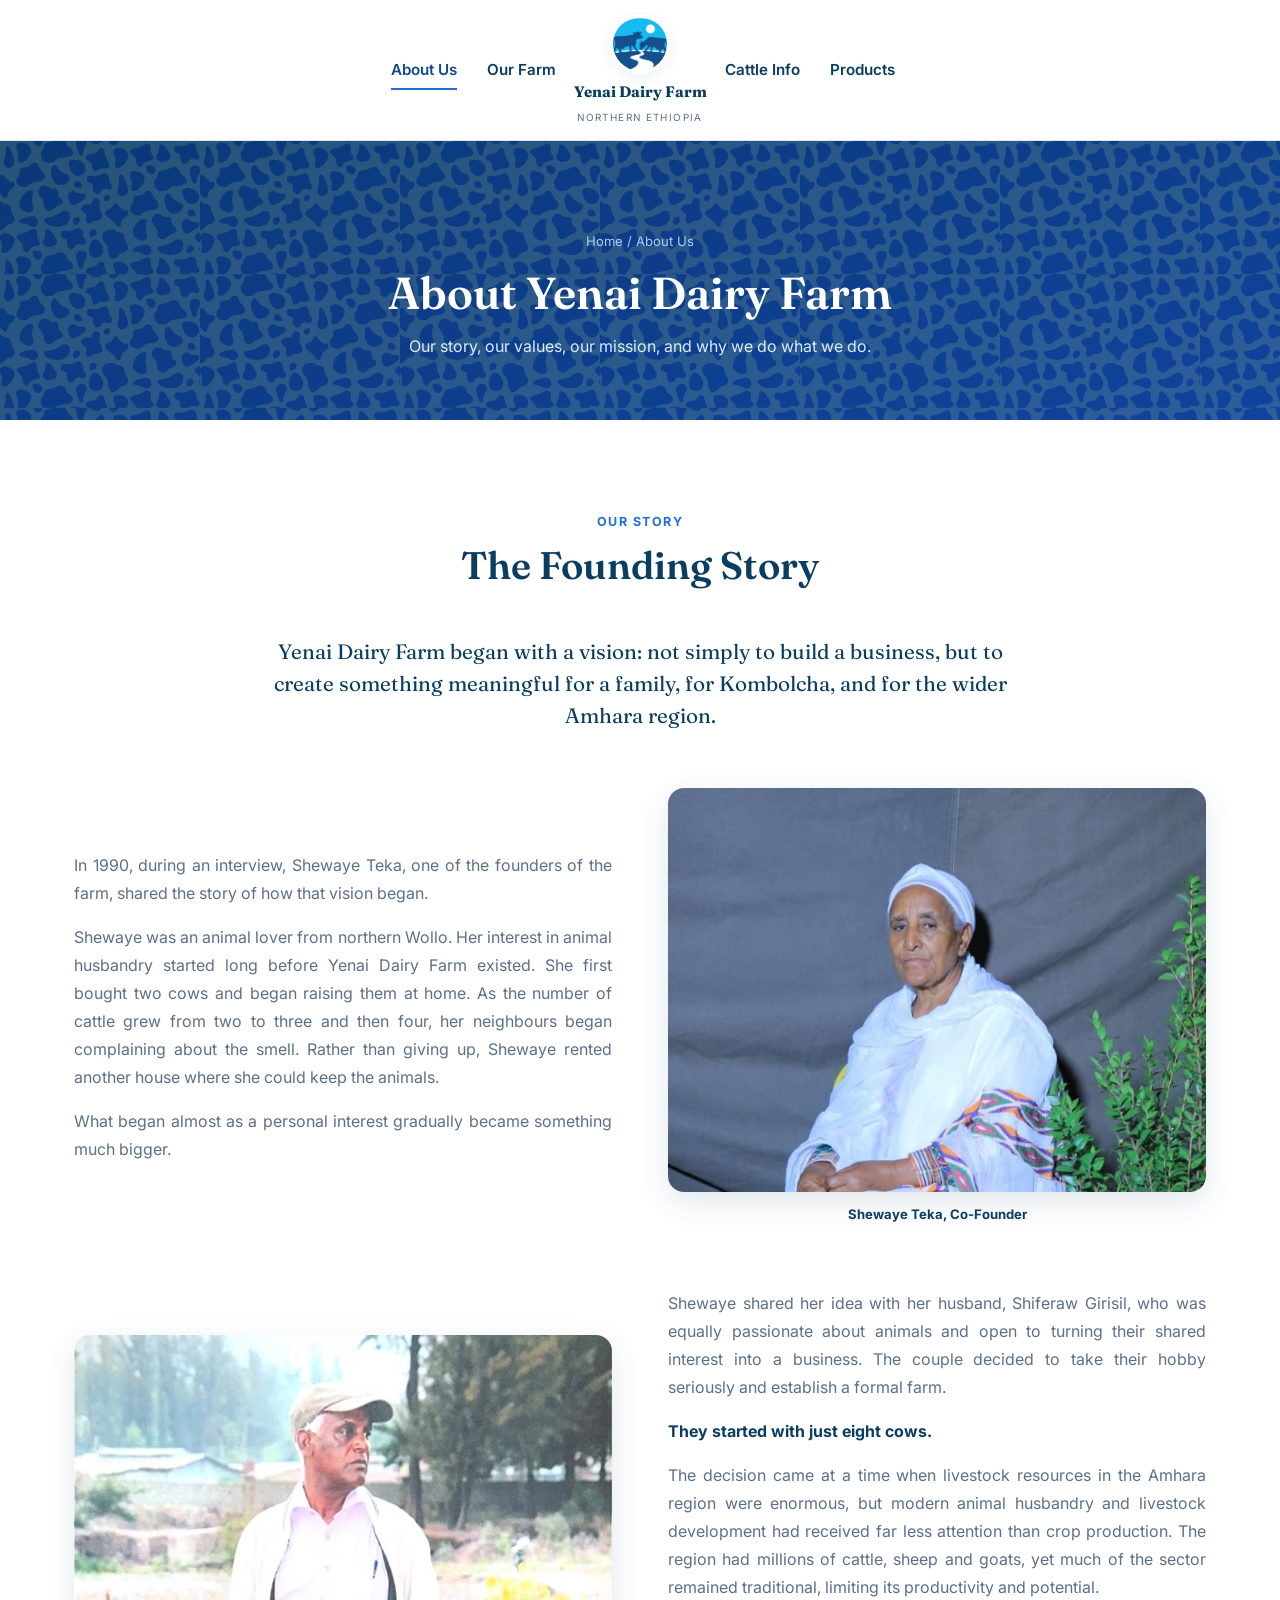
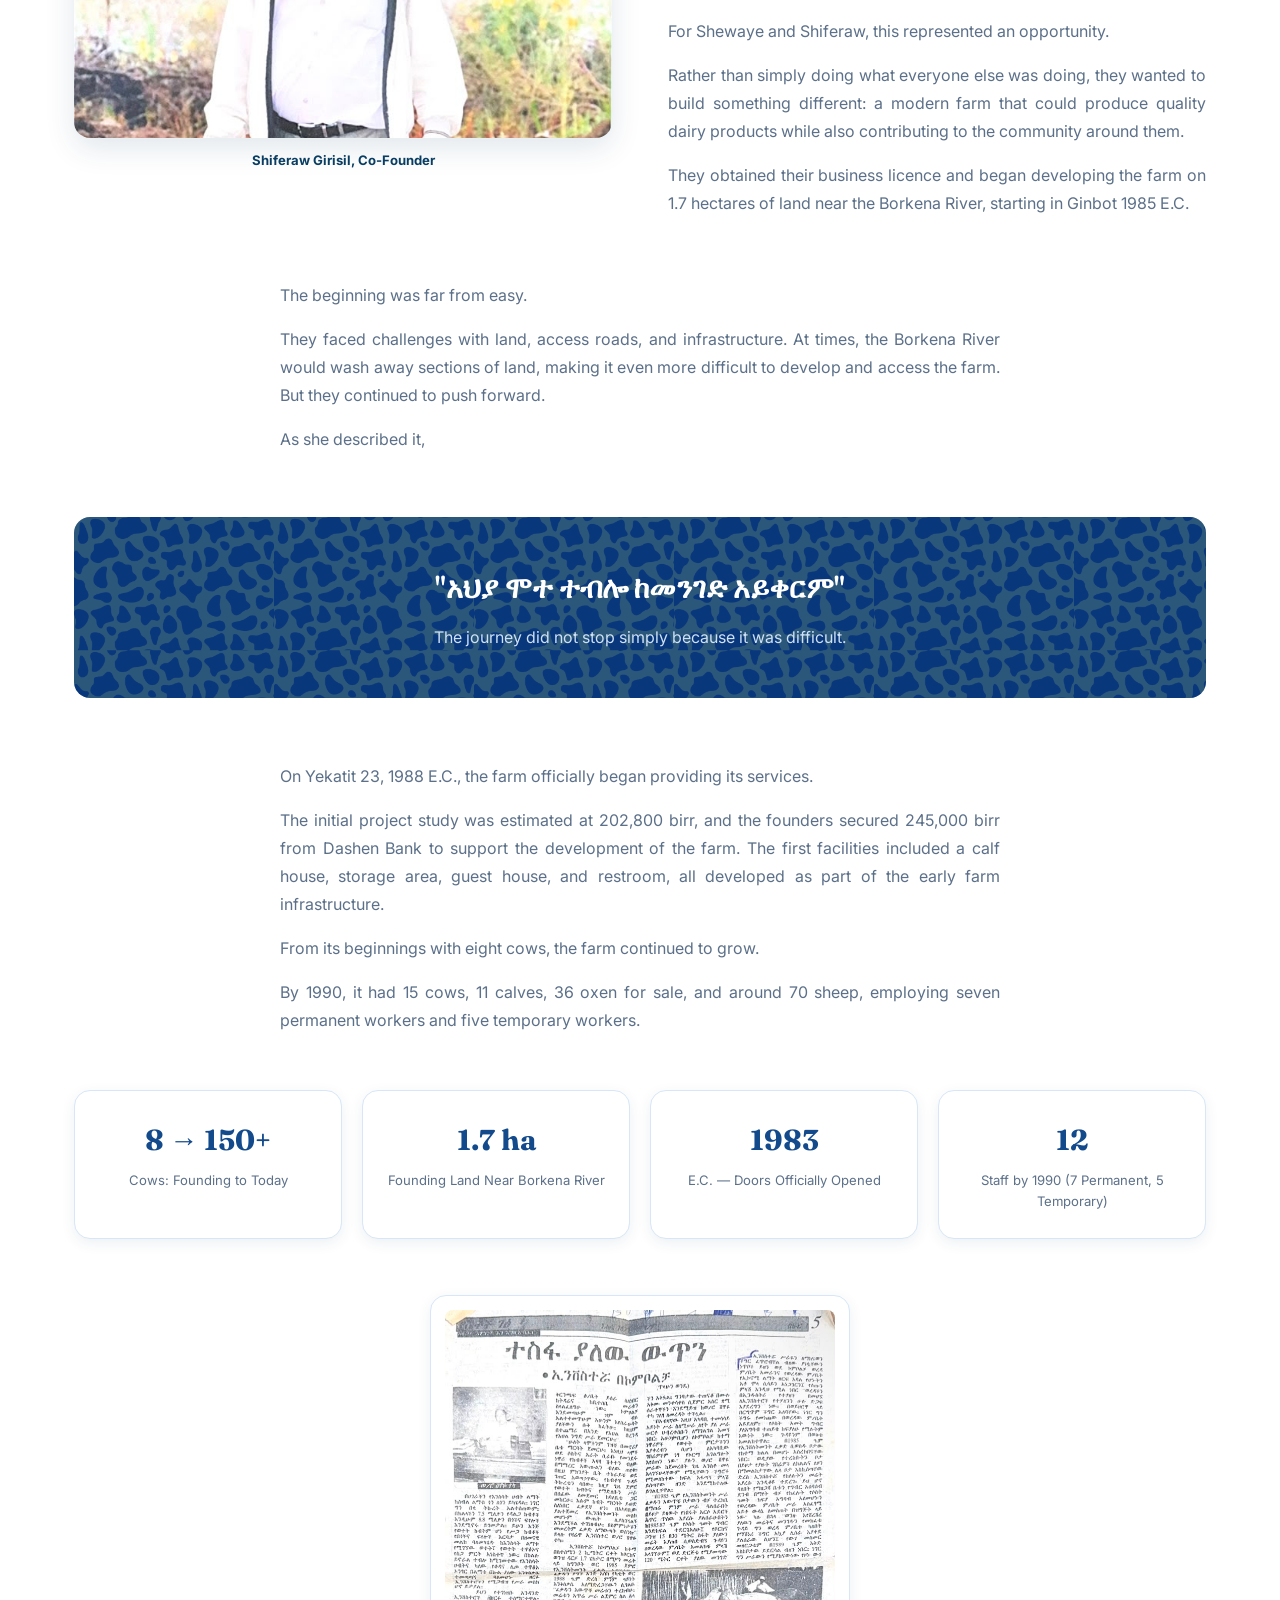
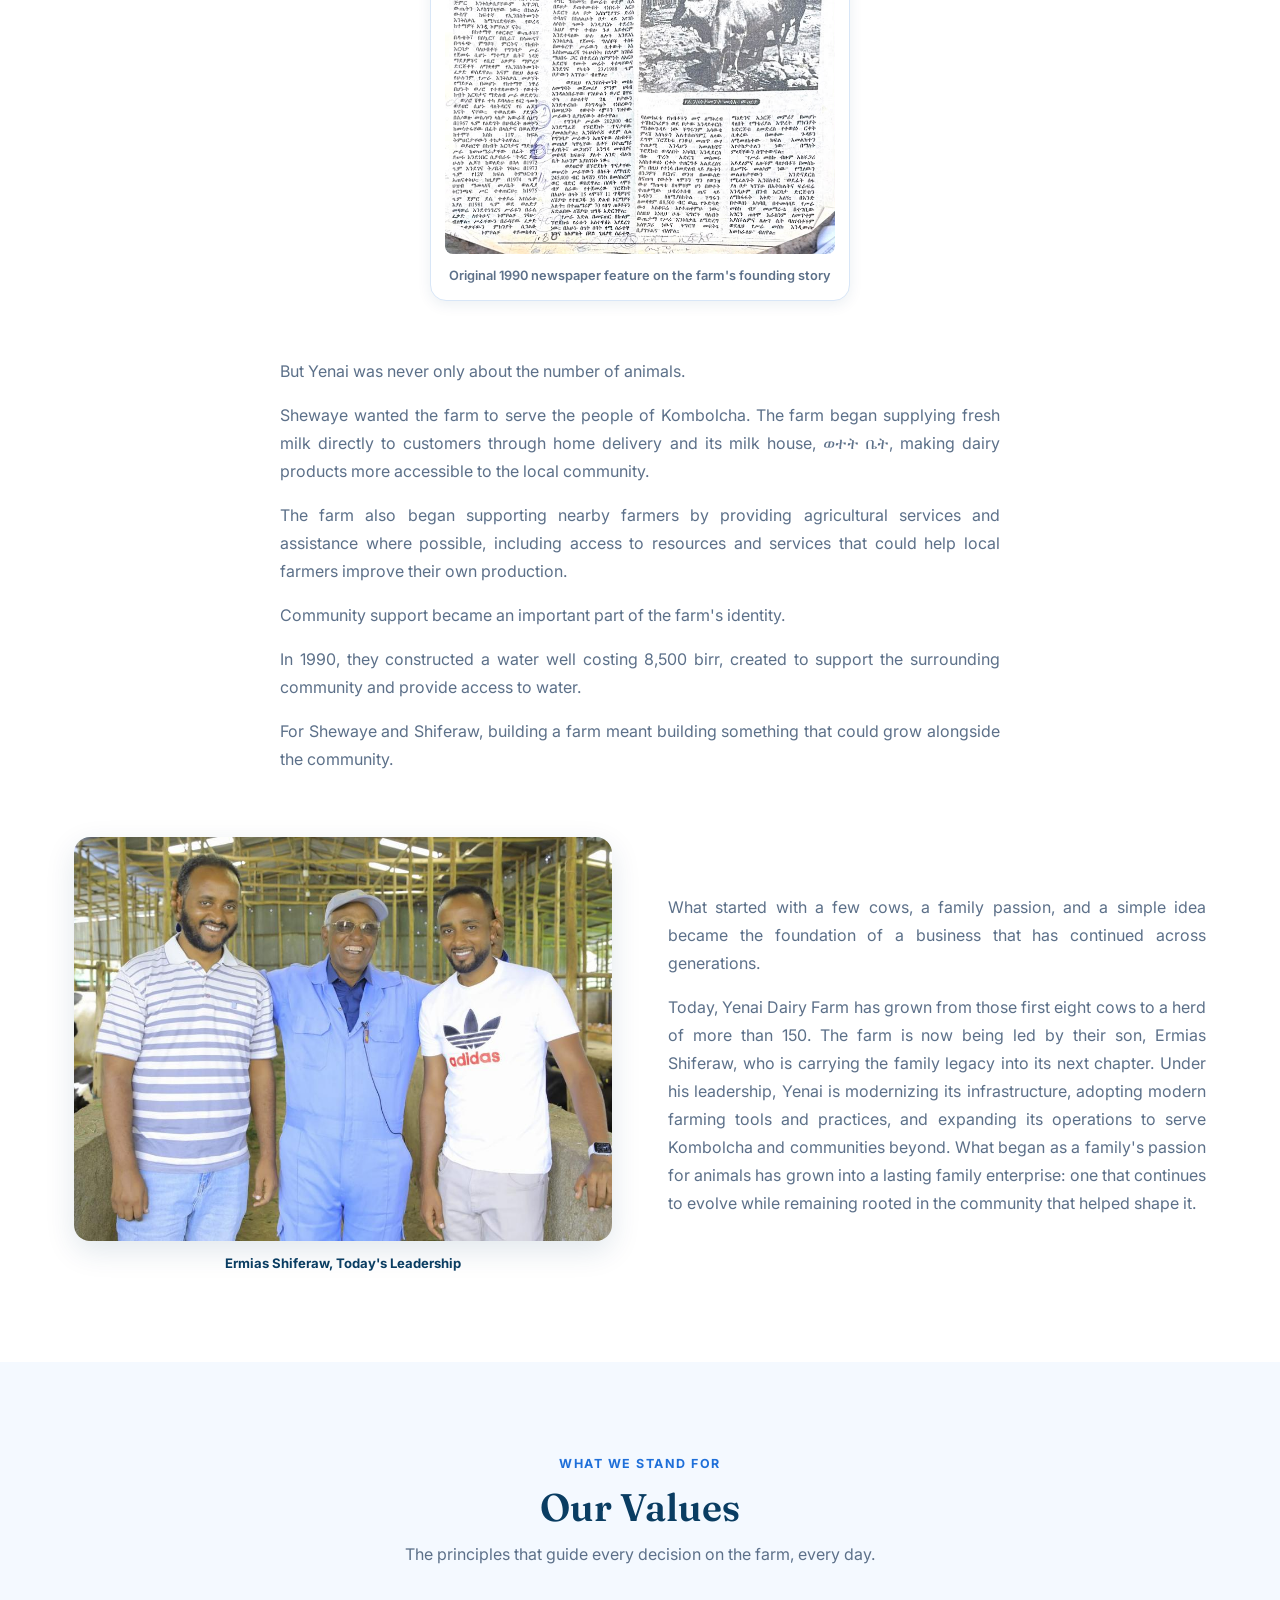
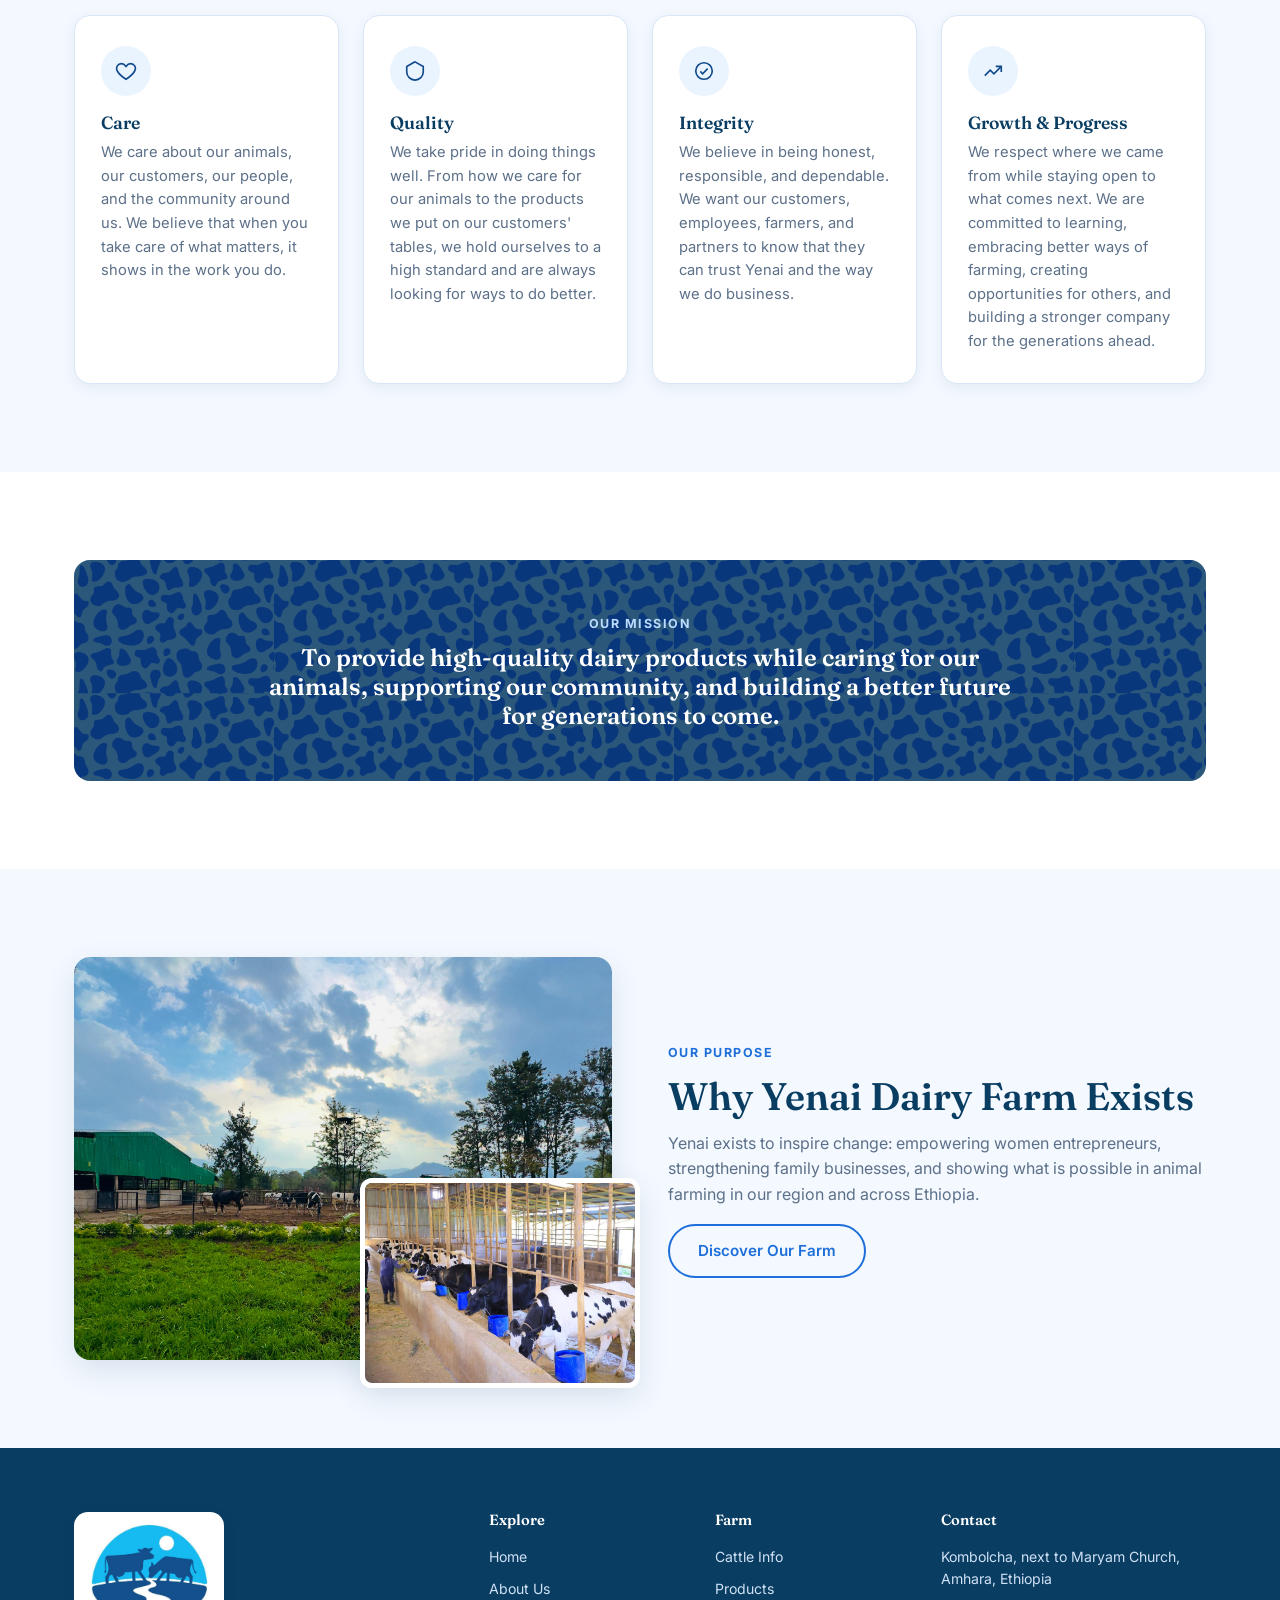
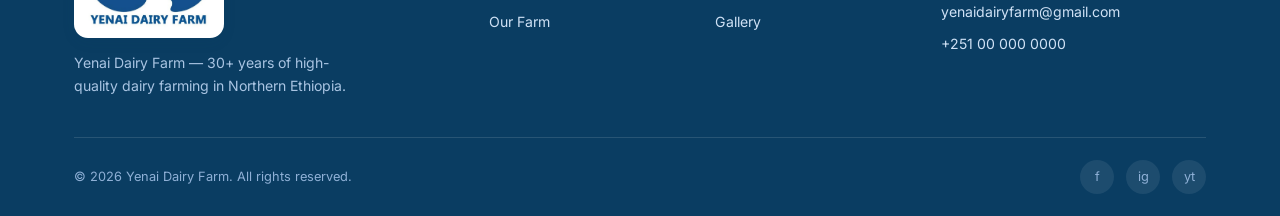
==== about.html @ 45d930fb "Add Project 3 (Borkena Land Expansion) to Our Projects Fill in the third and final roadmap stop with" ====
<!DOCTYPE html>
<html lang="en">
<head>
<meta charset="UTF-8" />
<meta name="viewport" content="width=device-width, initial-scale=1.0" />
<title>About Us | Yenai Dairy Farm</title>
<meta name="description" content="Our story, values, mission, and why Yenai Dairy Farm exists." />
<link rel="preconnect" href="https://fonts.googleapis.com" />
<link rel="preconnect" href="https://fonts.gstatic.com" crossorigin />
<link href="https://fonts.googleapis.com/css2?family=Fraunces:wght@500;600;700&family=Inter:wght@400;500;600;700&display=swap" rel="stylesheet" />
<link rel="stylesheet" href="assets/css/style.css?v=12" />
</head>
<body>

<!-- ===================== HEADER / NAV ===================== -->
<header class="site-header">
  <div class="nav-wrap">
    <nav class="nav-links left">
      <a href="about.html" class="active">About Us</a>
      <a href="our-farm.html">Our Farm</a>
    </nav>

    <a href="index.html" class="logo-mark" aria-label="Yenai Dairy Farm — Home">
      <img class="logo-badge" src="assets/img/logo-mark.jpg" alt="Yenai Dairy Farm logo" />
      <span class="logo-name">Yenai Dairy Farm</span>
      <span class="logo-sub">Northern Ethiopia</span>
    </a>

    <nav class="nav-links right">
      <a href="our-farm.html#cattle">Cattle Info</a>
      <a href="our-farm.html#products">Products</a>
    </nav>

    <button class="nav-toggle" aria-label="Toggle menu">
      <span></span><span></span><span></span>
    </button>
  </div>
</header>

<!-- ===================== PAGE HERO ===================== -->
<section class="page-hero">
  <div class="polka-corner"></div>
  <div class="container">
    <div class="breadcrumb"><a href="index.html">Home</a> / About Us</div>
    <h1>About Yenai Dairy Farm</h1>
    <p>Our story, our values, our mission, and why we do what we do.</p>
  </div>
</section>

<!-- ===================== OUR STORY ===================== -->
<section>
  <div class="container">
    <div class="section-head reveal">
      <span class="eyebrow">Our Story</span>
      <h2 class="section-title">The Founding Story</h2>
    </div>
    <p class="story-lead reveal">
      Yenai Dairy Farm began with a vision: not simply to build a business, but to create
      something meaningful for a family, for Kombolcha, and for the wider Amhara region.
    </p>

    <div class="story-block split reveal">
      <div class="story-text">
        <p>
          In 1990, during an interview, Shewaye Teka, one of the founders of the farm,
          shared the story of how that vision began.
        </p>
        <p>
          Shewaye was an animal lover from northern Wollo. Her interest in animal husbandry
          started long before Yenai Dairy Farm existed. She first bought two cows and began
          raising them at home. As the number of cattle grew from two to three and then four,
          her neighbours began complaining about the smell. Rather than giving up, Shewaye
          rented another house where she could keep the animals.
        </p>
        <p>What began almost as a personal interest gradually became something much bigger.</p>
      </div>
      <div>
        <img class="split-photo lightbox-trigger" src="assets/img/founder_1.jpeg" alt="Shewaye Teka, co-founder of Yenai Dairy Farm" style="object-position: center 25%;" />
        <p class="split-photo-caption">Shewaye Teka, Co-Founder</p>
      </div>
    </div>

    <div class="story-block split split-reverse reveal">
      <div>
        <img class="split-photo lightbox-trigger" src="assets/img/founder_2.jpeg" alt="Shiferaw Girisil, co-founder of Yenai Dairy Farm" style="object-position: top;" />
        <p class="split-photo-caption">Shiferaw Girisil, Co-Founder</p>
      </div>
      <div class="story-text">
        <p>
          Shewaye shared her idea with her husband, Shiferaw Girisil, who was equally
          passionate about animals and open to turning their shared interest into a business.
          The couple decided to take their hobby seriously and establish a formal farm.
        </p>
        <p><strong style="color:var(--navy);">They started with just eight cows.</strong></p>
        <p>
          The decision came at a time when livestock resources in the Amhara region were
          enormous, but modern animal husbandry and livestock development had received far
          less attention than crop production. The region had millions of cattle, sheep and
          goats, yet much of the sector remained traditional, limiting its productivity and
          potential.
        </p>
        <p>For Shewaye and Shiferaw, this represented an opportunity.</p>
        <p>
          Rather than simply doing what everyone else was doing, they wanted to build
          something different: a modern farm that could produce quality dairy products while
          also contributing to the community around them.
        </p>
        <p>
          They obtained their business licence and began developing the farm on 1.7 hectares
          of land near the Borkena River, starting in Ginbot 1985 E.C.
        </p>
      </div>
    </div>

    <div class="story-text reveal" style="max-width:720px;margin:0 auto;">
      <p>The beginning was far from easy.</p>
      <p>
        They faced challenges with land, access roads, and infrastructure. At times, the
        Borkena River would wash away sections of land, making it even more difficult to
        develop and access the farm. But they continued to push forward.
      </p>
      <p>As she described it,</p>
    </div>

    <div class="story-quote reveal">
      <p class="amharic">"አህያ ሞተ ተብሎ ከመንገድ አይቀርም"</p>
      <p>The journey did not stop simply because it was difficult.</p>
    </div>

    <div class="story-text reveal" style="max-width:720px;margin:0 auto;">
      <p>On Yekatit 23, 1988 E.C., the farm officially began providing its services.</p>
      <p>
        The initial project study was estimated at 202,800 birr, and the founders secured
        245,000 birr from Dashen Bank to support the development of the farm. The first
        facilities included a calf house, storage area, guest house, and restroom, all
        developed as part of the early farm infrastructure.
      </p>
      <p>From its beginnings with eight cows, the farm continued to grow.</p>
      <p>
        By 1990, it had 15 cows, 11 calves, 36 oxen for sale, and around 70 sheep, employing
        seven permanent workers and five temporary workers.
      </p>
    </div>

    <div class="story-stats reveal">
      <div class="stat-box">
        <div class="num">8 → 150+</div>
        <div class="label">Cows: Founding to Today</div>
      </div>
      <div class="stat-box">
        <div class="num">1.7 ha</div>
        <div class="label">Founding Land Near Borkena River</div>
      </div>
      <div class="stat-box">
        <div class="num">1988</div>
        <div class="label">E.C. — Doors Officially Opened</div>
      </div>
      <div class="stat-box">
        <div class="num">12</div>
        <div class="label">Staff by 1990 (7 Permanent, 5 Temporary)</div>
      </div>
    </div>

    <div class="archival-card reveal">
      <img class="lightbox-trigger" src="assets/img/founder_4.jpeg" alt="1990 newspaper feature on Yenai Dairy Farm's founding" />
      <p>Original 1990 newspaper feature on the farm's founding story</p>
    </div>

    <div class="story-text reveal" style="max-width:720px;margin:0 auto;">
      <p>But Yenai was never only about the number of animals.</p>
      <p>
        Shewaye wanted the farm to serve the people of Kombolcha. The farm began supplying
        fresh milk directly to customers through home delivery and its milk house, ወተት ቤት,
        making dairy products more accessible to the local community.
      </p>
      <p>
        The farm also began supporting nearby farmers by providing agricultural services and
        assistance where possible, including access to resources and services that could help
        local farmers improve their own production.
      </p>
      <p>Community support became an important part of the farm's identity.</p>
      <p>
        In 1990, they constructed a water well costing 8,500 birr, created to support the
        surrounding community and provide access to water.
      </p>
      <p>
        For Shewaye and Shiferaw, building a farm meant building something that could grow
        alongside the community.
      </p>
    </div>

    <div class="story-block split split-reverse reveal" style="margin-top:64px;">
      <div>
        <img class="split-photo lightbox-trigger" src="assets/img/founder_3.jpeg" alt="Ermias Shiferaw carrying on the family legacy at Yenai Dairy Farm" />
        <p class="split-photo-caption">Ermias Shiferaw, Today's Leadership</p>
      </div>
      <div class="story-text">
        <p>
          What started with a few cows, a family passion, and a simple idea became the
          foundation of a business that has continued across generations.
        </p>
        <p>
          Today, Yenai Dairy Farm has grown from those first eight cows to a herd of more
          than 150. The farm is now being led by their son, Ermias Shiferaw, who is carrying
          the family legacy into its next chapter. Under his leadership, Yenai is modernizing
          its infrastructure, adopting modern farming tools and practices, and expanding its
          operations to serve Kombolcha and communities beyond. What began as a family's
          passion for animals has grown into a lasting family enterprise: one that continues
          to evolve while remaining rooted in the community that helped shape it.
        </p>
      </div>
    </div>
  </div>
</section>

<!-- ===================== VALUES ===================== -->
<section class="section-alt">
  <div class="container">
    <div class="section-head reveal">
      <span class="eyebrow">What We Stand For</span>
      <h2 class="section-title">Our Values</h2>
      <p class="section-lead" style="margin-left:auto;margin-right:auto;">
        The principles that guide every decision on the farm, every day.
      </p>
    </div>
    <div class="values-grid reveal">
      <div class="info-card">
        <div class="icon"><svg width="22" height="22" viewBox="0 0 24 24" fill="none" stroke="currentColor" stroke-width="1.8"><path d="M12 21s-7-4.5-9.5-9C.5 8 3 4 7 4c2 0 3.5 1 5 3 1.5-2 3-3 5-3 4 0 6.5 4 4.5 8-2.5 4.5-9.5 9-9.5 9Z"/></svg></div>
        <h3>Care</h3>
        <p>We care about our animals, our customers, our people, and the community around us. We believe that when you take care of what matters, it shows in the work you do.</p>
      </div>
      <div class="info-card">
        <div class="icon"><svg width="22" height="22" viewBox="0 0 24 24" fill="none" stroke="currentColor" stroke-width="1.8"><path d="M12 2 3 7v6c0 5 4 8.5 9 9 5-.5 9-4 9-9V7z"/></svg></div>
        <h3>Quality</h3>
        <p>We take pride in doing things well. From how we care for our animals to the products we put on our customers' tables, we hold ourselves to a high standard and are always looking for ways to do better.</p>
      </div>
      <div class="info-card">
        <div class="icon"><svg width="22" height="22" viewBox="0 0 24 24" fill="none" stroke="currentColor" stroke-width="1.8"><circle cx="12" cy="12" r="9"/><path d="m8 12.5 2.5 2.5L16 9.5"/></svg></div>
        <h3>Integrity</h3>
        <p>We believe in being honest, responsible, and dependable. We want our customers, employees, farmers, and partners to know that they can trust Yenai and the way we do business.</p>
      </div>
      <div class="info-card">
        <div class="icon"><svg width="22" height="22" viewBox="0 0 24 24" fill="none" stroke="currentColor" stroke-width="1.8"><path d="M3 17l6-6 4 4 8-8"/><path d="M15 7h6v6"/></svg></div>
        <h3>Growth &amp; Progress</h3>
        <p>We respect where we came from while staying open to what comes next. We are committed to learning, embracing better ways of farming, creating opportunities for others, and building a stronger company for the generations ahead.</p>
      </div>
    </div>
  </div>
</section>

<!-- ===================== MISSION ===================== -->
<section>
  <div class="container">
    <div class="mission-banner reveal">
      <span class="eyebrow" style="color:#bcdcff;">Our Mission</span>
      <h2>To provide high-quality dairy products while caring for our animals, supporting our community, and building a better future for generations to come.</h2>
    </div>
  </div>
</section>

<!-- ===================== WHY WE EXIST ===================== -->
<section class="section-alt">
  <div class="container split split-reverse reveal">
    <div class="purpose-photos">
      <img class="purpose-photo-main lightbox-trigger" src="assets/img/Purpose_2.JPG" alt="Yenai Dairy Farm cattle and facilities" />
      <img class="purpose-photo-accent lightbox-trigger" src="assets/img/Purpose_1.jpeg" alt="Feeding cattle at Yenai Dairy Farm" />
    </div>
    <div>
      <span class="eyebrow">Our Purpose</span>
      <h2 class="section-title">Why Yenai Dairy Farm Exists</h2>
      <p style="color:var(--muted); margin-bottom:16px;">
        Yenai exists to inspire change: empowering women entrepreneurs, strengthening
        family businesses, and showing what is possible in animal farming in our region
        and across Ethiopia.
      </p>
      <a href="our-farm.html" class="btn btn-outline-blue">Discover Our Farm</a>
    </div>
  </div>
</section>

<!-- ===================== FOOTER ===================== -->
<footer class="site-footer">
  <div class="container">
    <div class="footer-grid">
      <div class="footer-brand">
        <img class="footer-logo" src="assets/img/logo-full.jpg" alt="Yenai Dairy Farm logo" />
        <p>Yenai Dairy Farm — 30+ years of high-quality dairy farming in Northern Ethiopia.</p>
      </div>
      <div>
        <h4>Explore</h4>
        <ul>
          <li><a href="index.html">Home</a></li>
          <li><a href="about.html">About Us</a></li>
          <li><a href="our-farm.html">Our Farm</a></li>
        </ul>
      </div>
      <div>
        <h4>Farm</h4>
        <ul>
          <li><a href="our-farm.html#cattle">Cattle Info</a></li>
          <li><a href="our-farm.html#products">Products</a></li>
          <li><a href="our-farm.html#gallery">Gallery</a></li>
        </ul>
      </div>
      <div>
        <h4>Contact</h4>
        <ul>
          <li>Kombolcha, next to Maryam Church, Amhara, Ethiopia</li>
          <li>yenaidairyfarm@gmail.com</li>
          <li>+251 00 000 0000</li>
        </ul>
      </div>
    </div>
    <div class="footer-bottom">
      <span>© 2026 Yenai Dairy Farm. All rights reserved.</span>
      <div class="social-row">
        <a href="#" aria-label="Facebook">f</a>
        <a href="#" aria-label="Instagram">ig</a>
        <a href="#" aria-label="YouTube">yt</a>
      </div>
    </div>
  </div>
</footer>

<div class="lightbox-overlay" id="lightbox" hidden>
  <button class="lightbox-close" id="lightbox-close" aria-label="Close" type="button">&times;</button>
  <img id="lightbox-img" src="" alt="" />
</div>

<script src="assets/js/main.js?v=2"></script>
</body>
</html>
---- assets/css/style.css ----
/* ==========================================================================
   Yenai Dairy Farm — Stylesheet
   Theme: Blue & white, cow-polka-dot motif
   ========================================================================== */

:root {
  --navy: #0a3d62;
  --blue: #1e6fd9;
  --blue-deep: #124a8c;
  --sky: #eaf4ff;
  --sky-soft: #f4f9ff;
  --white: #ffffff;
  --ink: #17263b;
  --muted: #5c7089;
  --line: #d8e6f7;
  --gold: #e8b23c;

  --font-display: "Fraunces", Georgia, serif;
  --font-body: "Inter", -apple-system, BlinkMacSystemFont, "Segoe UI", sans-serif;

  --radius: 16px;
  --radius-sm: 10px;
  --shadow: 0 10px 30px rgba(10, 61, 98, 0.12);
  --shadow-sm: 0 4px 14px rgba(10, 61, 98, 0.08);
  --container: 1180px;
}

* { box-sizing: border-box; margin: 0; padding: 0; }

html { scroll-behavior: smooth; }

body {
  font-family: var(--font-body);
  color: var(--ink);
  background: var(--white);
  line-height: 1.6;
  -webkit-font-smoothing: antialiased;
}

img { max-width: 100%; display: block; }
a { color: inherit; text-decoration: none; }
ul { list-style: none; }

.container {
  width: 100%;
  max-width: var(--container);
  margin: 0 auto;
  padding: 0 24px;
}

h1, h2, h3, h4 {
  font-family: var(--font-display);
  color: var(--navy);
  font-weight: 600;
  line-height: 1.2;
}

.eyebrow {
  display: inline-block;
  font-size: 0.78rem;
  letter-spacing: 0.12em;
  text-transform: uppercase;
  color: var(--blue);
  font-weight: 700;
  margin-bottom: 10px;
}

.section-title {
  font-size: clamp(1.7rem, 3vw, 2.4rem);
  margin-bottom: 12px;
}

.section-lead {
  color: var(--muted);
  max-width: 640px;
  margin-bottom: 40px;
}

.section-head { text-align: center; margin-bottom: 48px; }
.section-head .section-lead { margin-left: auto; margin-right: auto; }

section { padding: 88px 0; }
.section-alt { background: var(--sky-soft); }

/* ---------- Polka-dot motif ---------- */
.polka-band {
  height: 14px;
  width: 100%;
  background-image: radial-gradient(circle, var(--blue) 3px, transparent 3.5px);
  background-size: 22px 22px;
  background-position: center;
  background-repeat: repeat-x;
  opacity: 0.9;
}

.polka-bg {
  background-color: var(--sky);
  background-image: radial-gradient(circle, rgba(30, 111, 217, 0.16) 4px, transparent 4.5px);
  background-size: 34px 34px;
}

.polka-corner {
  position: absolute;
  inset: 0;
  background-image: url('../img/Dot.png');
  background-size: 200px auto;
  background-repeat: repeat;
  opacity: 0.14;
  pointer-events: none;
}

/* ---------- Buttons ---------- */
.btn {
  display: inline-flex;
  align-items: center;
  gap: 8px;
  padding: 13px 28px;
  border-radius: 999px;
  font-weight: 600;
  font-size: 0.95rem;
  border: 2px solid transparent;
  cursor: pointer;
  transition: transform 0.15s ease, box-shadow 0.15s ease, background 0.15s ease, color 0.15s ease;
}
.btn-primary { background: var(--blue); color: var(--white); box-shadow: var(--shadow-sm); }
.btn-primary:hover { background: var(--blue-deep); transform: translateY(-2px); }
.btn-outline { background: transparent; border-color: var(--white); color: var(--white); }
.btn-outline:hover { background: var(--white); color: var(--blue-deep); }
.btn-outline-blue { background: transparent; border-color: var(--blue); color: var(--blue); }
.btn-outline-blue:hover { background: var(--blue); color: var(--white); }

/* ---------- Placeholder media blocks ----------
   Swap these for <img src="..."> once real photos/logos are supplied. */
.placeholder {
  display: flex;
  flex-direction: column;
  align-items: center;
  justify-content: center;
  gap: 8px;
  background: var(--sky);
  border: 2px dashed var(--line);
  border-radius: var(--radius-sm);
  color: var(--blue-deep);
  text-align: center;
  font-size: 0.82rem;
  font-weight: 600;
  padding: 16px;
}
.placeholder svg { width: 30px; height: 30px; opacity: 0.7; }
.placeholder span { opacity: 0.75; font-weight: 500; }

/* ---------- Header / Nav ---------- */
.site-header {
  position: sticky;
  top: 0;
  z-index: 100;
  background: rgba(255, 255, 255, 0.96);
  backdrop-filter: blur(6px);
  border-bottom: 1px solid var(--line);
}

.nav-wrap {
  display: grid;
  grid-template-columns: 1fr auto 1fr;
  align-items: center;
  gap: 18px;
  padding: 14px 24px;
  max-width: var(--container);
  margin: 0 auto;
}

.nav-links {
  display: flex;
  align-items: center;
  gap: 30px;
  font-weight: 600;
  font-size: 0.95rem;
}
.nav-links.left { justify-content: flex-end; }
.nav-links.right { justify-content: flex-start; }
.nav-links a { color: var(--navy); position: relative; padding: 6px 0; }
.nav-links a::after {
  content: "";
  position: absolute;
  left: 0; right: 0; bottom: -2px;
  height: 2px;
  background: var(--blue);
  transform: scaleX(0);
  transition: transform 0.2s ease;
}
.nav-links a:hover::after, .nav-links a.active::after { transform: scaleX(1); }
.nav-links a.active { color: var(--blue-deep); }

.logo-mark {
  display: flex;
  flex-direction: column;
  align-items: center;
  gap: 6px;
  grid-column: 2;
  justify-self: center;
}
.logo-badge {
  width: 60px;
  height: 60px;
  border-radius: 50%;
  object-fit: cover;
  object-position: center;
  border: 3px solid var(--white);
  box-shadow: var(--shadow-sm);
}
.logo-mark .logo-name {
  font-family: var(--font-display);
  font-weight: 700;
  color: var(--navy);
  font-size: 0.95rem;
  white-space: nowrap;
}
.logo-mark .logo-sub {
  font-size: 0.62rem;
  letter-spacing: 0.14em;
  text-transform: uppercase;
  color: var(--muted);
}

.nav-toggle {
  display: none;
  background: none;
  border: none;
  cursor: pointer;
  padding: 6px;
  grid-column: 3;
  justify-self: end;
}
.nav-toggle span {
  display: block;
  width: 24px;
  height: 2px;
  background: var(--navy);
  margin: 5px 0;
  transition: 0.2s;
}

/* ---------- Hero ---------- */
.hero {
  position: relative;
  color: var(--white);
  background: linear-gradient(160deg, var(--navy) 0%, var(--blue-deep) 55%, var(--blue) 100%);
  overflow: hidden;
  padding: 120px 0 100px;
}
.hero-video {
  position: absolute;
  inset: 0;
  width: 100%;
  height: 100%;
  object-fit: cover;
  z-index: 0;
}
.hero-scrim {
  position: absolute;
  inset: 0;
  background: linear-gradient(160deg, rgba(10, 61, 98, 0.78) 0%, rgba(18, 74, 140, 0.68) 55%, rgba(30, 111, 217, 0.6) 100%);
  z-index: 1;
}
.hero-inner { position: relative; z-index: 2; text-align: center; max-width: 780px; margin: 0 auto; }
.hero .eyebrow { color: #bcdcff; }
.hero h1 {
  color: var(--white);
  font-size: clamp(2.2rem, 5vw, 3.6rem);
  margin-bottom: 18px;
}
.hero p.lead {
  color: #d9ecff;
  font-size: 1.1rem;
  max-width: 620px;
  margin: 0 auto 34px;
}
.hero-actions { display: flex; gap: 16px; justify-content: center; flex-wrap: wrap; margin-bottom: 56px; }

.hero-stats {
  display: grid;
  grid-template-columns: repeat(4, 1fr);
  gap: 20px;
  max-width: 900px;
  margin: 0 auto;
}
.hero-stat {
  background: rgba(255, 255, 255, 0.08);
  border: 1px solid rgba(255, 255, 255, 0.18);
  border-radius: var(--radius-sm);
  padding: 20px 12px;
  backdrop-filter: blur(4px);
}
.hero-stat .num { font-family: var(--font-display); font-size: 1.9rem; font-weight: 700; }
.hero-stat .label { font-size: 0.78rem; color: #cfe6ff; margin-top: 4px; }

/* ---------- Certifications strip ---------- */
.cert-grid {
  display: grid;
  grid-template-columns: repeat(auto-fit, minmax(220px, 1fr));
  gap: 20px;
}
.cert-grid .placeholder { aspect-ratio: 1 / 1; }
.cert-card {
  background: var(--white);
  border: 1px solid var(--line);
  border-radius: var(--radius-sm);
  box-shadow: var(--shadow-sm);
  padding: 10px;
  transition: transform 0.2s ease, box-shadow 0.2s ease;
}
.cert-card:hover { transform: translateY(-4px); box-shadow: var(--shadow); }
.cert-card img {
  width: 100%;
  aspect-ratio: 4 / 3;
  object-fit: cover;
  border-radius: 6px;
  cursor: pointer;
}
.cert-caption {
  margin-top: 10px;
  padding: 0 2px;
  font-size: 0.8rem;
  color: var(--muted);
  font-weight: 600;
}

/* ---------- TV Features ---------- */
.tv-grid {
  display: flex;
  flex-wrap: wrap;
  justify-content: center;
  gap: 24px;
}
.tv-card {
  display: block;
  width: 100%;
  max-width: 420px;
  background: var(--white);
  border-radius: var(--radius);
  box-shadow: var(--shadow-sm);
  overflow: hidden;
  border: 1px solid var(--line);
  text-decoration: none;
  color: inherit;
  transition: transform 0.2s ease, box-shadow 0.2s ease;
}
.tv-card:hover { transform: translateY(-4px); box-shadow: var(--shadow); }
.tv-card .placeholder { border-radius: 0; border: none; aspect-ratio: 16 / 10; }
.tv-card img { display: block; width: 100%; aspect-ratio: 16 / 10; object-fit: cover; }
.tv-card .tv-info { padding: 16px 18px; }
.tv-card .tv-info h4 { font-size: 1rem; margin-bottom: 4px; }
.tv-card .tv-info p { font-size: 0.85rem; color: var(--muted); }

/* ---------- Team ---------- */
.team-grid {
  display: grid;
  grid-template-columns: repeat(auto-fit, minmax(200px, 1fr));
  gap: 28px;
}
.team-card { text-align: center; }
.team-card .placeholder { aspect-ratio: 1/1; border-radius: 50%; }
.team-card h4 { margin-top: 16px; font-size: 1.05rem; }
.team-card p { color: var(--blue); font-size: 0.85rem; font-weight: 600; }

/* ---------- Partners ---------- */
.partner-strip {
  display: flex;
  flex-wrap: wrap;
  justify-content: center;
  gap: 24px;
}
.partner-strip .placeholder {
  width: 160px;
  height: 90px;
  font-size: 0.72rem;
}
.partner-logo {
  width: 170px;
  height: 100px;
  background: var(--white);
  border: 1px solid var(--line);
  border-radius: var(--radius-sm);
  box-shadow: var(--shadow-sm);
  display: flex;
  align-items: center;
  justify-content: center;
  padding: 14px;
}
.partner-logo img {
  max-width: 100%;
  max-height: 100%;
  object-fit: contain;
}

/* ---------- Home page gallery carousel ---------- */
.home-gallery-wrap { position: relative; }
.home-gallery-track {
  display: flex;
  gap: 20px;
  overflow-x: auto;
  scroll-behavior: smooth;
  scroll-snap-type: x mandatory;
  padding-bottom: 10px;
  scrollbar-width: thin;
}
.home-gallery-item {
  flex: 0 0 260px;
  display: flex;
  flex-direction: column;
  scroll-snap-align: start;
  margin: 0;
  background: var(--white);
  border: 1px solid var(--line);
  border-radius: var(--radius-sm);
  box-shadow: var(--shadow-sm);
  padding: 10px;
}
.home-gallery-item img {
  width: 100%;
  aspect-ratio: 4 / 3;
  object-fit: cover;
  border-radius: 6px;
  cursor: pointer;
  display: block;
  flex-shrink: 0;
}
.home-gallery-caption {
  margin-top: 10px;
  padding: 0 2px;
  font-size: 0.78rem;
  color: var(--muted);
  line-height: 1.45;
  font-weight: 600;
}
.gallery-nav-btn {
  position: absolute;
  top: 50%;
  right: -18px;
  transform: translateY(-50%);
  width: 48px;
  height: 48px;
  border-radius: 50%;
  border: none;
  background: var(--blue);
  color: var(--white);
  display: flex;
  align-items: center;
  justify-content: center;
  cursor: pointer;
  box-shadow: var(--shadow);
  transition: background 0.15s ease, transform 0.15s ease;
}
.gallery-nav-btn:hover { background: var(--blue-deep); transform: translateY(-50%) scale(1.06); }

/* ---------- Lightbox ---------- */
.lightbox-trigger { cursor: pointer; }
.lightbox-overlay {
  position: fixed;
  inset: 0;
  background: rgba(10, 20, 35, 0.88);
  display: flex;
  align-items: center;
  justify-content: center;
  padding: 40px;
  z-index: 1000;
}
.lightbox-overlay[hidden] { display: none; }
.lightbox-overlay img {
  max-width: 90vw;
  max-height: 85vh;
  border-radius: 8px;
  box-shadow: 0 20px 60px rgba(0, 0, 0, 0.5);
}
.lightbox-close {
  position: absolute;
  top: 24px;
  right: 28px;
  width: 44px;
  height: 44px;
  border-radius: 50%;
  border: none;
  background: rgba(255, 255, 255, 0.12);
  color: var(--white);
  font-size: 1.4rem;
  line-height: 1;
  cursor: pointer;
  display: flex;
  align-items: center;
  justify-content: center;
}
.lightbox-close:hover { background: rgba(255, 255, 255, 0.22); }

/* ---------- Cards / grid generic ---------- */
.card-grid {
  display: grid;
  grid-template-columns: repeat(auto-fit, minmax(260px, 1fr));
  gap: 28px;
}
.info-card {
  background: var(--white);
  border: 1px solid var(--line);
  border-radius: var(--radius);
  padding: 30px 26px;
  box-shadow: var(--shadow-sm);
  transition: transform 0.2s ease, box-shadow 0.2s ease;
}
.info-card:hover { transform: translateY(-4px); box-shadow: var(--shadow); }
.info-card .icon {
  width: 50px; height: 50px;
  border-radius: 50%;
  background: var(--sky);
  display: flex; align-items: center; justify-content: center;
  color: var(--blue-deep);
  margin-bottom: 16px;
}
.info-card h3 { font-size: 1.1rem; margin-bottom: 8px; }
.info-card p { color: var(--muted); font-size: 0.92rem; }

/* ---------- Page hero (inner pages) ---------- */
.page-hero {
  position: relative;
  background: linear-gradient(160deg, var(--navy), var(--blue-deep));
  color: var(--white);
  padding: 90px 0 60px;
  text-align: center;
  overflow: hidden;
}
.page-hero .polka-corner { opacity: 0.14; }
.page-hero h1 { color: var(--white); font-size: clamp(2rem, 4vw, 2.8rem); position: relative; z-index: 2;}
.page-hero p { color: #d9ecff; max-width: 600px; margin: 14px auto 0; position: relative; z-index: 2; }
.breadcrumb { position: relative; z-index: 2; font-size: 0.82rem; color: #a9cdf3; margin-bottom: 14px; }
.breadcrumb a { color: #a9cdf3; }
.breadcrumb a:hover { color: var(--white); }

/* ---------- Story / values ---------- */
.split {
  display: grid;
  grid-template-columns: 1fr 1fr;
  gap: 56px;
  align-items: center;
}
.split .placeholder { aspect-ratio: 4/3; }
.split-reverse .placeholder { order: 2; }

.values-grid {
  display: grid;
  grid-template-columns: repeat(auto-fit, minmax(220px, 1fr));
  gap: 24px;
}

/* ---------- Stats row (Our Farm overview) ---------- */
.stat-row {
  display: grid;
  grid-template-columns: repeat(4, 1fr);
  gap: 20px;
}
.stat-box {
  background: var(--white);
  border: 1px solid var(--line);
  border-radius: var(--radius);
  padding: 26px 18px;
  text-align: center;
  box-shadow: var(--shadow-sm);
}
.stat-box .num { font-family: var(--font-display); color: var(--blue-deep); font-size: 1.8rem; font-weight: 700; }
.stat-box .label { color: var(--muted); font-size: 0.82rem; margin-top: 6px; }

/* ---------- Breed / product cards ---------- */
.breed-card, .product-card {
  background: var(--white);
  border: 1px solid var(--line);
  border-radius: var(--radius);
  overflow: hidden;
  box-shadow: var(--shadow-sm);
}
.breed-card .placeholder, .product-card .placeholder { border-radius: 0; border: none; aspect-ratio: 16/11; }
.breed-body, .product-body { padding: 22px 24px; }
.breed-body h3, .product-body h3 { margin-bottom: 10px; }
.breed-tags { display: flex; gap: 8px; flex-wrap: wrap; margin: 10px 0 14px; }
.breed-tags span {
  background: var(--sky);
  color: var(--blue-deep);
  font-size: 0.75rem;
  font-weight: 700;
  padding: 5px 12px;
  border-radius: 999px;
}
.breed-body dl, .product-body dl { font-size: 0.88rem; color: var(--muted); }
.breed-body dt, .product-body dt { font-weight: 700; color: var(--ink); display: inline; }
.breed-body dd, .product-body dd { display: inline; margin: 0 0 0 4px; }
.breed-body .row, .product-body .row { margin-bottom: 6px; }

.product-metric {
  margin-top: 14px;
  display: flex;
  align-items: baseline;
  gap: 8px;
  background: var(--sky);
  border-radius: var(--radius-sm);
  padding: 12px 16px;
}
.product-metric .metric-num { font-family: var(--font-display); font-size: 1.5rem; color: var(--blue-deep); font-weight: 700; }
.product-metric .metric-label { font-size: 0.78rem; color: var(--muted); }

/* ---------- Facilities ---------- */
.facility-grid {
  display: grid;
  grid-template-columns: repeat(auto-fit, minmax(240px, 1fr));
  gap: 24px;
}

/* ---------- Gallery ---------- */
.gallery-grid {
  display: grid;
  grid-template-columns: repeat(4, 1fr);
  grid-auto-flow: dense;
  gap: 16px;
}
.gallery-grid .placeholder { aspect-ratio: 1/1; }
.gallery-grid .tall { grid-row: span 2; aspect-ratio: 1/2.1; }

/* ---------- Contact ---------- */
.contact-wrap {
  display: grid;
  grid-template-columns: 1fr 1fr;
  gap: 48px;
}
.contact-info .info-line {
  display: flex;
  gap: 14px;
  margin-bottom: 22px;
}
.contact-info .info-line .icon {
  width: 42px; height: 42px; flex-shrink: 0;
  border-radius: 50%;
  background: var(--sky);
  color: var(--blue-deep);
  display: flex; align-items: center; justify-content: center;
}
.contact-info .info-line h4 { font-size: 0.95rem; margin-bottom: 3px; }
.contact-info .info-line p { color: var(--muted); font-size: 0.9rem; }

.contact-form {
  background: var(--white);
  border: 1px solid var(--line);
  border-radius: var(--radius);
  padding: 32px;
  box-shadow: var(--shadow-sm);
}
.form-row { display: grid; grid-template-columns: 1fr 1fr; gap: 16px; margin-bottom: 16px; }
.form-group { display: flex; flex-direction: column; gap: 6px; margin-bottom: 16px; }
.form-group label { font-size: 0.82rem; font-weight: 700; color: var(--navy); }
.form-group input, .form-group textarea {
  border: 1px solid var(--line);
  border-radius: var(--radius-sm);
  padding: 12px 14px;
  font-family: var(--font-body);
  font-size: 0.92rem;
  background: var(--sky-soft);
}
.form-group input:focus, .form-group textarea:focus { outline: 2px solid var(--blue); background: var(--white); }
.map-placeholder { aspect-ratio: 16/9; margin-top: 24px; }

/* ---------- Values / Mission blocks reused on About ---------- */
.mission-banner {
  position: relative;
  background: var(--navy);
  overflow: hidden;
  border-radius: var(--radius);
  padding: 50px;
  text-align: center;
}
.mission-banner::before {
  content: "";
  position: absolute;
  inset: 0;
  background-image: url('../img/Dot.png');
  background-size: 200px auto;
  background-repeat: repeat;
  opacity: 0.16;
}
.mission-banner .eyebrow, .mission-banner h2, .mission-banner p {
  position: relative;
  z-index: 1;
}
.mission-banner h2 { color: var(--white); max-width: 760px; margin: 0 auto; }
.mission-banner p { color: #d9ecff; max-width: 700px; margin: 14px auto 0; }

/* ---------- Story (founding narrative) ---------- */
.story-lead {
  font-family: var(--font-display);
  font-size: 1.3rem;
  color: var(--navy);
  line-height: 1.55;
  max-width: 760px;
  margin: 0 auto 56px;
  text-align: center;
}
.story-block { margin-bottom: 64px; }
.story-block:last-child { margin-bottom: 0; }
.story-text p {
  color: var(--muted);
  margin-bottom: 16px;
  line-height: 1.75;
  text-align: justify;
  text-align-last: left;
}
.story-text p:last-child { margin-bottom: 0; }
.split-photo {
  width: 100%;
  aspect-ratio: 4 / 3;
  object-fit: cover;
  border-radius: var(--radius);
  box-shadow: var(--shadow);
  cursor: pointer;
}
.split-photo-caption {
  margin-top: 12px;
  font-size: 0.82rem;
  font-weight: 700;
  color: var(--navy);
  text-align: center;
}

.purpose-photos { position: relative; }
.purpose-photo-main {
  width: 100%;
  aspect-ratio: 4 / 3;
  object-fit: cover;
  border-radius: var(--radius);
  box-shadow: var(--shadow);
  cursor: pointer;
}
.purpose-photo-accent {
  position: absolute;
  bottom: -28px;
  right: -28px;
  width: 52%;
  aspect-ratio: 4 / 3;
  object-fit: cover;
  border-radius: 12px;
  border: 5px solid var(--white);
  box-shadow: var(--shadow);
  cursor: pointer;
}
@media (max-width: 900px) {
  .purpose-photos { margin-bottom: 28px; }
  .purpose-photo-accent { bottom: -18px; right: -12px; width: 48%; }
}

.story-quote {
  position: relative;
  background: var(--navy);
  overflow: hidden;
  border-radius: var(--radius);
  padding: 48px 40px;
  text-align: center;
  margin: 64px 0;
}
.story-quote::before {
  content: "";
  position: absolute;
  inset: 0;
  background-image: url('../img/Dot.png');
  background-size: 200px auto;
  background-repeat: repeat;
  opacity: 0.16;
}
.story-quote .amharic {
  position: relative;
  z-index: 1;
  color: var(--white);
  font-family: var(--font-display);
  font-size: 1.8rem;
  font-weight: 600;
  margin-bottom: 14px;
}
.story-quote p {
  position: relative;
  z-index: 1;
  color: #cfe1f5;
  max-width: 560px;
  margin: 0 auto;
  text-align: justify;
  text-align-last: center;
}

.story-stats {
  display: grid;
  grid-template-columns: repeat(4, 1fr);
  gap: 20px;
  margin: 56px 0;
}

.archival-card {
  max-width: 420px;
  margin: 56px auto;
  background: var(--white);
  border: 1px solid var(--line);
  border-radius: var(--radius);
  box-shadow: var(--shadow-sm);
  padding: 14px;
  text-align: center;
  transition: transform 0.35s cubic-bezier(0.34, 1.56, 0.64, 1), box-shadow 0.35s ease;
}
.archival-card:hover { transform: translateY(-6px); box-shadow: var(--shadow); }
.archival-card img {
  width: 100%;
  border-radius: 8px;
  cursor: pointer;
}
.archival-card p {
  margin-top: 12px;
  font-size: 0.8rem;
  color: var(--muted);
  font-weight: 600;
}

@media (max-width: 900px) {
  .story-stats { grid-template-columns: repeat(2, 1fr); }
}

/* ---------- Our Projects (roadmap) ---------- */
.roadmap-section { background: var(--sky-soft); }
.roadmap {
  position: relative;
  display: flex;
  align-items: center;
  gap: 32px;
  padding: 12px 0 24px;
}
.roadmap::before {
  content: "";
  position: absolute;
  top: 50%;
  left: 0;
  right: 0;
  border-top: 3px dashed var(--line);
  z-index: 0;
}
.roadmap-stop {
  position: relative;
  z-index: 1;
  flex: 1;
  display: flex;
  flex-direction: column;
  align-items: center;
  gap: 18px;
}
.roadmap-dot {
  width: 50px;
  height: 50px;
  border-radius: 50%;
  background: var(--blue);
  color: var(--white);
  font-family: var(--font-display);
  font-weight: 700;
  font-size: 1.05rem;
  display: flex;
  align-items: center;
  justify-content: center;
  border: 4px solid var(--sky-soft);
  box-shadow: var(--shadow);
  flex-shrink: 0;
}
.roadmap-card {
  width: 100%;
  max-width: 280px;
  background: var(--white);
  border: 1px solid var(--line);
  border-radius: var(--radius);
  box-shadow: var(--shadow-sm);
  padding: 20px;
  text-align: center;
}
.roadmap-media { border-radius: 8px; aspect-ratio: 4 / 3; margin-bottom: 14px; }
.roadmap-card h3 { font-size: 1.05rem; margin-bottom: 8px; }
.roadmap-card p { color: var(--muted); font-size: 0.88rem; }

@media (max-width: 900px) {
  .roadmap { flex-direction: column; gap: 40px; }
  .roadmap::before { display: none; }
  .roadmap-stop:nth-child(odd) { flex-direction: column-reverse; }
}

/* ---------- Project 1 feature: before / after renovation ---------- */
.roadmap-feature {
  background: var(--white);
  border: 1px solid var(--line);
  border-radius: var(--radius);
  box-shadow: var(--shadow-sm);
  padding: 32px clamp(20px, 4vw, 40px) 36px;
  margin-bottom: 48px;
}
.roadmap-feature-head {
  display: flex;
  align-items: center;
  gap: 16px;
  margin-bottom: 26px;
}
.roadmap-dot--feature {
  position: static;
  border-color: var(--white);
}
.roadmap-feature-head h3 {
  font-family: var(--font-display);
  font-size: 1.3rem;
}
.before-after-grid {
  display: grid;
  grid-template-columns: repeat(3, 1fr);
  gap: 28px;
  margin-bottom: 24px;
}
.ba-pair { display: flex; flex-direction: column; gap: 10px; }
.ba-shot {
  position: relative;
  margin: 0;
  border-radius: 10px;
  overflow: hidden;
  box-shadow: var(--shadow-sm);
  cursor: pointer;
}
.ba-shot img {
  display: block;
  width: 100%;
  aspect-ratio: 4 / 3;
  object-fit: cover;
}
.ba-label {
  position: absolute;
  top: 10px;
  left: 10px;
  background: rgba(20, 30, 45, 0.72);
  color: var(--white);
  font-size: 0.68rem;
  font-weight: 700;
  letter-spacing: 0.06em;
  text-transform: uppercase;
  padding: 4px 10px;
  border-radius: 999px;
}
.ba-label--after { background: var(--blue); }
.ba-after-duo {
  position: relative;
  display: grid;
  grid-template-columns: 1fr 1fr;
  gap: 6px;
}
.ba-after-duo .ba-shot { border-radius: 8px; }
.ba-after-duo .ba-label { top: 8px; left: 8px; }
.roadmap-feature-text {
  color: var(--muted);
  font-size: 0.96rem;
  text-align: justify;
  text-align-last: left;
  max-width: 900px;
}
.feature-photo-duo {
  display: grid;
  grid-template-columns: repeat(2, 1fr);
  gap: 24px;
  margin-bottom: 24px;
  max-width: 720px;
}
.feature-photo-trio {
  display: grid;
  grid-template-columns: repeat(3, 1fr);
  gap: 24px;
  margin-bottom: 24px;
}

@media (max-width: 900px) {
  .before-after-grid { grid-template-columns: 1fr; gap: 24px; }
  .feature-photo-trio { grid-template-columns: 1fr; }
}
@media (max-width: 600px) {
  .feature-photo-duo { grid-template-columns: 1fr; }
}

/* ---------- Footer ---------- */
.site-footer {
  background: var(--navy);
  color: #cfe1f5;
  padding-top: 64px;
}
.footer-grid {
  display: grid;
  grid-template-columns: 2fr 1fr 1fr 1.4fr;
  gap: 36px;
  padding-bottom: 40px;
  border-bottom: 1px solid rgba(255, 255, 255, 0.12);
}
.footer-logo {
  width: 150px;
  height: auto;
  margin-bottom: 14px;
  background: var(--white);
  border-radius: 14px;
  padding: 10px 14px;
  box-shadow: var(--shadow-sm);
}
.footer-brand p { font-size: 0.88rem; color: #a9c4e2; max-width: 280px; }
.site-footer h4 { color: var(--white); font-size: 0.92rem; margin-bottom: 16px; }
.site-footer ul li { margin-bottom: 10px; font-size: 0.88rem; }
.site-footer a:hover { color: var(--white); }
.footer-bottom {
  display: flex;
  justify-content: space-between;
  align-items: center;
  padding: 22px 0;
  font-size: 0.8rem;
  color: #8fb0d6;
  flex-wrap: wrap;
  gap: 10px;
}
.social-row { display: flex; gap: 12px; }
.social-row a {
  width: 34px; height: 34px;
  border-radius: 50%;
  background: rgba(255,255,255,0.08);
  display: flex; align-items: center; justify-content: center;
}
.social-row a:hover { background: var(--blue); }

/* ---------- Responsive ---------- */
@media (max-width: 900px) {
  .nav-links { display: none; }
  .nav-toggle { display: block; }
  .hero-stats { grid-template-columns: repeat(2, 1fr); }
  .split, .contact-wrap { grid-template-columns: 1fr; }
  .split .placeholder { order: -1; }
  .stat-row { grid-template-columns: repeat(2, 1fr); }
  .footer-grid { grid-template-columns: 1fr 1fr; }
  .gallery-grid { grid-template-columns: repeat(2, 1fr); }
  .form-row { grid-template-columns: 1fr; }
}

.site-header.nav-open .nav-wrap {
  grid-template-columns: 1fr;
}
.site-header.nav-open .nav-links {
  display: flex;
  flex-direction: column;
  align-items: flex-start;
  background: var(--white);
  padding: 10px 4px 18px;
  gap: 14px;
  order: 3;
}
.site-header.nav-open .logo-mark { order: 2; grid-column: 1; }
.site-header.nav-open .nav-toggle { order: 1; grid-column: 1; justify-self: end; }

/* ---------- Motion / animation ---------- */
@media (prefers-reduced-motion: no-preference) {

  /* Scroll-reveal: container fades/slides up, and its direct children
     (cards, grid items, paragraphs) cascade in one after another for a
     much livelier effect than a single flat fade. Visible by default —
     JS only arms elements that are off-screen at load, so content never
     depends on JS to be seen. */
  .reveal.reveal-pending {
    opacity: 0;
    transform: translateY(36px);
    transition: opacity 0.7s cubic-bezier(0.16, 1, 0.3, 1), transform 0.7s cubic-bezier(0.16, 1, 0.3, 1);
  }
  .reveal.reveal-pending.in-view { opacity: 1; transform: translateY(0); }

  .reveal.reveal-pending > * {
    opacity: 0;
    transform: translateY(26px) scale(0.95);
    transition: opacity 0.6s cubic-bezier(0.16, 1, 0.3, 1), transform 0.6s cubic-bezier(0.16, 1, 0.3, 1);
  }
  .reveal.reveal-pending.in-view > * { opacity: 1; transform: translateY(0) scale(1); }
  .reveal.reveal-pending.in-view > *:nth-child(1) { transition-delay: 0.05s; }
  .reveal.reveal-pending.in-view > *:nth-child(2) { transition-delay: 0.14s; }
  .reveal.reveal-pending.in-view > *:nth-child(3) { transition-delay: 0.23s; }
  .reveal.reveal-pending.in-view > *:nth-child(4) { transition-delay: 0.32s; }
  .reveal.reveal-pending.in-view > *:nth-child(5) { transition-delay: 0.41s; }
  .reveal.reveal-pending.in-view > *:nth-child(6) { transition-delay: 0.5s; }
  .reveal.reveal-pending.in-view > *:nth-child(n+7) { transition-delay: 0.58s; }

  /* Punchier hover lift on every card style already using translateY(-4px) */
  .info-card, .cert-card, .home-gallery-item, .roadmap-card, .breed-card, .product-card {
    transition: transform 0.35s cubic-bezier(0.34, 1.56, 0.64, 1), box-shadow 0.35s ease;
  }
  .info-card:hover, .cert-card:hover, .home-gallery-item:hover, .roadmap-card:hover { transform: translateY(-8px); }
  .partner-logo { transition: transform 0.35s cubic-bezier(0.34, 1.56, 0.64, 1), box-shadow 0.3s ease; }
  .partner-logo:hover { transform: translateY(-6px) rotate(-1.5deg); box-shadow: var(--shadow); }

  /* Image hover zoom on cards that already clip overflow */
  .tv-card img,
  .home-gallery-item img,
  .cert-card img,
  .breed-card .placeholder,
  .product-card .placeholder {
    transition: transform 0.5s cubic-bezier(0.16, 1, 0.3, 1);
  }
  .tv-card:hover img,
  .home-gallery-item:hover img,
  .cert-card:hover img { transform: scale(1.08); }
  .breed-card:hover .placeholder,
  .product-card:hover .placeholder { transform: scale(1.05); }

  /* Carousel arrow: nudge + grow on hover */
  .gallery-nav-btn { transition: background 0.15s ease, transform 0.25s cubic-bezier(0.34, 1.56, 0.64, 1); }
  .gallery-nav-btn:hover { background: var(--blue-deep); transform: translateY(-50%) scale(1.12) translateX(3px); }

  /* Primary CTA breathes gently to draw the eye */
  .hero-actions .btn-primary { animation: ctaPulse 2.6s ease-in-out infinite; }
  .hero-actions .btn-primary:hover { animation: none; }
  @keyframes ctaPulse {
    0%, 100% { box-shadow: 0 0 0 0 rgba(255, 255, 255, 0.35); }
    50% { box-shadow: 0 0 0 10px rgba(255, 255, 255, 0); }
  }

  /* Nav mobile panel: smooth open */
  .site-header.nav-open .nav-links {
    animation: navDrop 0.3s cubic-bezier(0.16, 1, 0.3, 1);
  }
  @keyframes navDrop {
    from { opacity: 0; transform: translateY(-10px); }
    to { opacity: 1; transform: translateY(0); }
  }

  /* Sticky header gains a shadow once the page is scrolled (toggled via JS) */
  .site-header { transition: box-shadow 0.25s ease; }
  .site-header.scrolled { box-shadow: 0 6px 20px rgba(10, 61, 98, 0.12); }

  /* Hero content settles in on page load */
  .hero-inner > * { animation: heroRise 0.9s cubic-bezier(0.16, 1, 0.3, 1) both; }
  .hero-inner > *:nth-child(2) { animation-delay: 0.1s; }
  .hero-inner > *:nth-child(3) { animation-delay: 0.2s; }
  .hero-inner > *:nth-child(4) { animation-delay: 0.3s; }
  .hero-inner > *:nth-child(5) { animation-delay: 0.4s; }
  @keyframes heroRise {
    from { opacity: 0; transform: translateY(26px); }
    to { opacity: 1; transform: translateY(0); }
  }

  /* Hero video: slow continuous "Ken Burns" zoom so the hero feels alive even before scrolling */
  .hero-video { animation: kenBurns 22s ease-in-out infinite alternate; }
  @keyframes kenBurns {
    from { transform: scale(1); }
    to { transform: scale(1.12); }
  }

  /* Logo badge gets a playful little spin on hover */
  .logo-badge { transition: transform 0.5s cubic-bezier(0.34, 1.56, 0.64, 1); }
  .logo-mark:hover .logo-badge { transform: rotate(10deg) scale(1.08); }
}
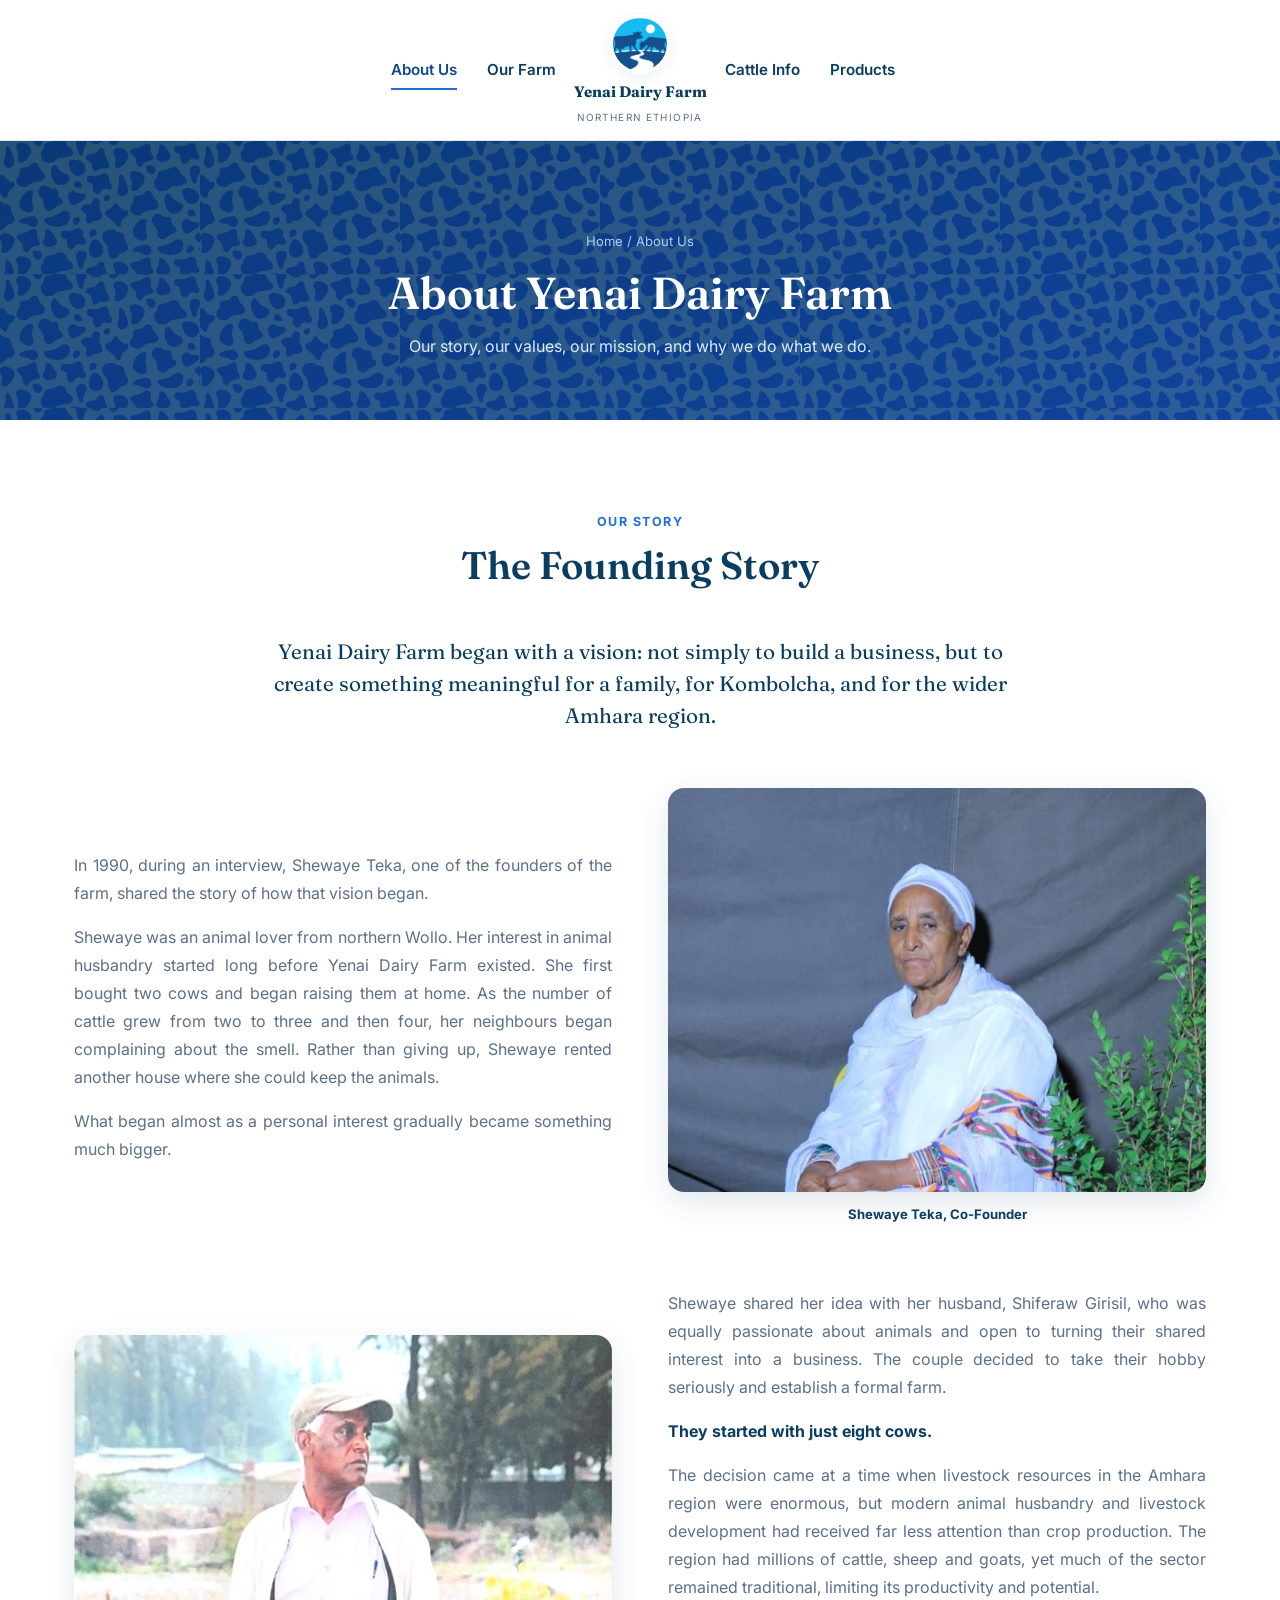
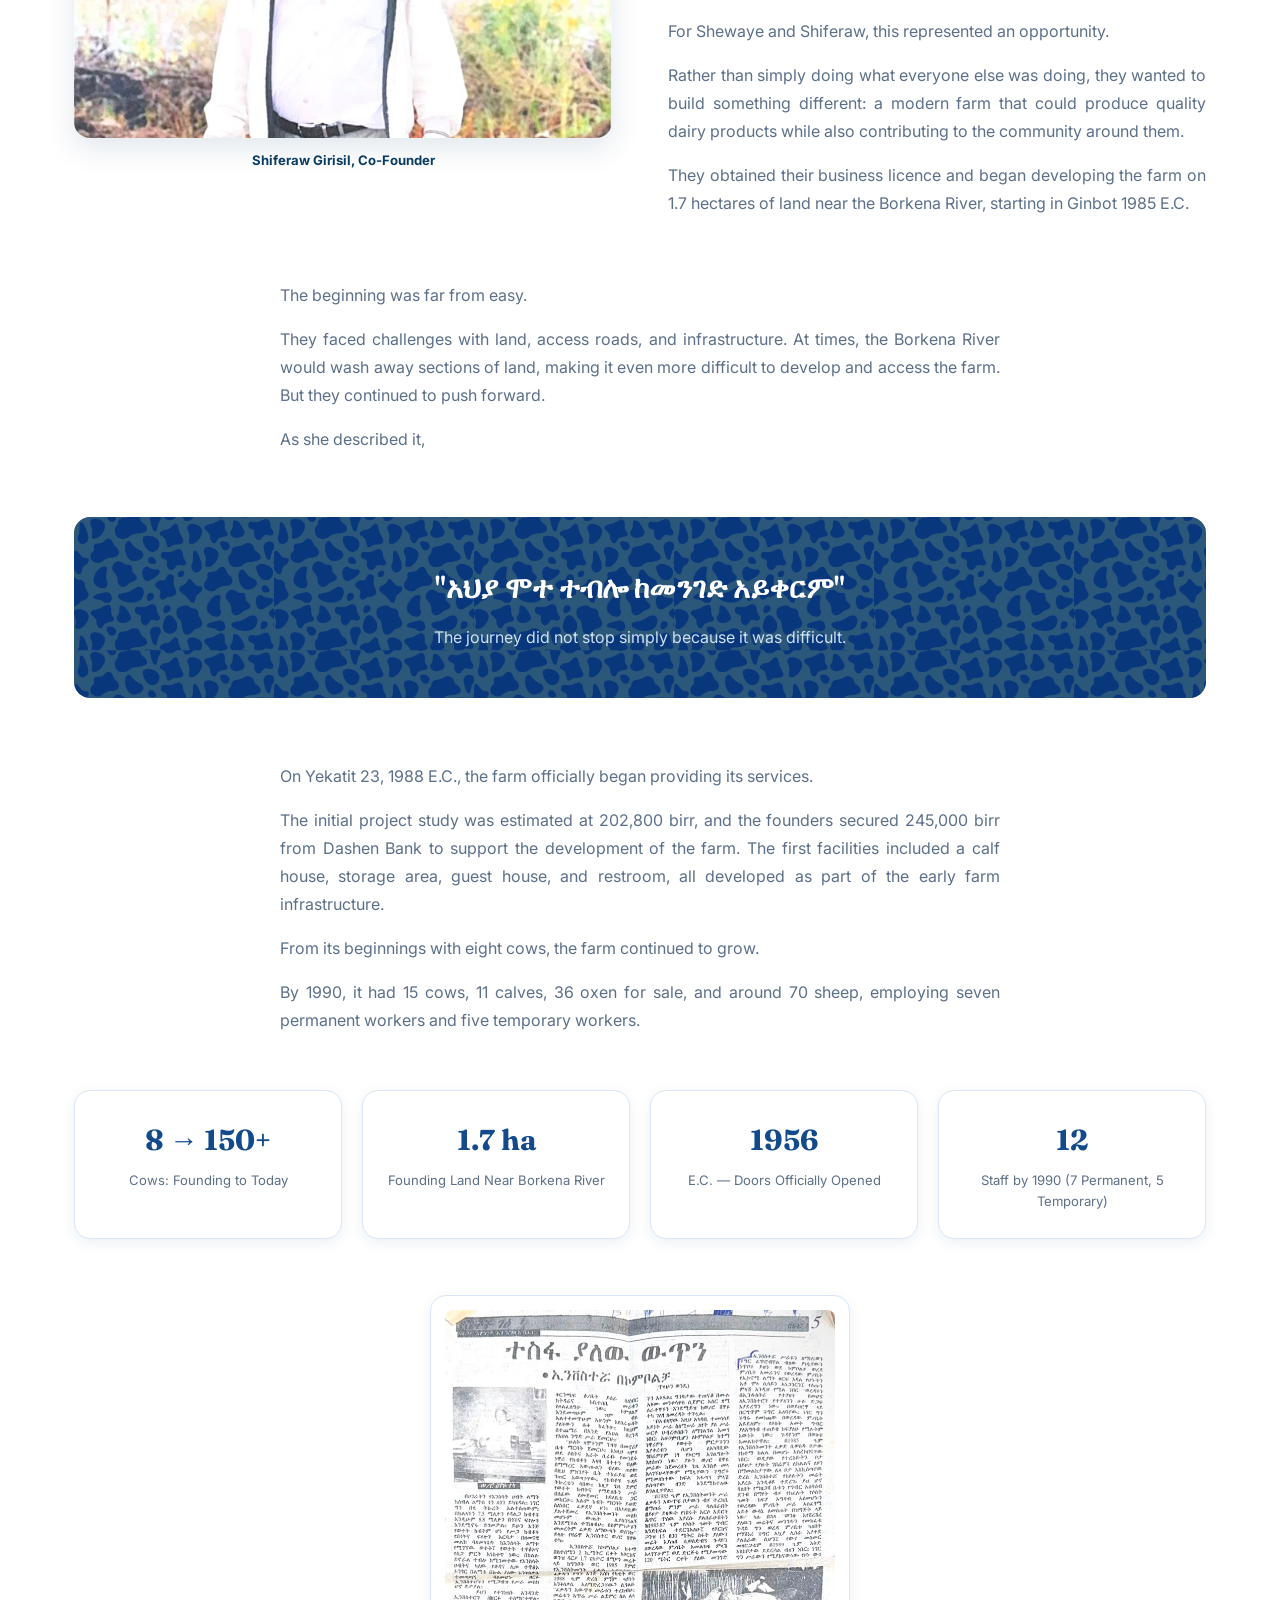
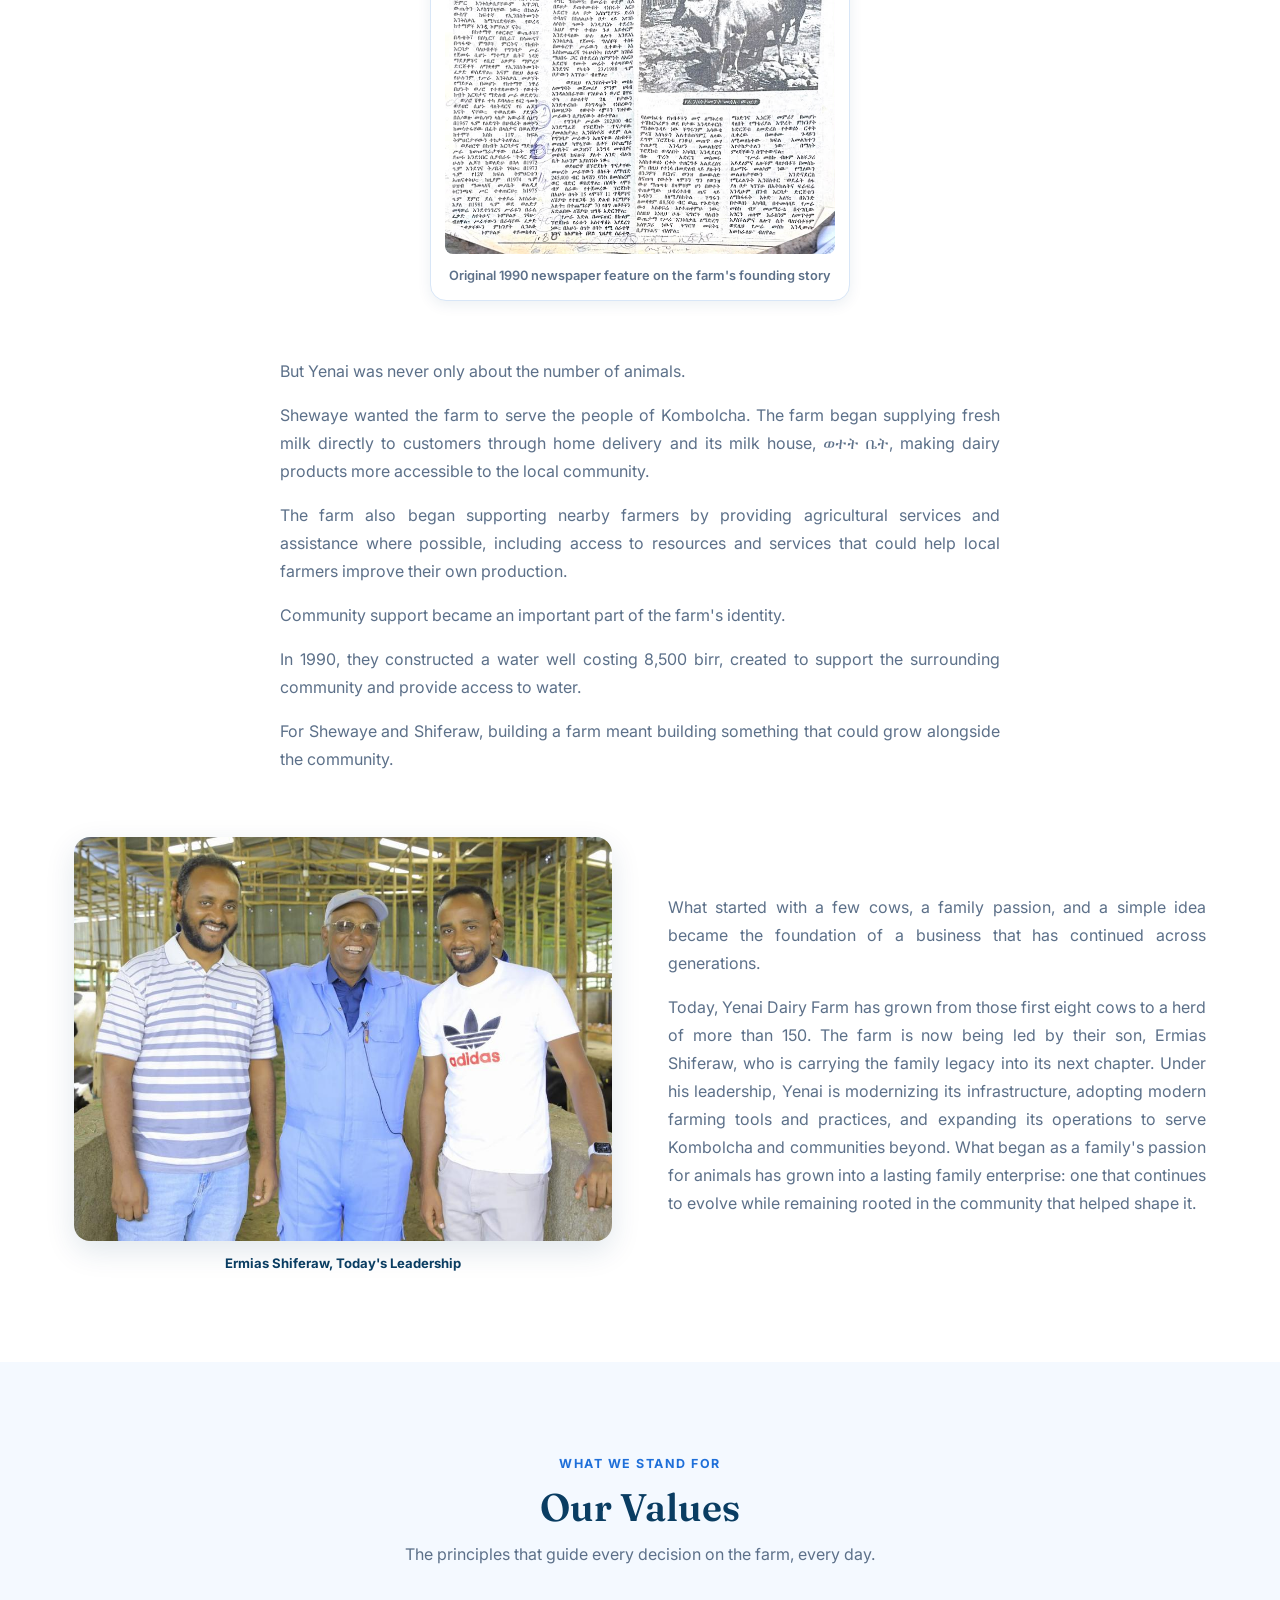
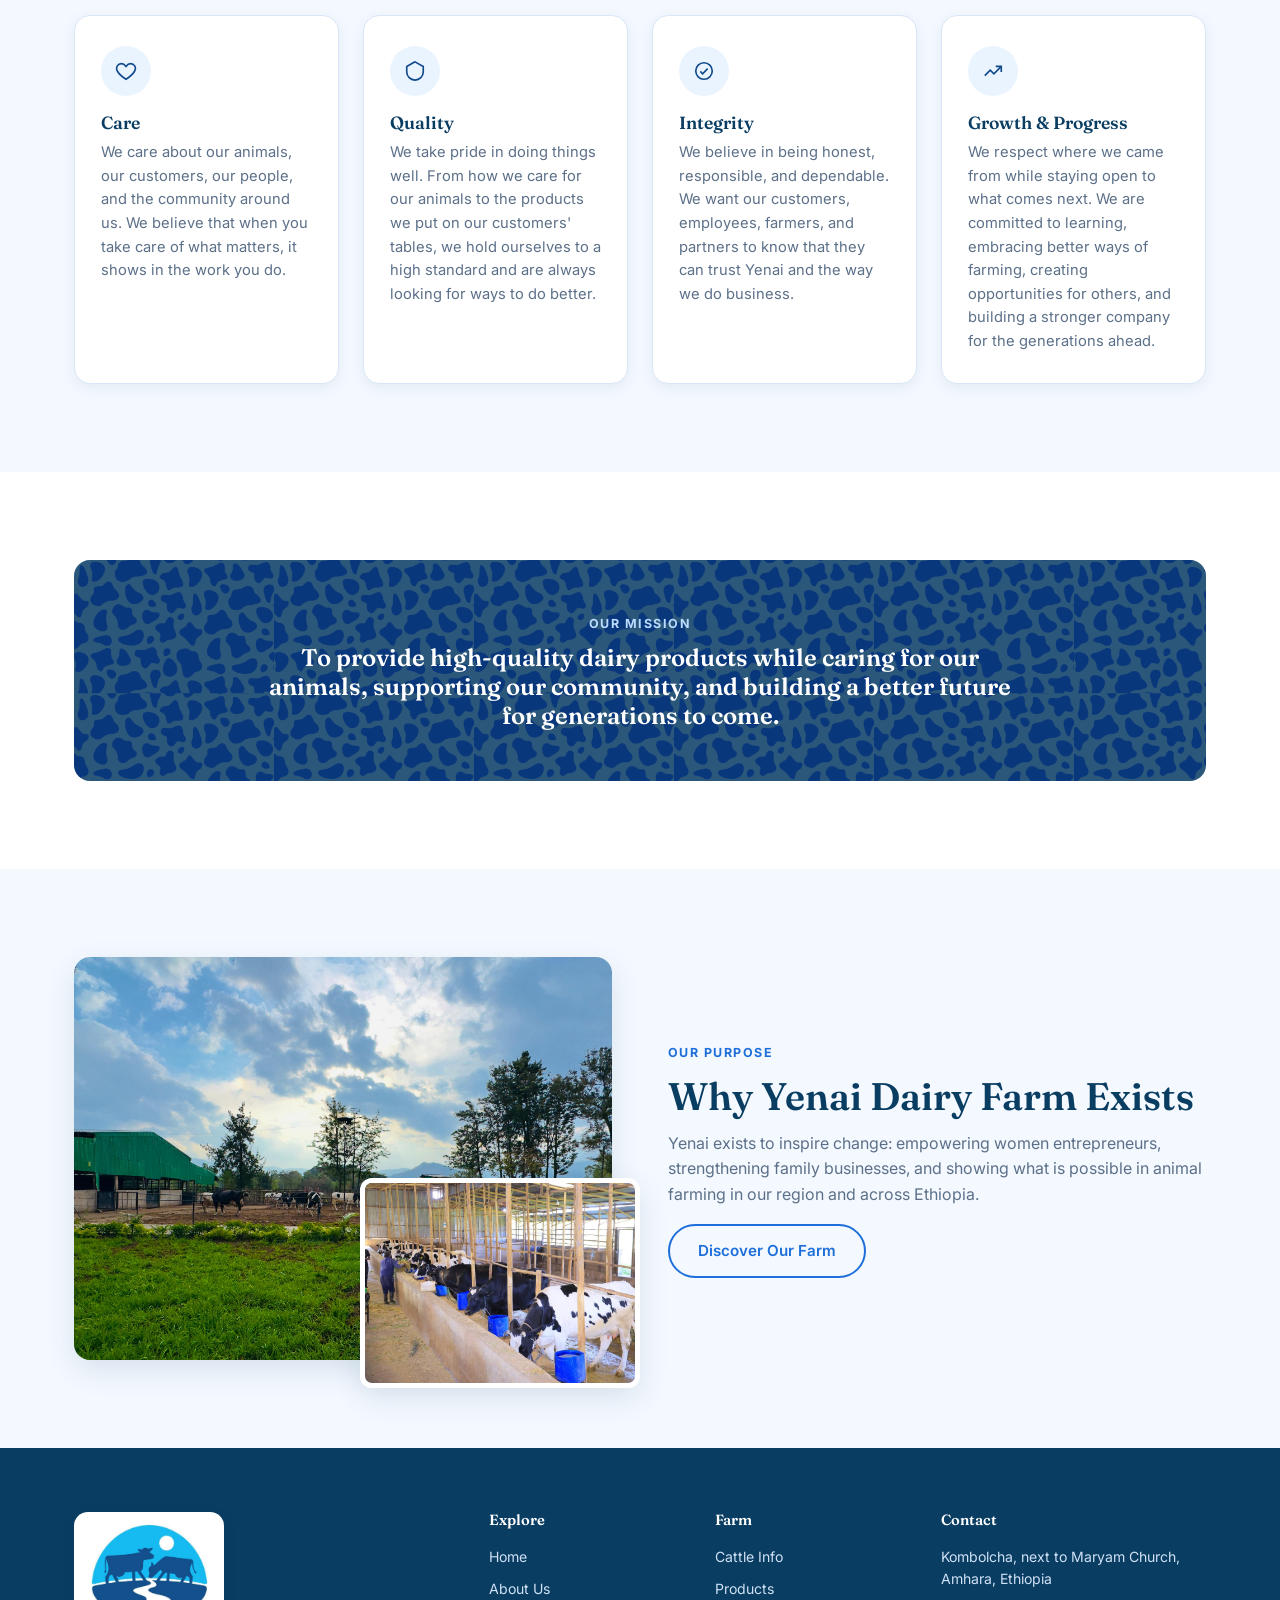
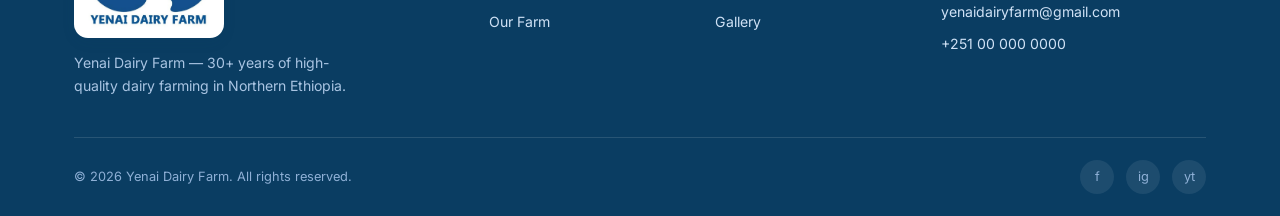
==== commit 59f729f6: "Remove unused placeholder roadmap card CSS .roadmap, .roadmap-stop, .roadmap-card and .roadmap-media" ====
--- a/about.html
+++ b/about.html
@@ -8,7 +8,7 @@
 <link rel="preconnect" href="https://fonts.googleapis.com" />
 <link rel="preconnect" href="https://fonts.gstatic.com" crossorigin />
 <link href="https://fonts.googleapis.com/css2?family=Fraunces:wght@500;600;700&family=Inter:wght@400;500;600;700&display=swap" rel="stylesheet" />
-<link rel="stylesheet" href="assets/css/style.css?v=12" />
+<link rel="stylesheet" href="assets/css/style.css?v=13" />
 </head>
 <body>
 
--- a/assets/css/style.css
+++ b/assets/css/style.css
@@ -823,31 +823,6 @@
 
 /* ---------- Our Projects (roadmap) ---------- */
 .roadmap-section { background: var(--sky-soft); }
-.roadmap {
-  position: relative;
-  display: flex;
-  align-items: center;
-  gap: 32px;
-  padding: 12px 0 24px;
-}
-.roadmap::before {
-  content: "";
-  position: absolute;
-  top: 50%;
-  left: 0;
-  right: 0;
-  border-top: 3px dashed var(--line);
-  z-index: 0;
-}
-.roadmap-stop {
-  position: relative;
-  z-index: 1;
-  flex: 1;
-  display: flex;
-  flex-direction: column;
-  align-items: center;
-  gap: 18px;
-}
 .roadmap-dot {
   width: 50px;
   height: 50px;
@@ -863,25 +838,6 @@
   border: 4px solid var(--sky-soft);
   box-shadow: var(--shadow);
   flex-shrink: 0;
-}
-.roadmap-card {
-  width: 100%;
-  max-width: 280px;
-  background: var(--white);
-  border: 1px solid var(--line);
-  border-radius: var(--radius);
-  box-shadow: var(--shadow-sm);
-  padding: 20px;
-  text-align: center;
-}
-.roadmap-media { border-radius: 8px; aspect-ratio: 4 / 3; margin-bottom: 14px; }
-.roadmap-card h3 { font-size: 1.05rem; margin-bottom: 8px; }
-.roadmap-card p { color: var(--muted); font-size: 0.88rem; }
-
-@media (max-width: 900px) {
-  .roadmap { flex-direction: column; gap: 40px; }
-  .roadmap::before { display: none; }
-  .roadmap-stop:nth-child(odd) { flex-direction: column-reverse; }
 }
 
 /* ---------- Project 1 feature: before / after renovation ---------- */
@@ -1082,10 +1038,10 @@
   .reveal.reveal-pending.in-view > *:nth-child(n+7) { transition-delay: 0.58s; }
 
   /* Punchier hover lift on every card style already using translateY(-4px) */
-  .info-card, .cert-card, .home-gallery-item, .roadmap-card, .breed-card, .product-card {
+  .info-card, .cert-card, .home-gallery-item, .breed-card, .product-card {
     transition: transform 0.35s cubic-bezier(0.34, 1.56, 0.64, 1), box-shadow 0.35s ease;
   }
-  .info-card:hover, .cert-card:hover, .home-gallery-item:hover, .roadmap-card:hover { transform: translateY(-8px); }
+  .info-card:hover, .cert-card:hover, .home-gallery-item:hover { transform: translateY(-8px); }
   .partner-logo { transition: transform 0.35s cubic-bezier(0.34, 1.56, 0.64, 1), box-shadow 0.3s ease; }
   .partner-logo:hover { transform: translateY(-6px) rotate(-1.5deg); box-shadow: var(--shadow); }
 
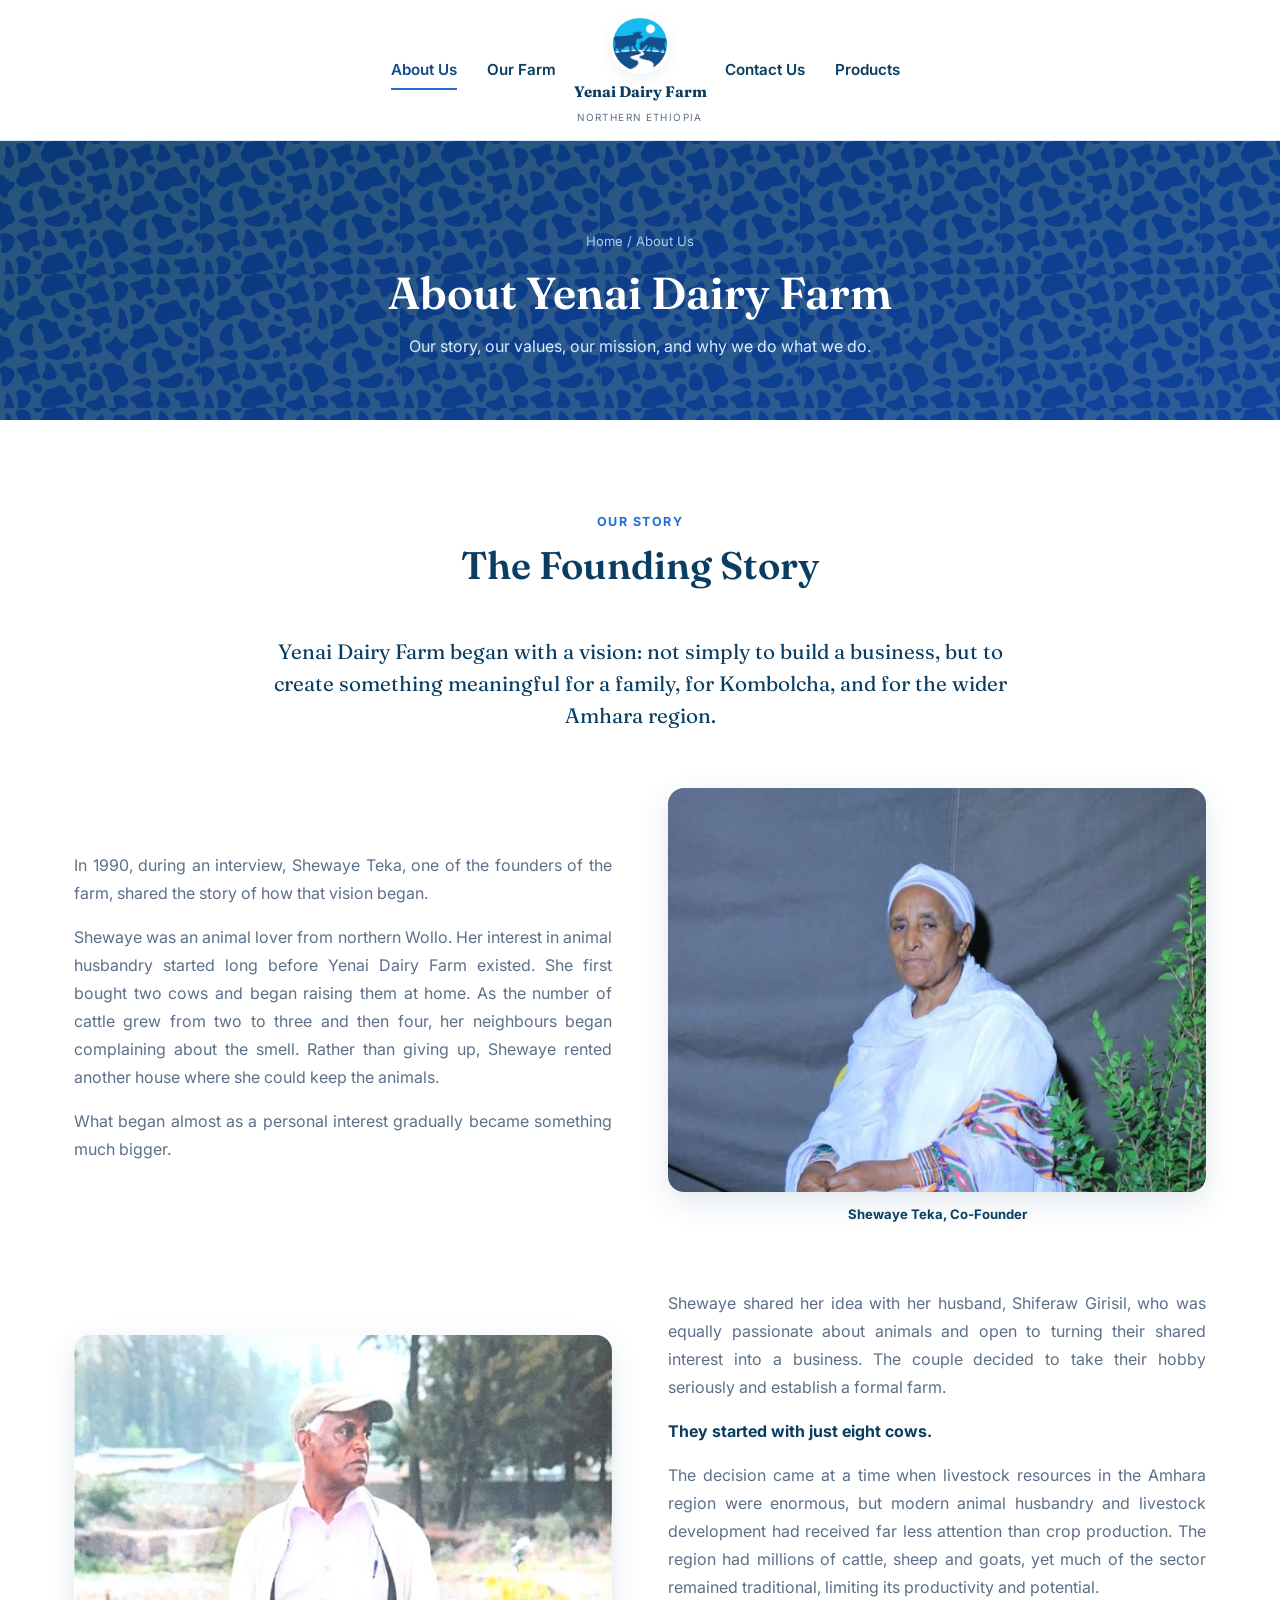
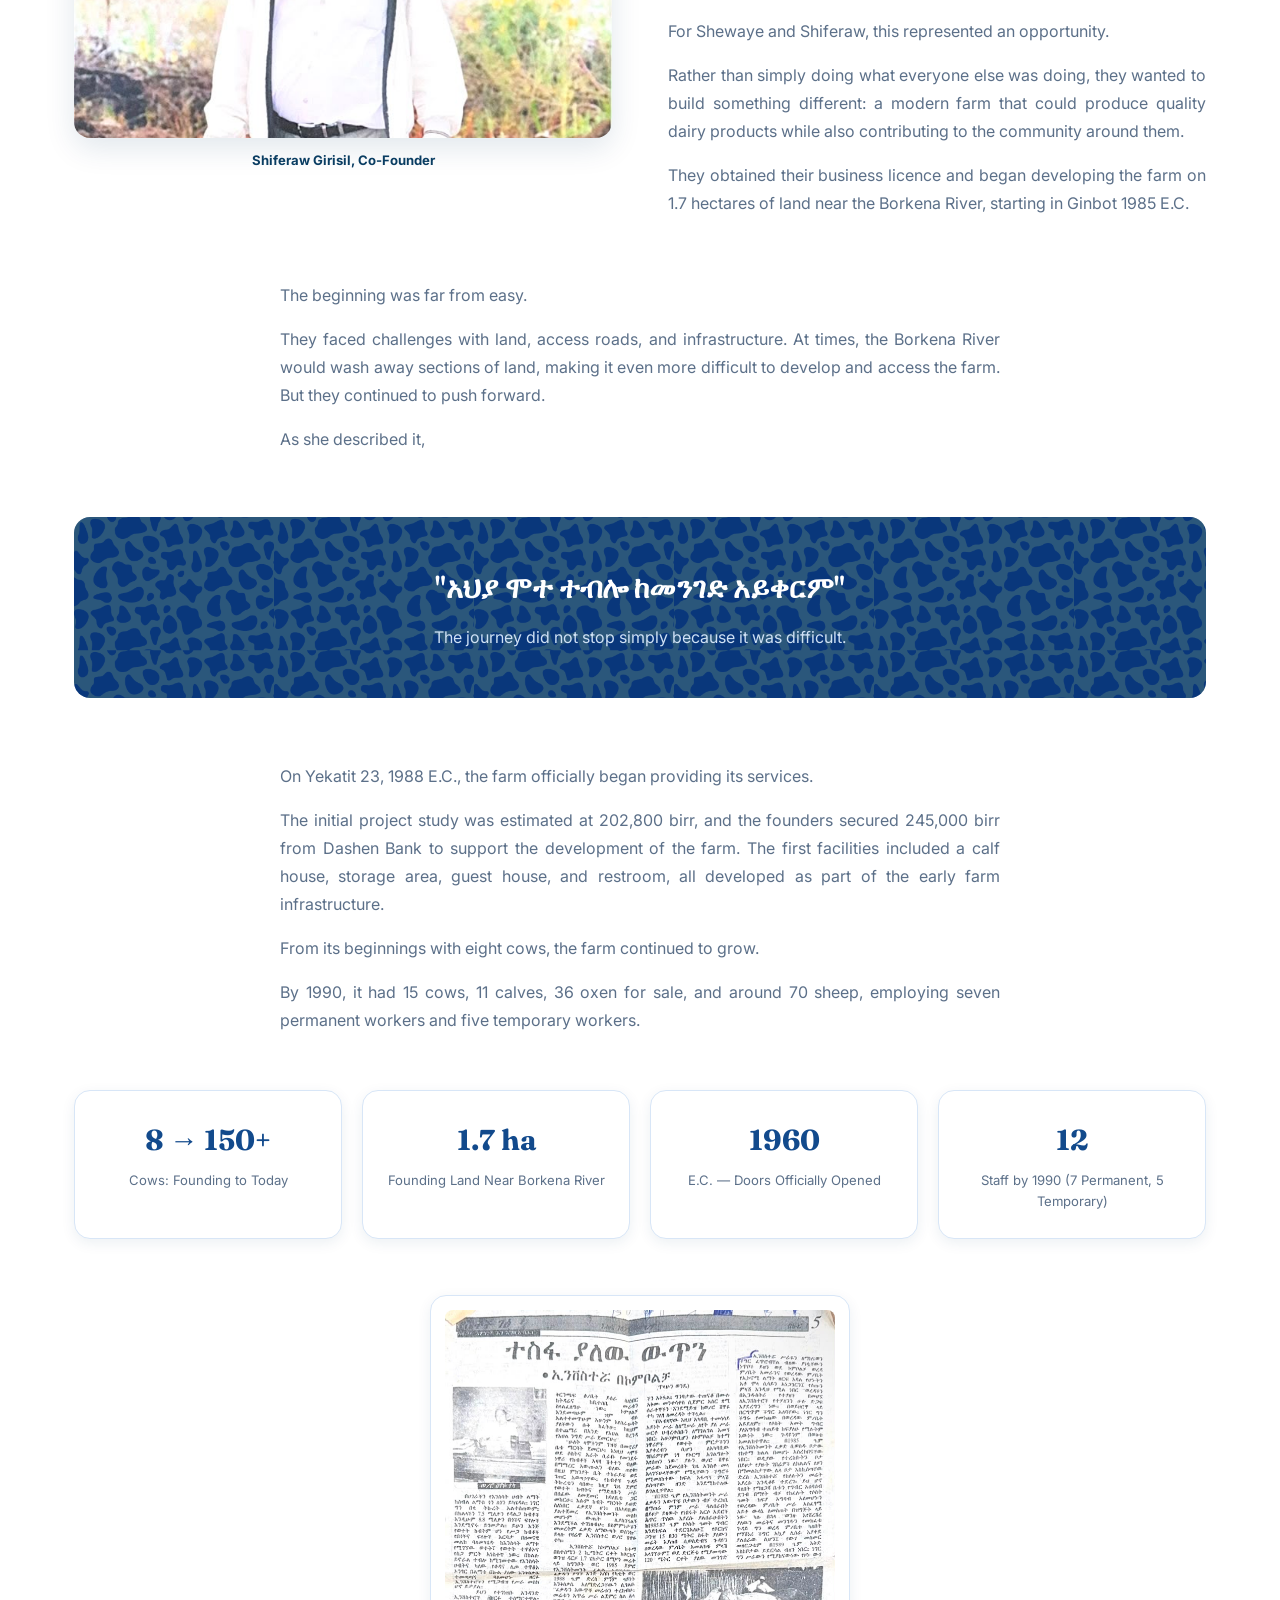
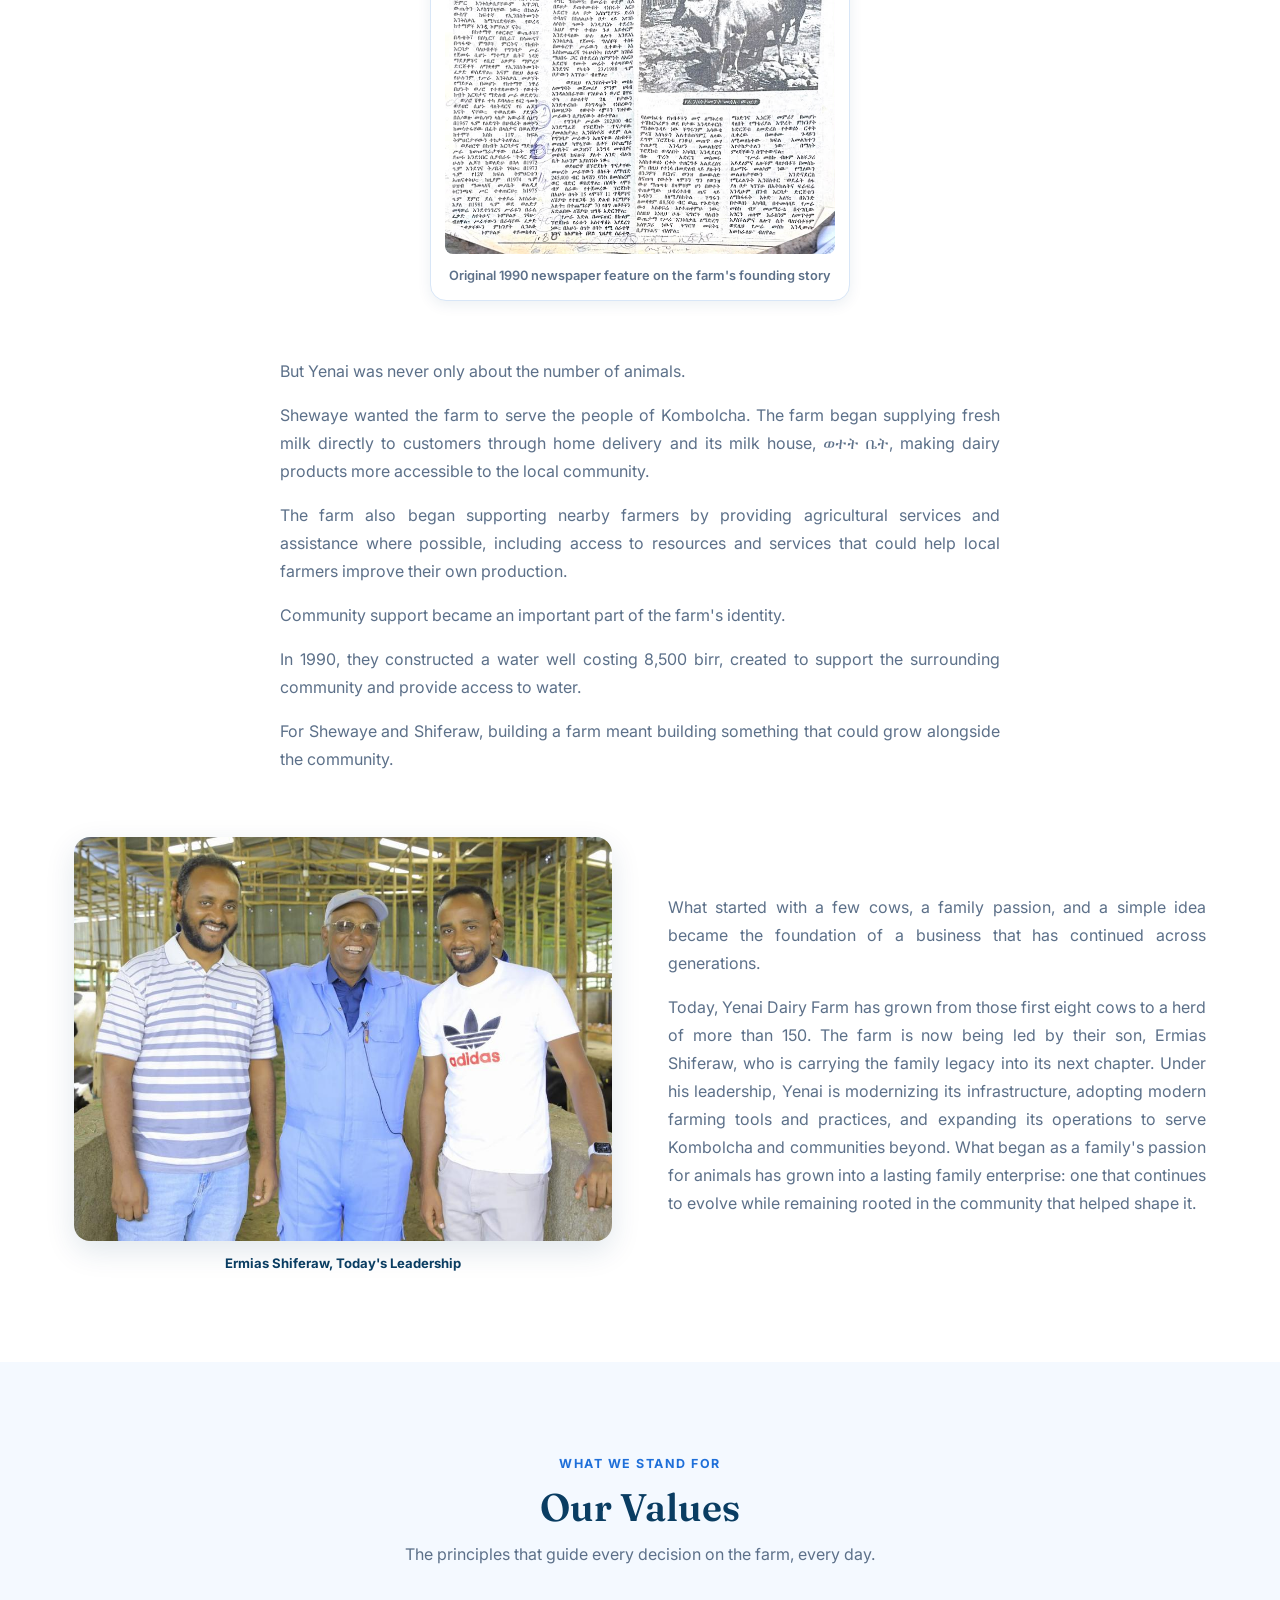
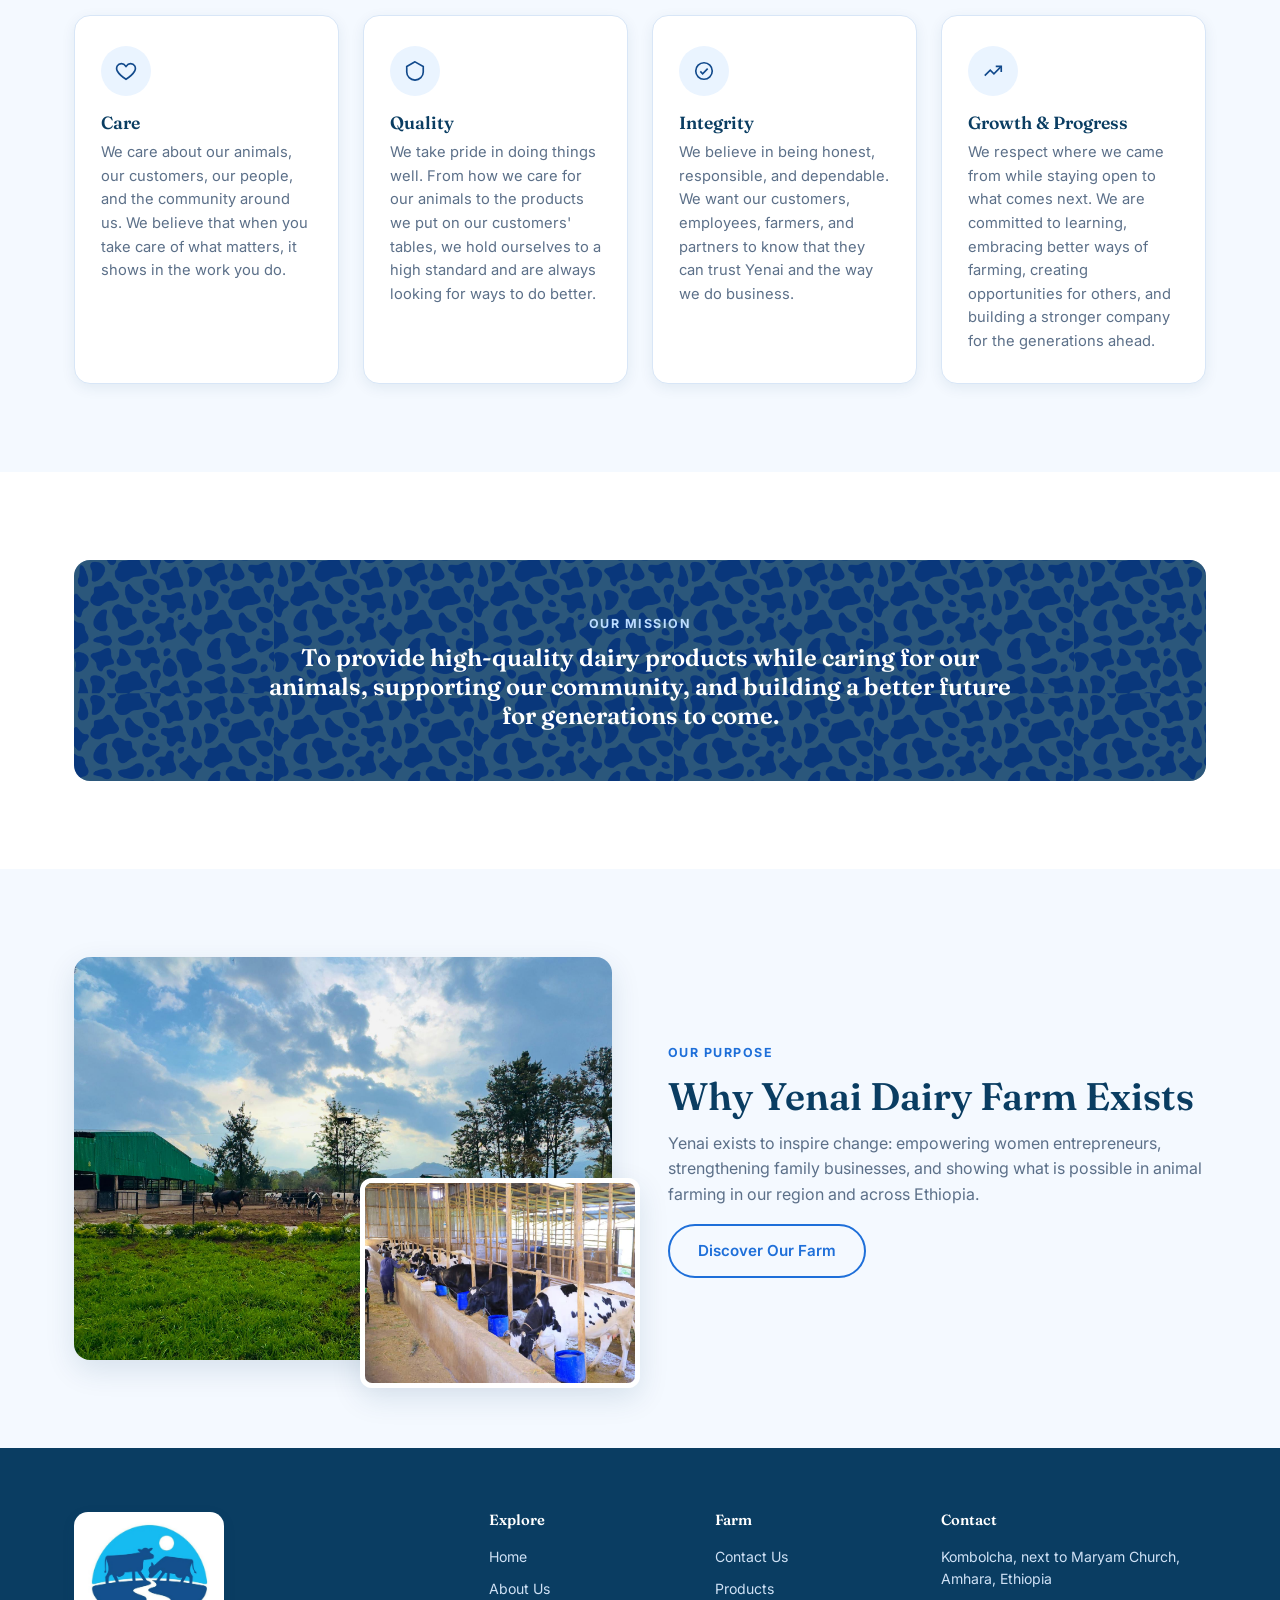
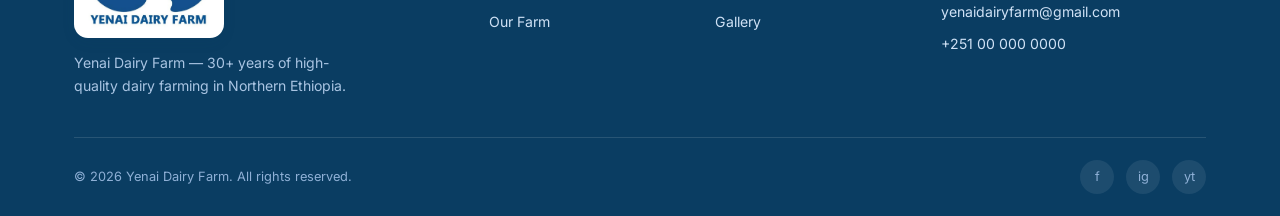
==== commit 4dddcdac: "Remove Farming Methods and Cattle Info sections; nav points to Contact Drop the placeholder "How We " ====
--- a/about.html
+++ b/about.html
@@ -8,7 +8,7 @@
 <link rel="preconnect" href="https://fonts.googleapis.com" />
 <link rel="preconnect" href="https://fonts.gstatic.com" crossorigin />
 <link href="https://fonts.googleapis.com/css2?family=Fraunces:wght@500;600;700&family=Inter:wght@400;500;600;700&display=swap" rel="stylesheet" />
-<link rel="stylesheet" href="assets/css/style.css?v=13" />
+<link rel="stylesheet" href="assets/css/style.css?v=14" />
 </head>
 <body>
 
@@ -27,7 +27,7 @@
     </a>
 
     <nav class="nav-links right">
-      <a href="our-farm.html#cattle">Cattle Info</a>
+      <a href="our-farm.html#contact">Contact Us</a>
       <a href="our-farm.html#products">Products</a>
     </nav>
 
@@ -297,7 +297,7 @@
       <div>
         <h4>Farm</h4>
         <ul>
-          <li><a href="our-farm.html#cattle">Cattle Info</a></li>
+          <li><a href="our-farm.html#contact">Contact Us</a></li>
           <li><a href="our-farm.html#products">Products</a></li>
           <li><a href="our-farm.html#gallery">Gallery</a></li>
         </ul>
--- a/assets/css/style.css
+++ b/assets/css/style.css
@@ -926,6 +926,18 @@
   gap: 24px;
   margin-bottom: 24px;
 }
+.feature-video {
+  border-radius: var(--radius);
+  overflow: hidden;
+  box-shadow: var(--shadow-sm);
+  margin-bottom: 24px;
+}
+.feature-video video {
+  display: block;
+  width: 100%;
+  aspect-ratio: 16 / 9;
+  background: #000;
+}
 
 @media (max-width: 900px) {
   .before-after-grid { grid-template-columns: 1fr; gap: 24px; }
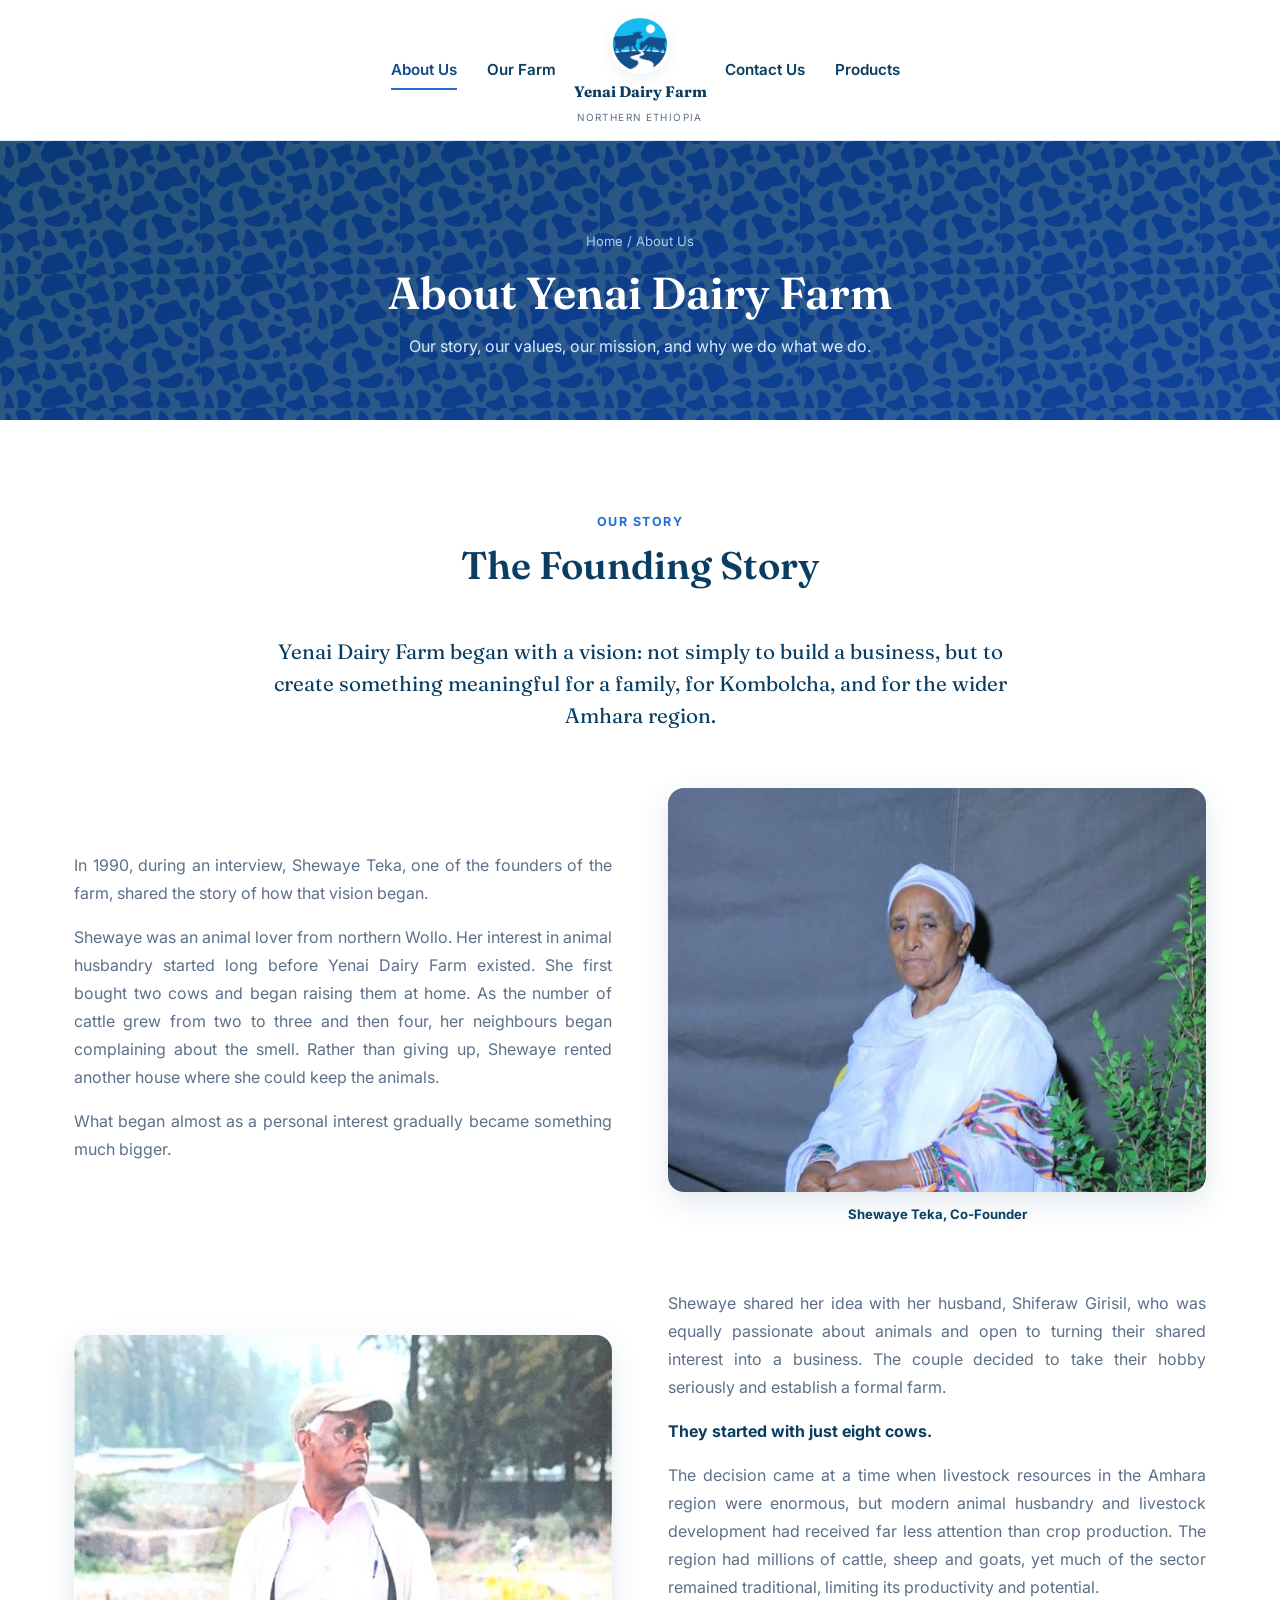
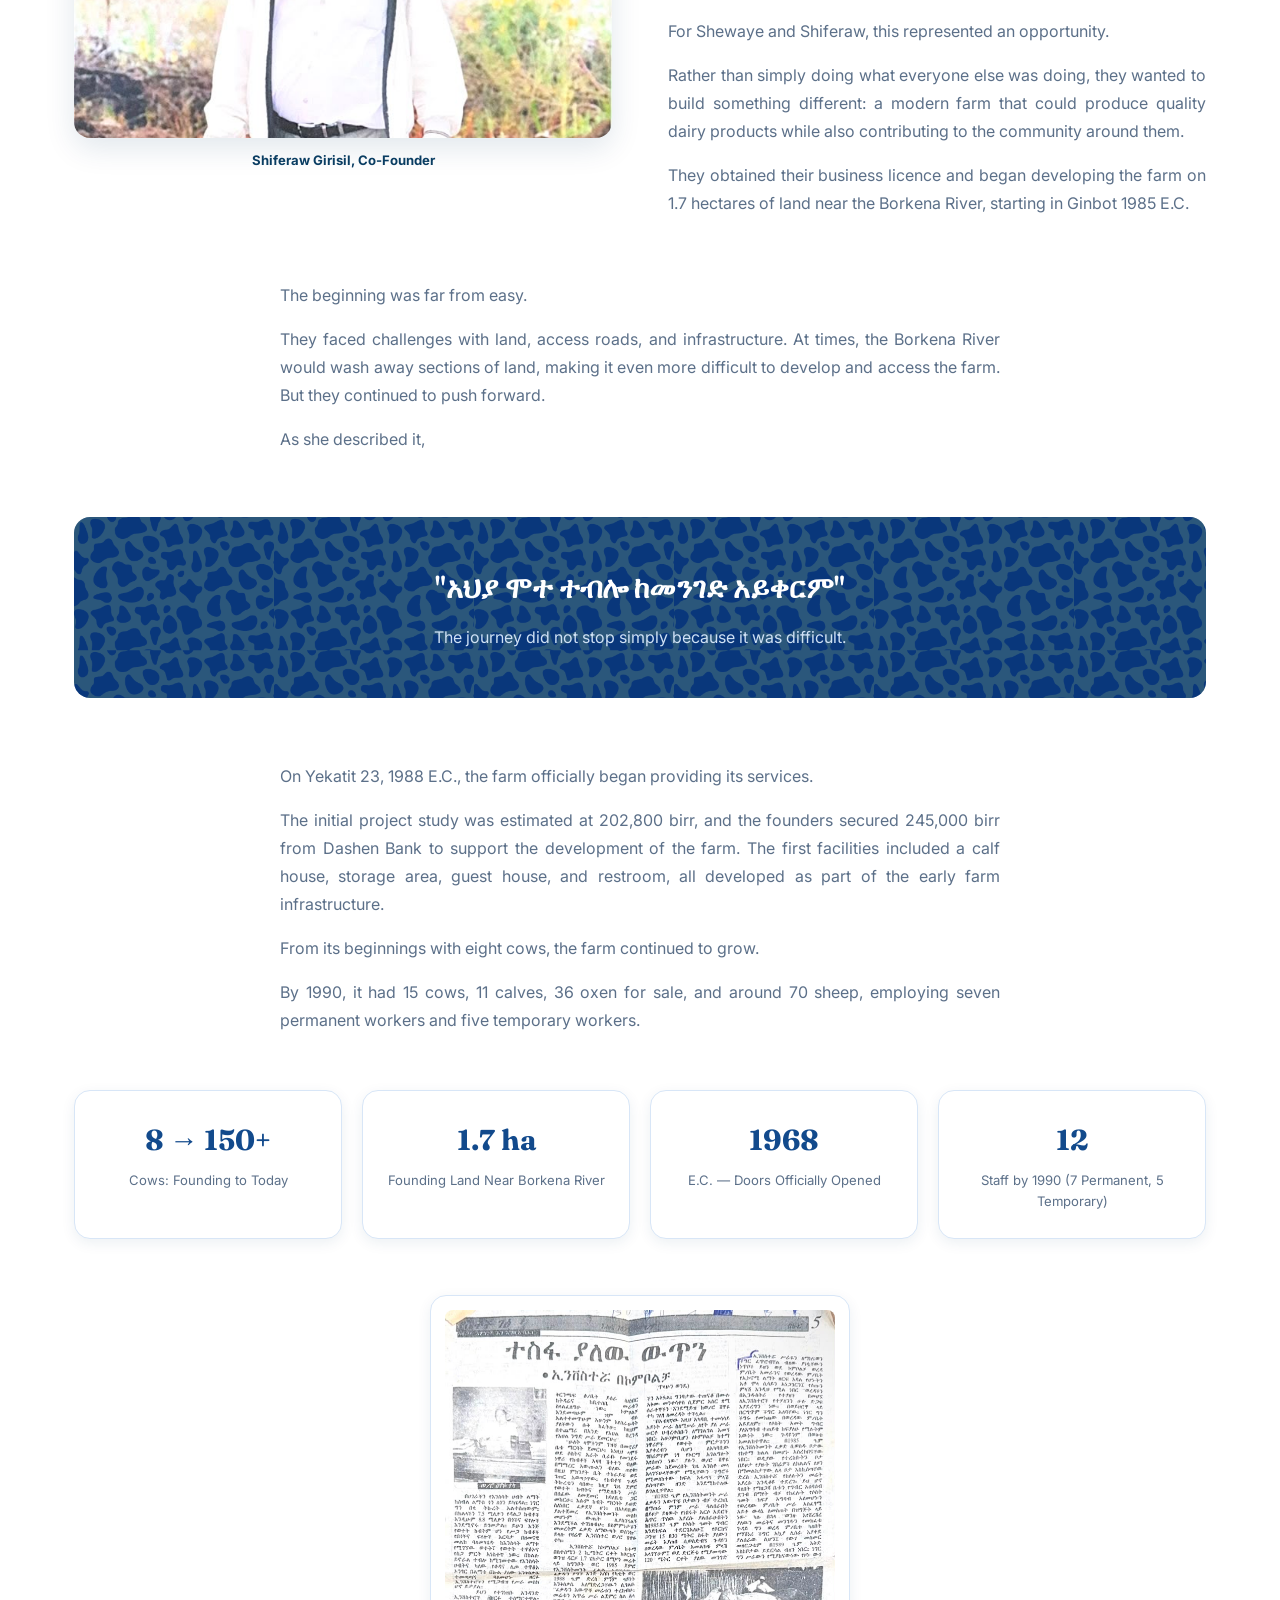
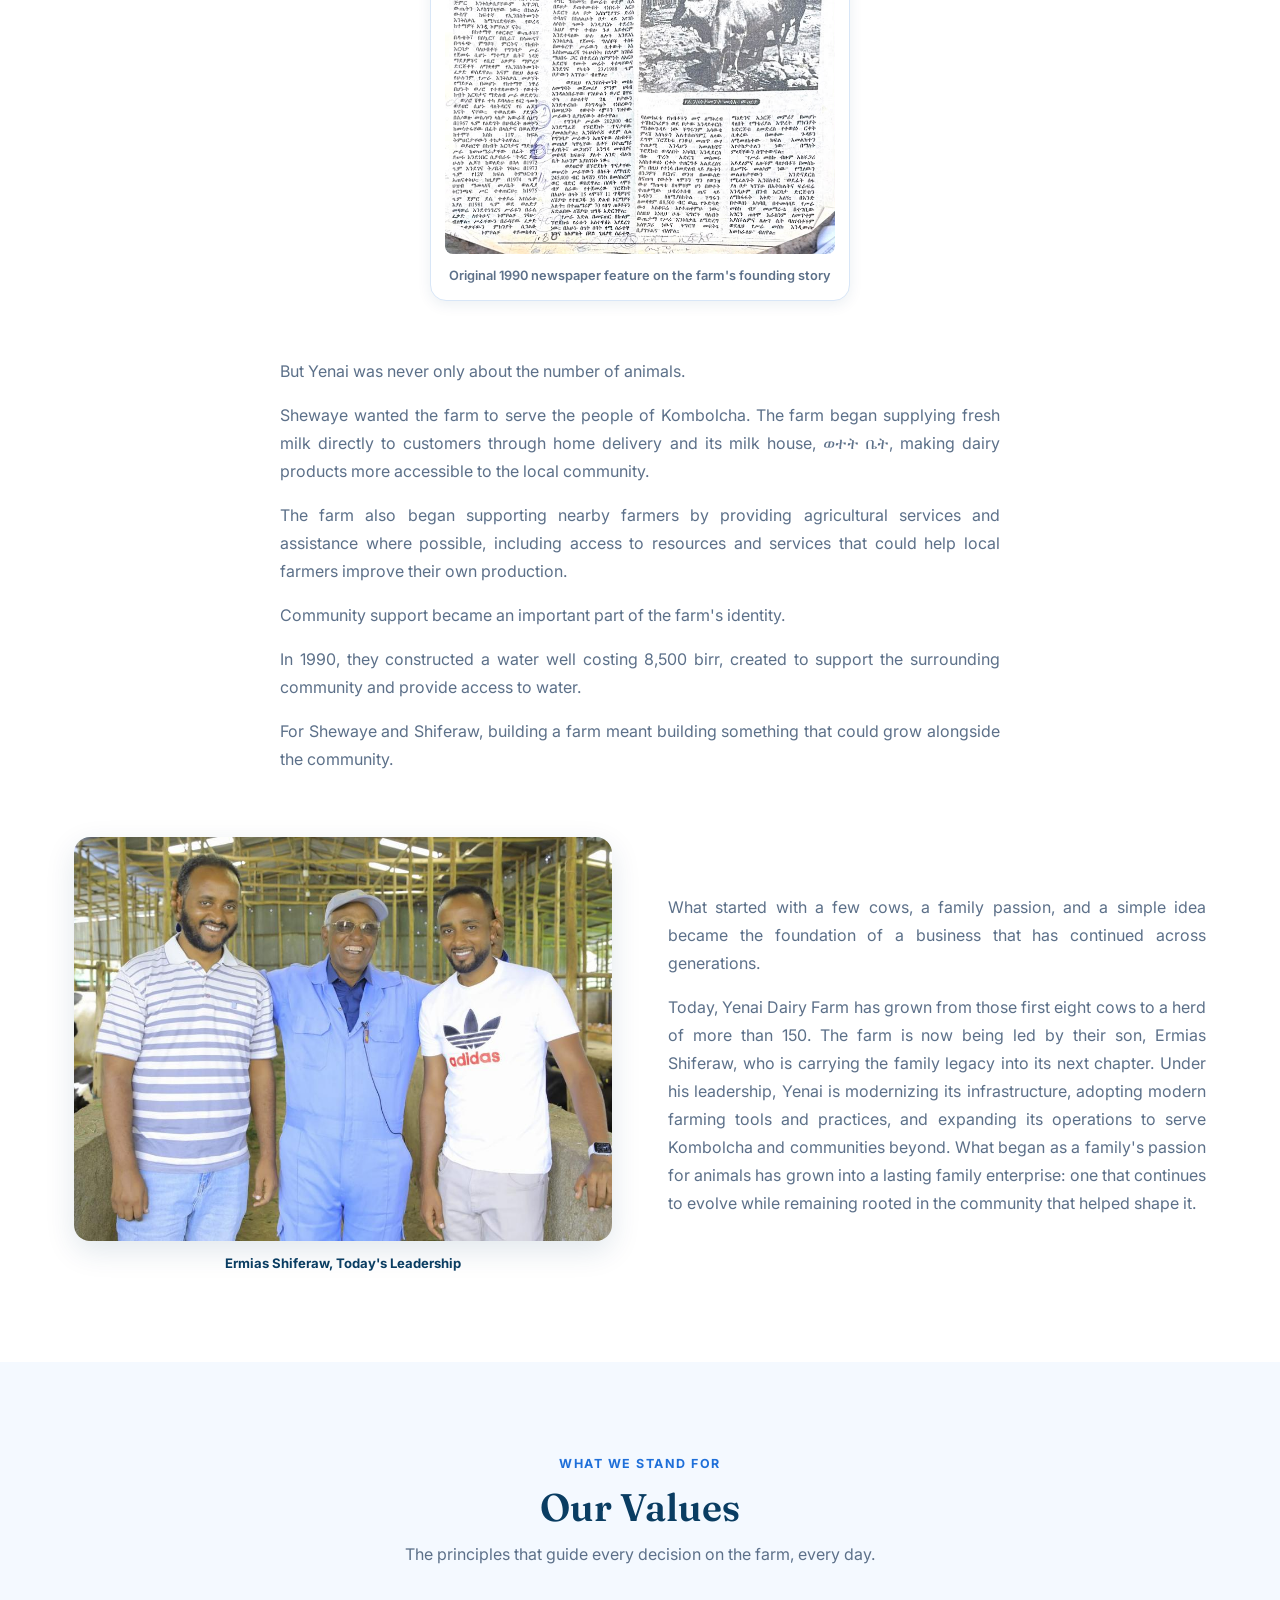
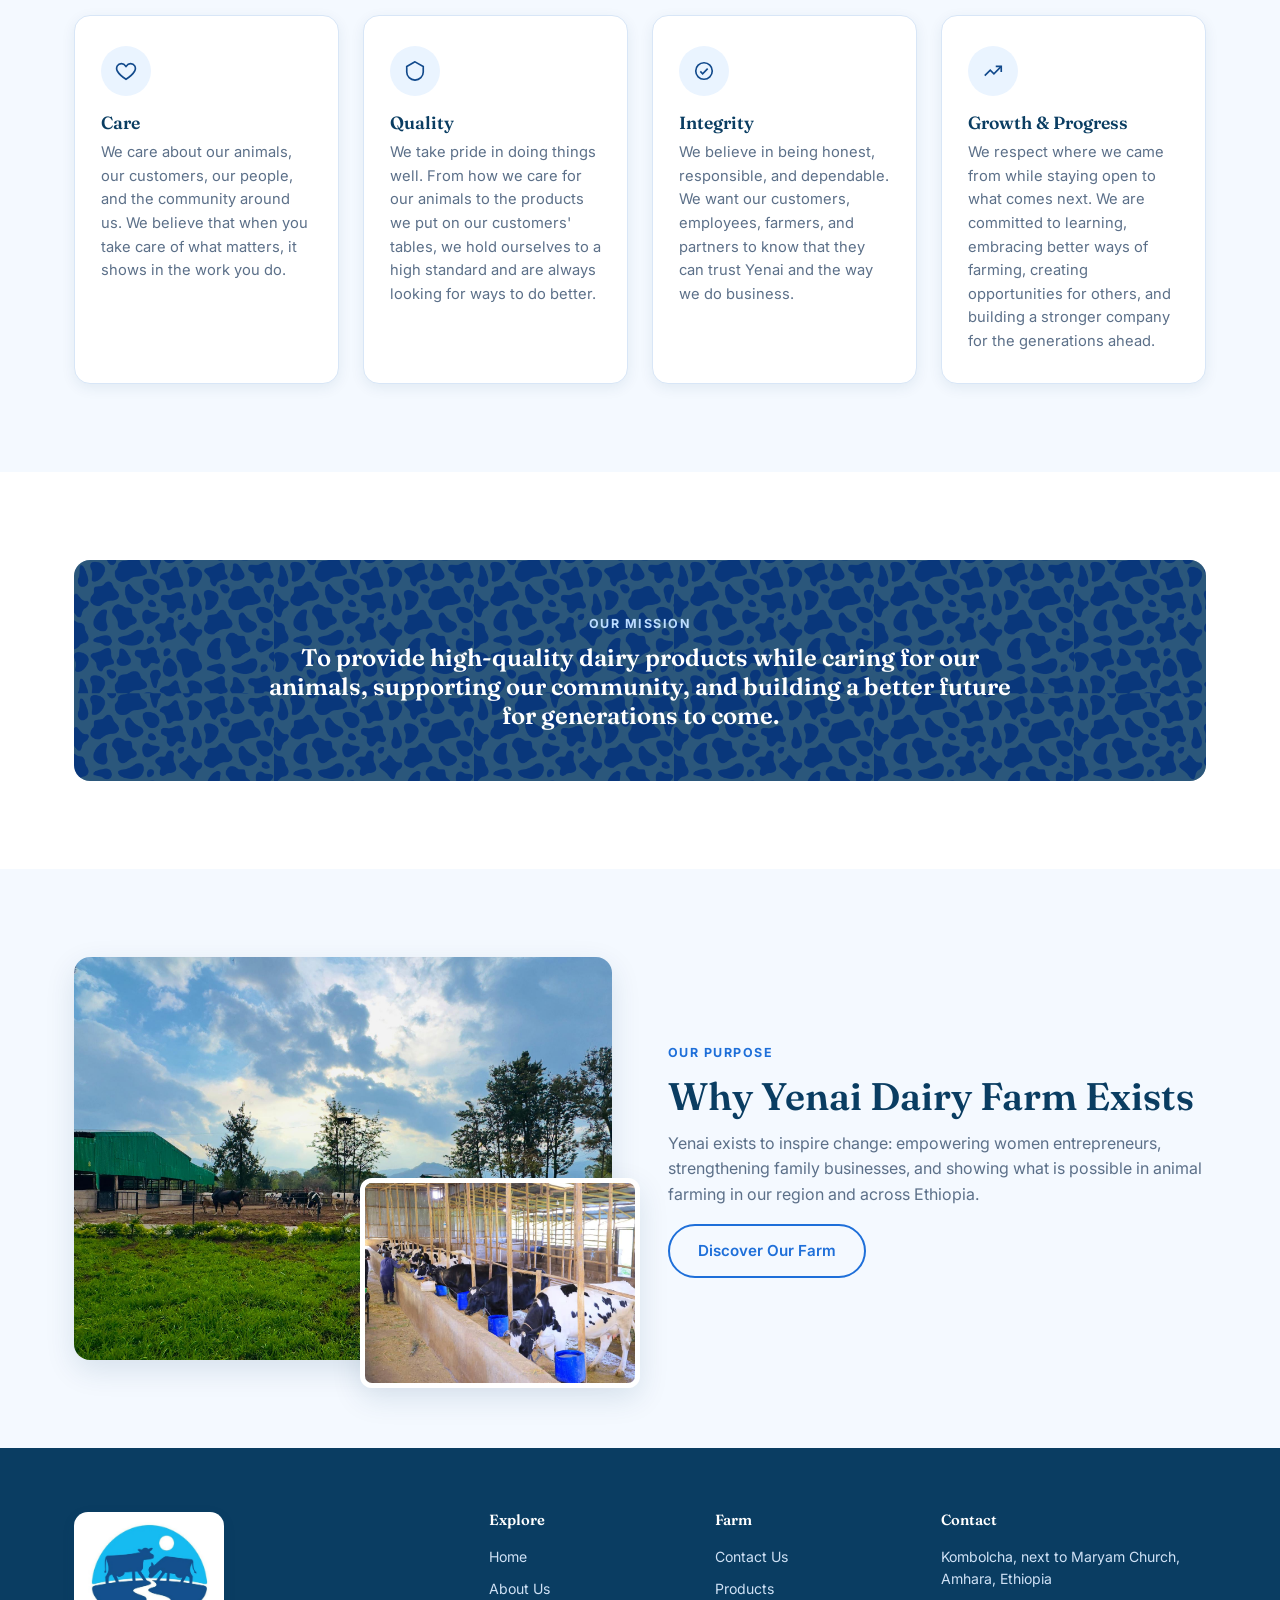
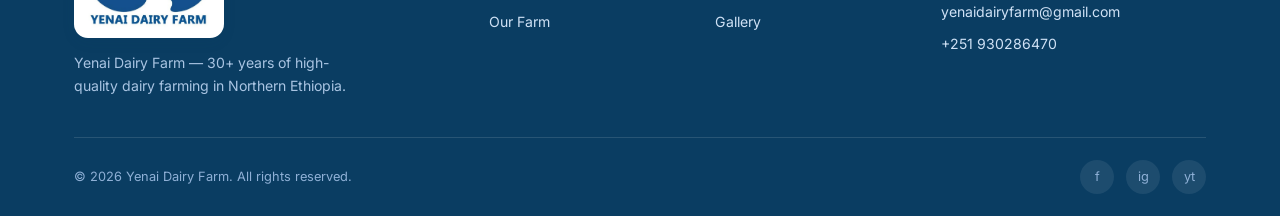
==== commit 79c93afc: "Set the real contact phone number Replace the +251 00 000 0000 placeholder with the farm's actual ph" ====
--- a/about.html
+++ b/about.html
@@ -307,7 +307,7 @@
         <ul>
           <li>Kombolcha, next to Maryam Church, Amhara, Ethiopia</li>
           <li>yenaidairyfarm@gmail.com</li>
-          <li>+251 00 000 0000</li>
+          <li>+251 930286470</li>
         </ul>
       </div>
     </div>
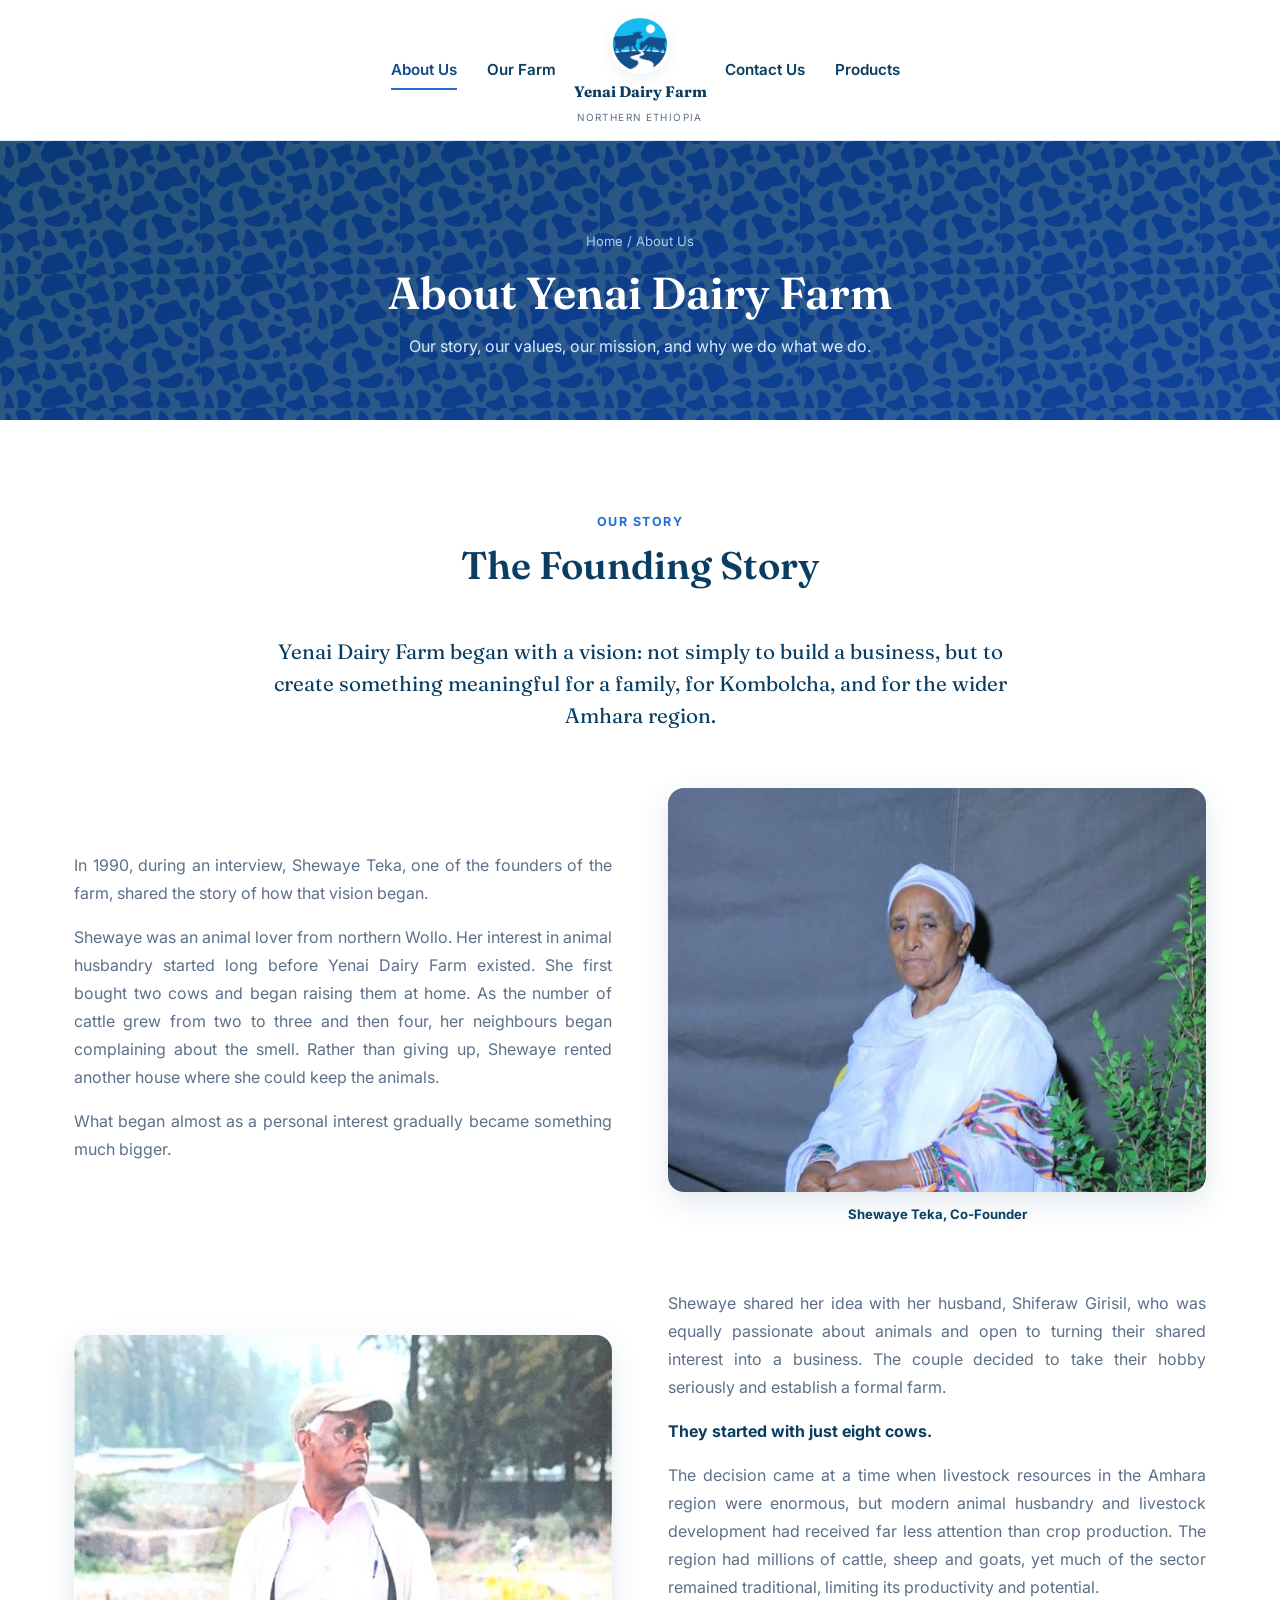
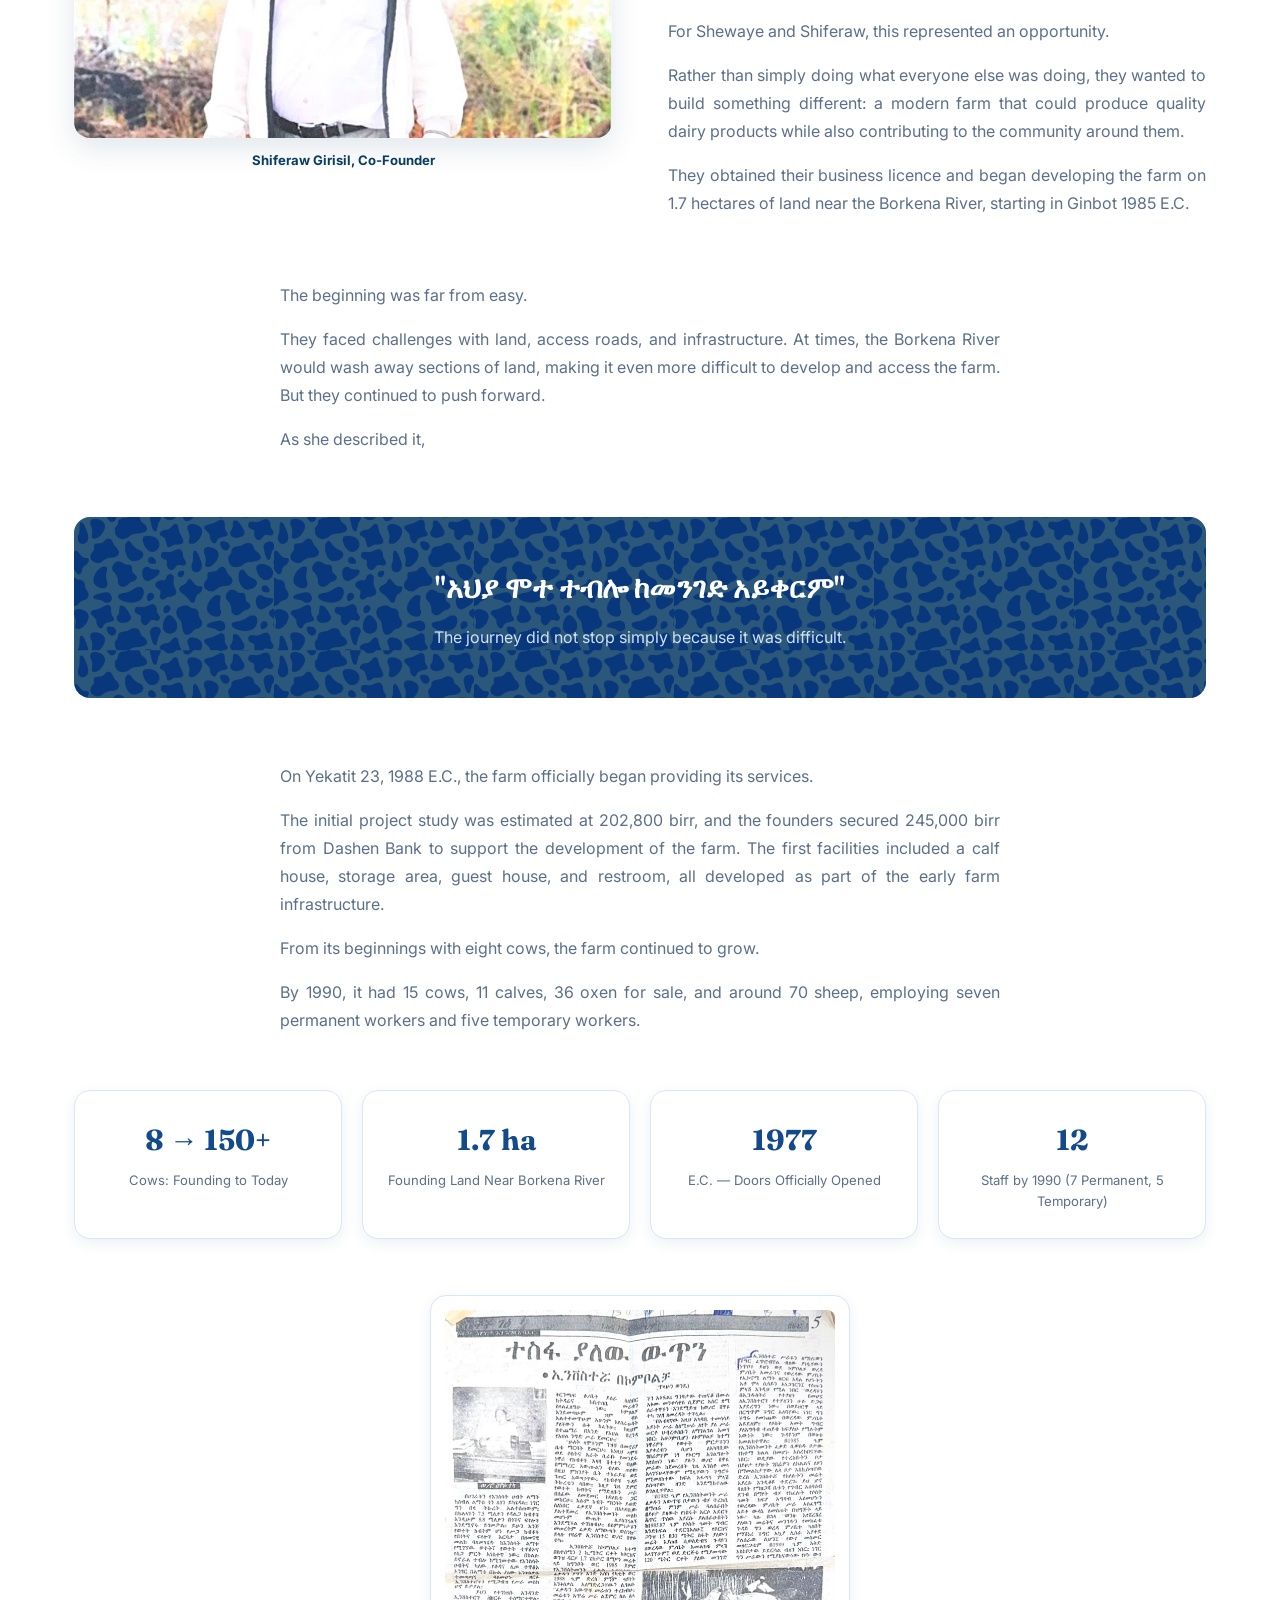
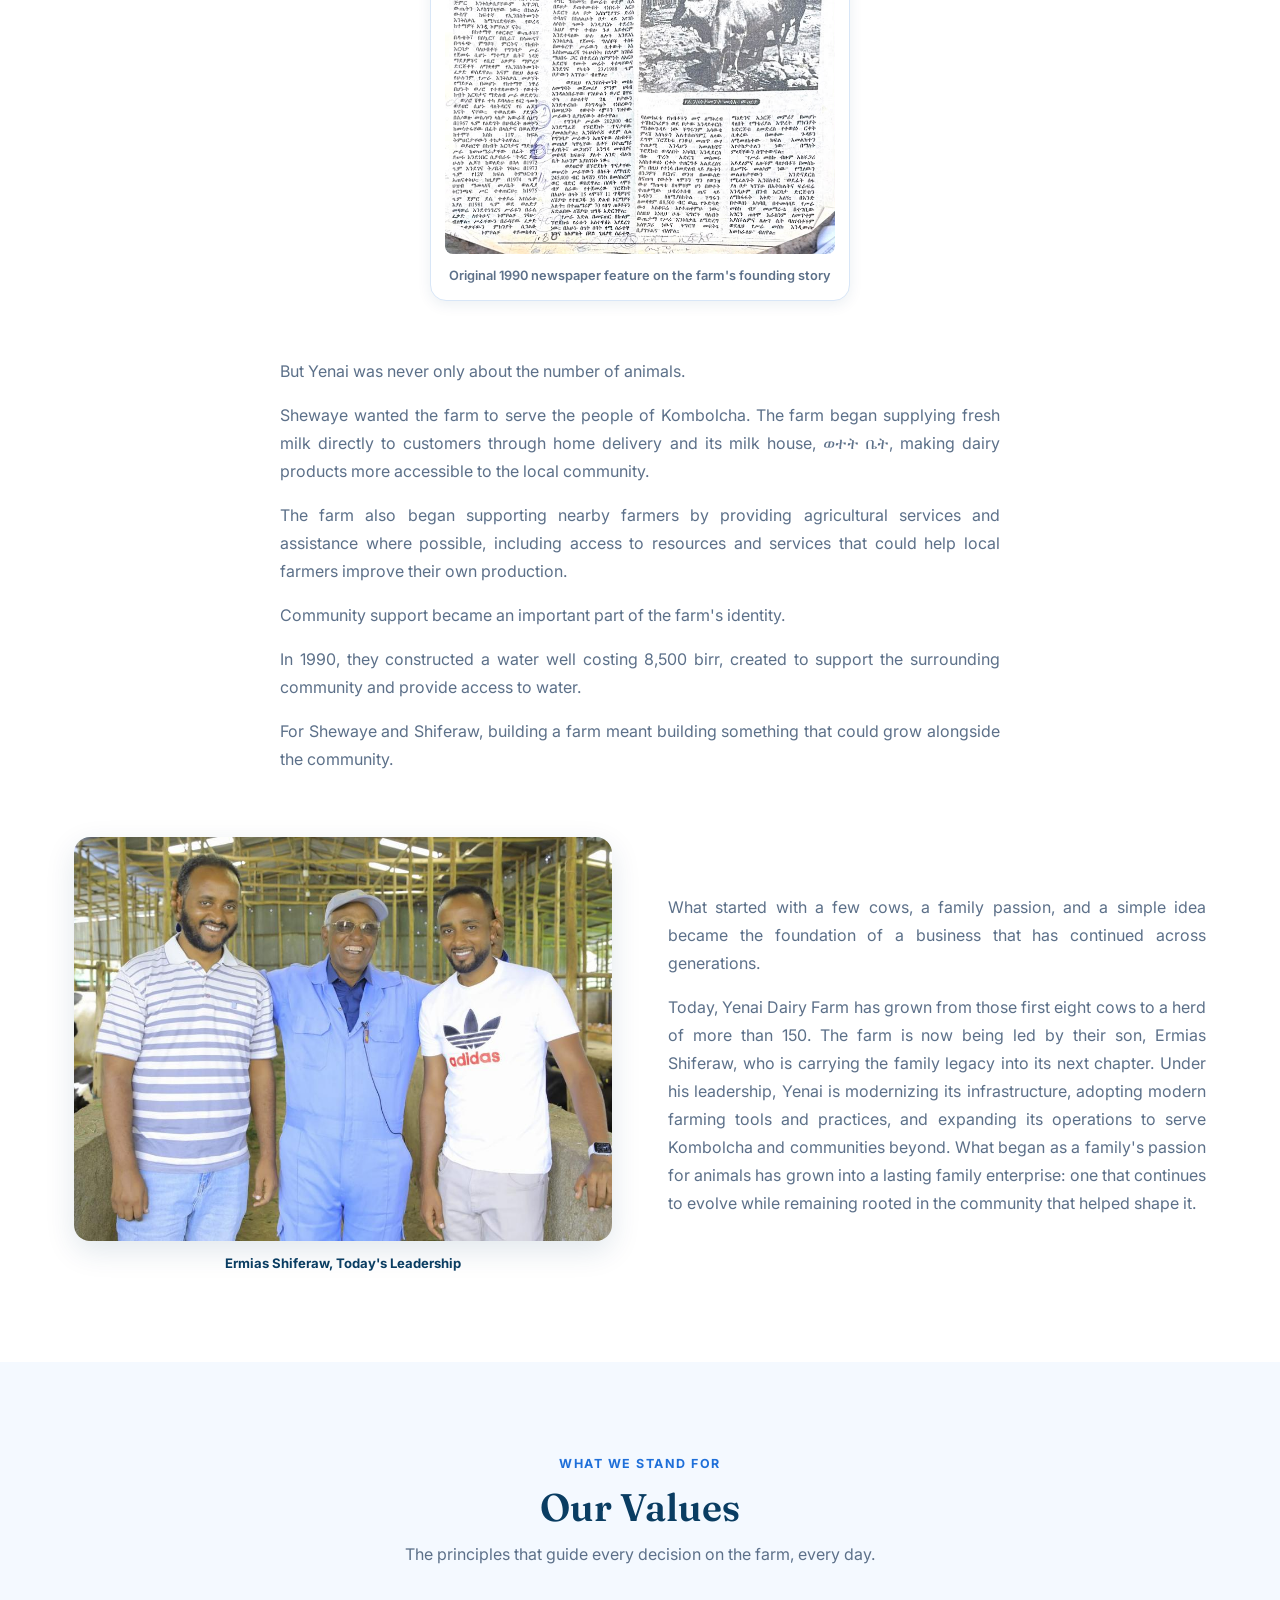
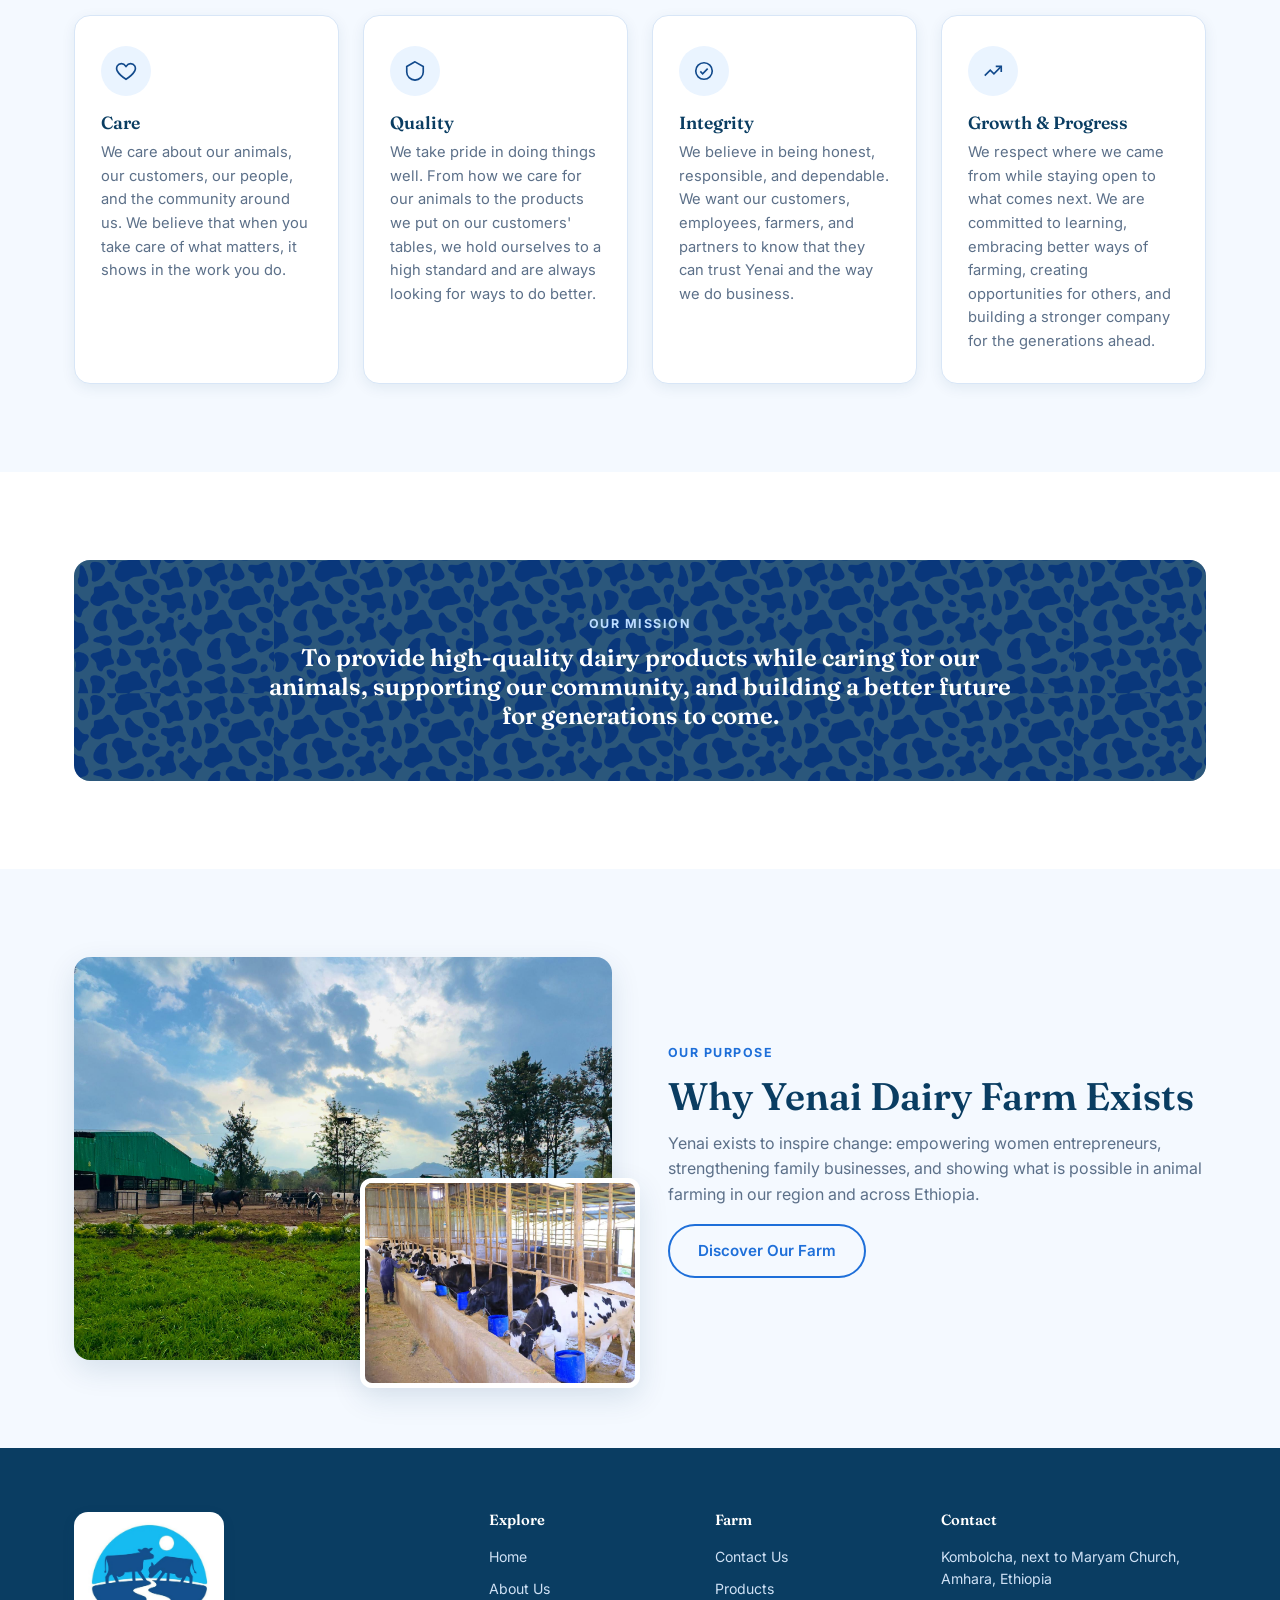
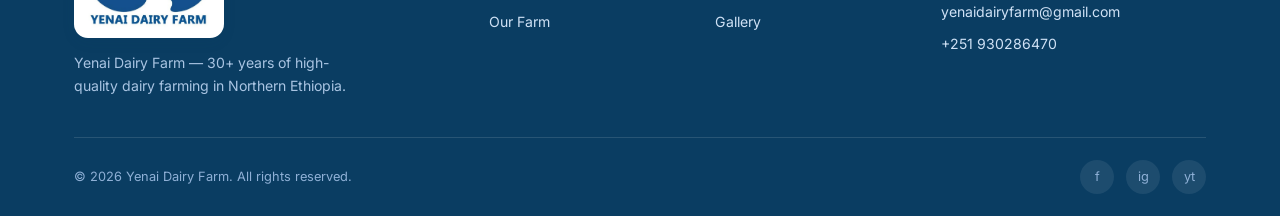
==== commit 560ca0ad: "Add real product photos to Our Products Replace the Milk/Butter/Cheese placeholder cards with the ac" ====
--- a/about.html
+++ b/about.html
@@ -8,7 +8,7 @@
 <link rel="preconnect" href="https://fonts.googleapis.com" />
 <link rel="preconnect" href="https://fonts.gstatic.com" crossorigin />
 <link href="https://fonts.googleapis.com/css2?family=Fraunces:wght@500;600;700&family=Inter:wght@400;500;600;700&display=swap" rel="stylesheet" />
-<link rel="stylesheet" href="assets/css/style.css?v=14" />
+<link rel="stylesheet" href="assets/css/style.css?v=15" />
 </head>
 <body>
 
--- a/assets/css/style.css
+++ b/assets/css/style.css
@@ -575,6 +575,7 @@
   box-shadow: var(--shadow-sm);
 }
 .breed-card .placeholder, .product-card .placeholder { border-radius: 0; border: none; aspect-ratio: 16/11; }
+.product-card img { display: block; width: 100%; aspect-ratio: 16/11; object-fit: cover; cursor: pointer; }
 .breed-body, .product-body { padding: 22px 24px; }
 .breed-body h3, .product-body h3 { margin-bottom: 10px; }
 .breed-tags { display: flex; gap: 8px; flex-wrap: wrap; margin: 10px 0 14px; }
@@ -1062,14 +1063,14 @@
   .home-gallery-item img,
   .cert-card img,
   .breed-card .placeholder,
-  .product-card .placeholder {
+  .product-card img {
     transition: transform 0.5s cubic-bezier(0.16, 1, 0.3, 1);
   }
   .tv-card:hover img,
   .home-gallery-item:hover img,
-  .cert-card:hover img { transform: scale(1.08); }
-  .breed-card:hover .placeholder,
-  .product-card:hover .placeholder { transform: scale(1.05); }
+  .cert-card:hover img,
+  .product-card:hover img { transform: scale(1.08); }
+  .breed-card:hover .placeholder { transform: scale(1.05); }
 
   /* Carousel arrow: nudge + grow on hover */
   .gallery-nav-btn { transition: background 0.15s ease, transform 0.25s cubic-bezier(0.34, 1.56, 0.64, 1); }
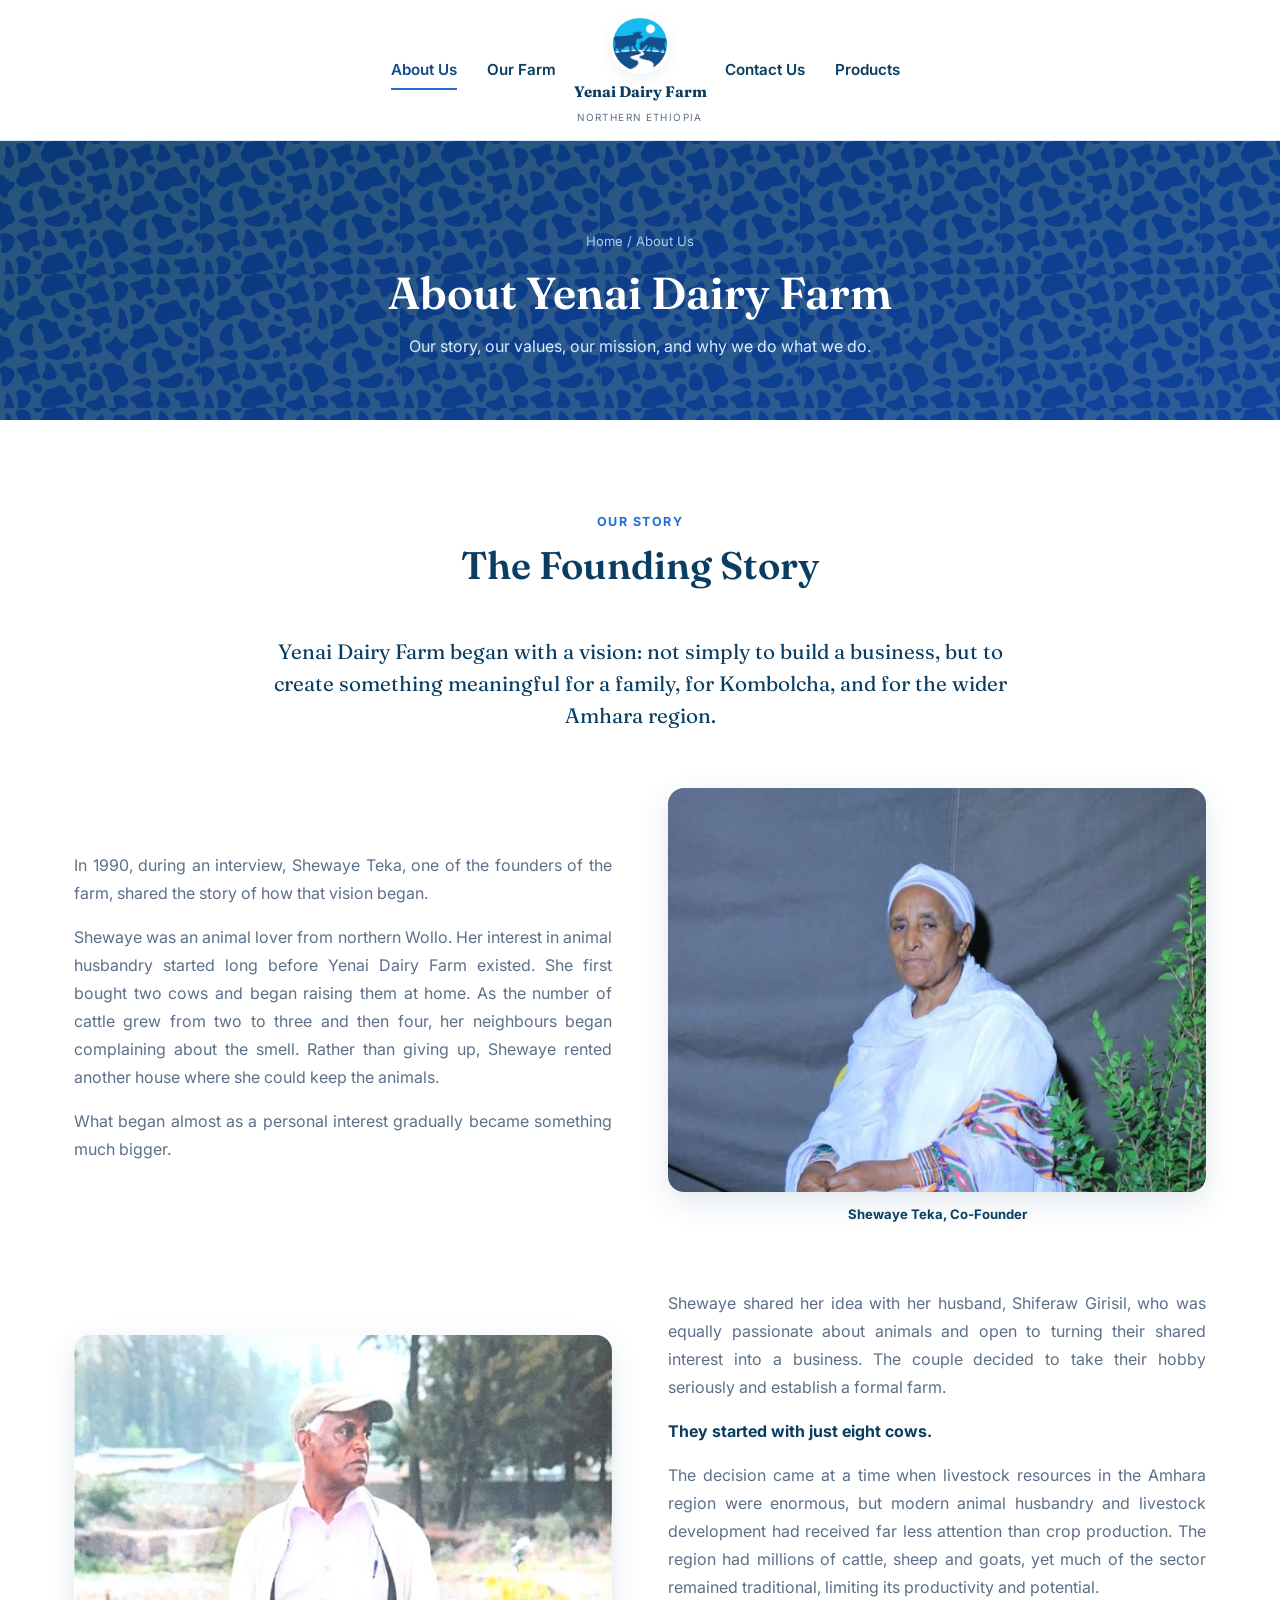
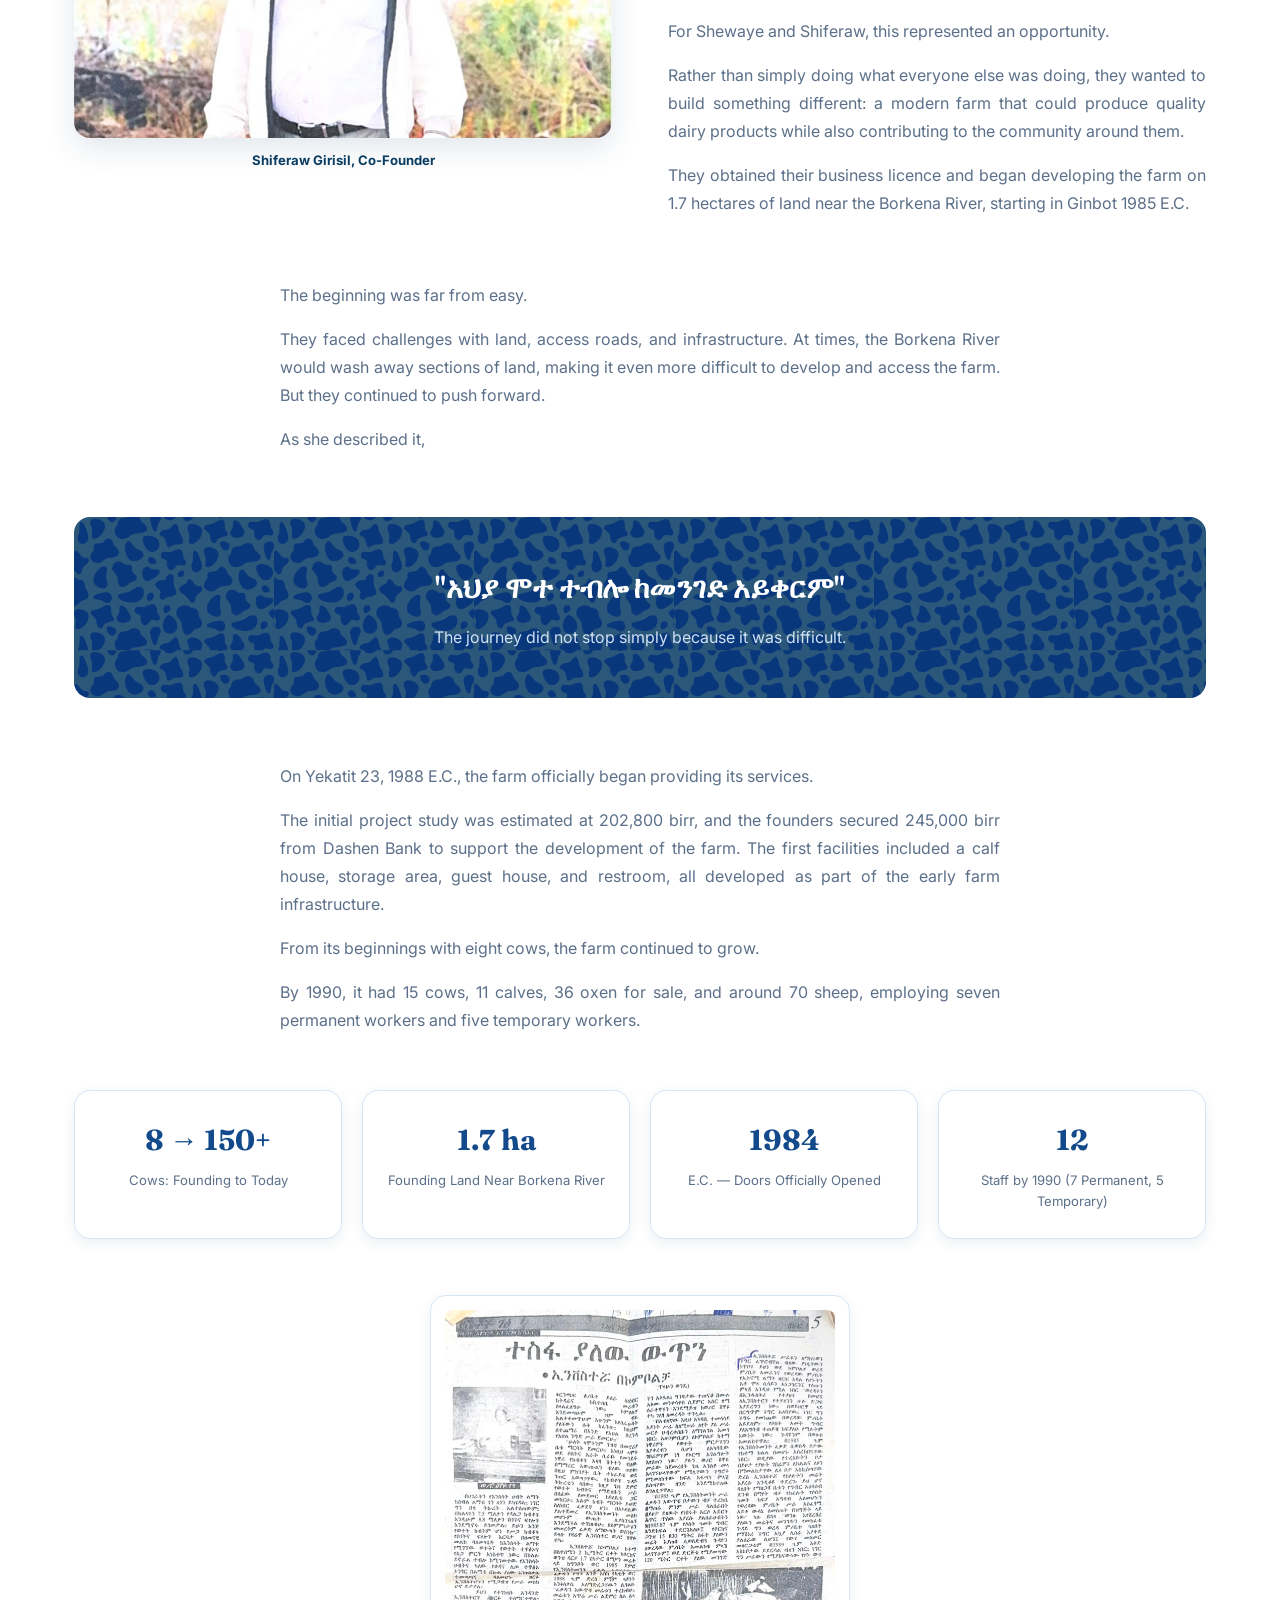
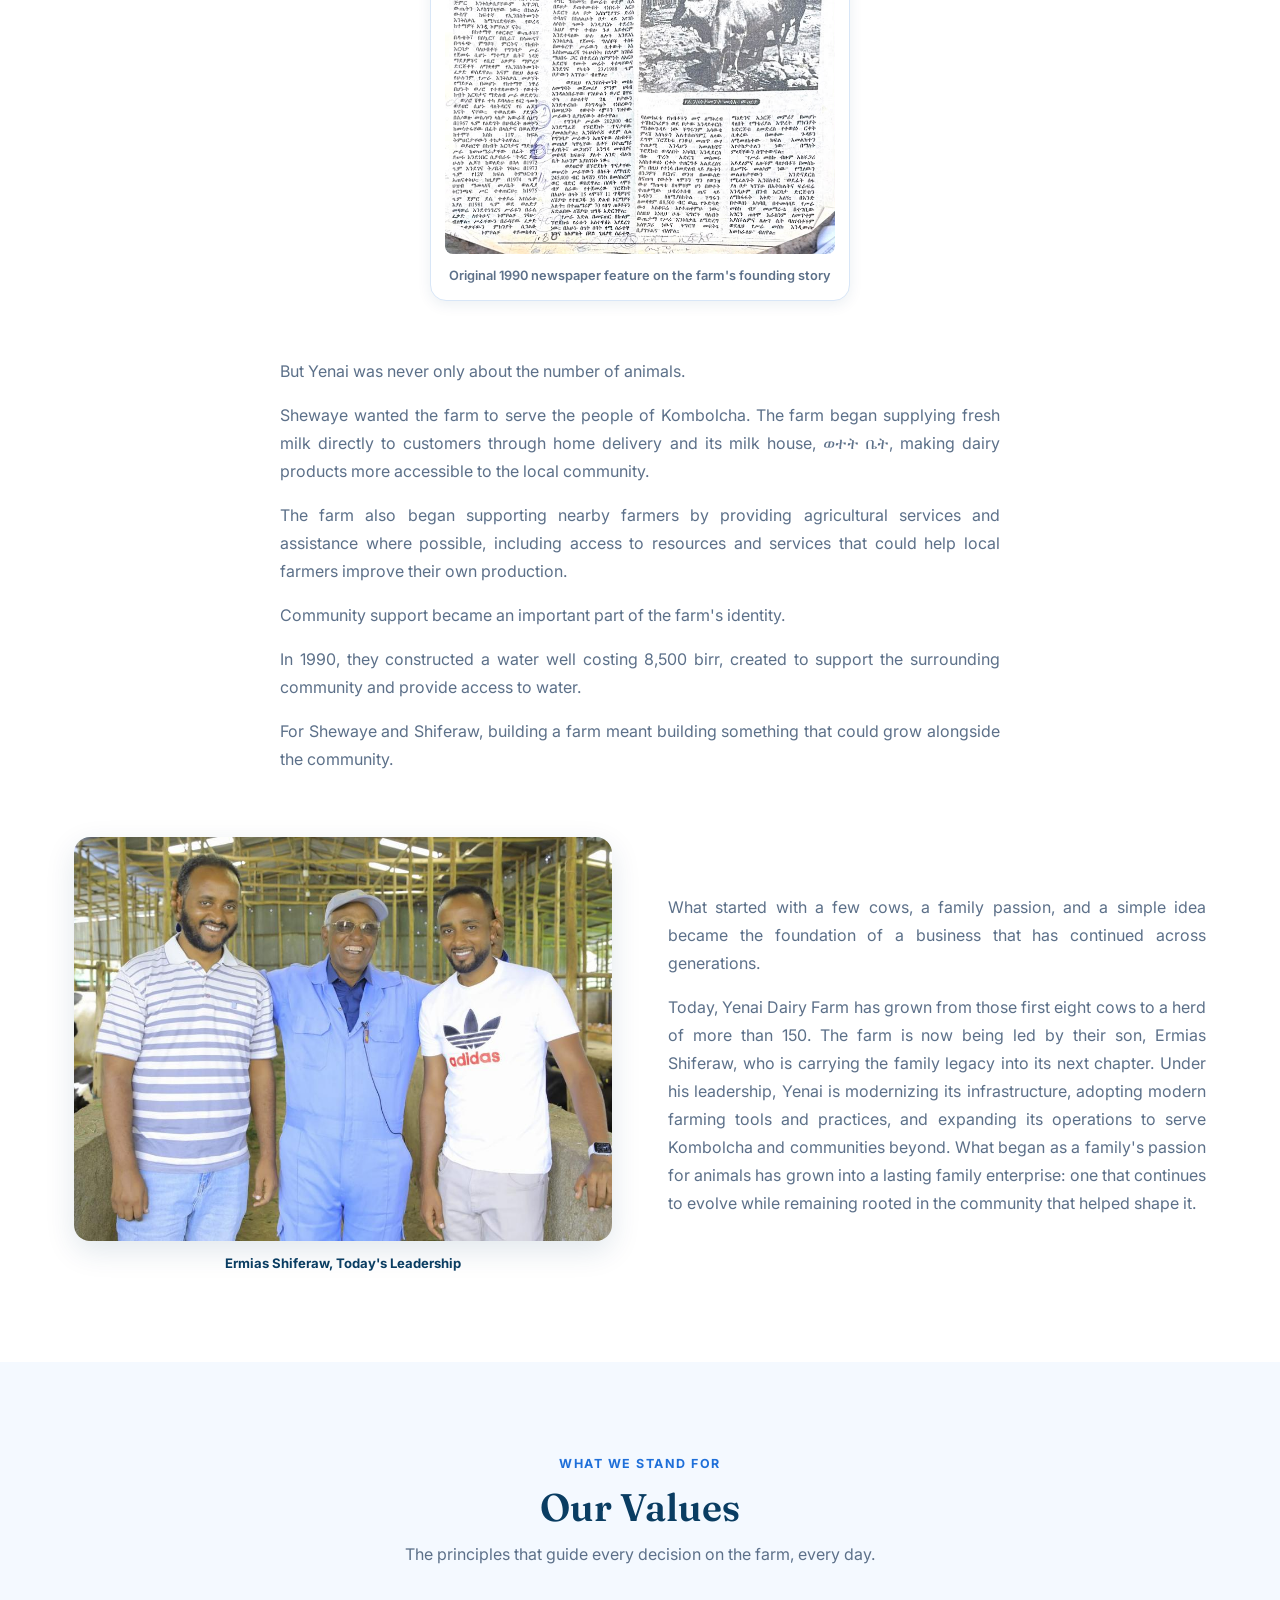
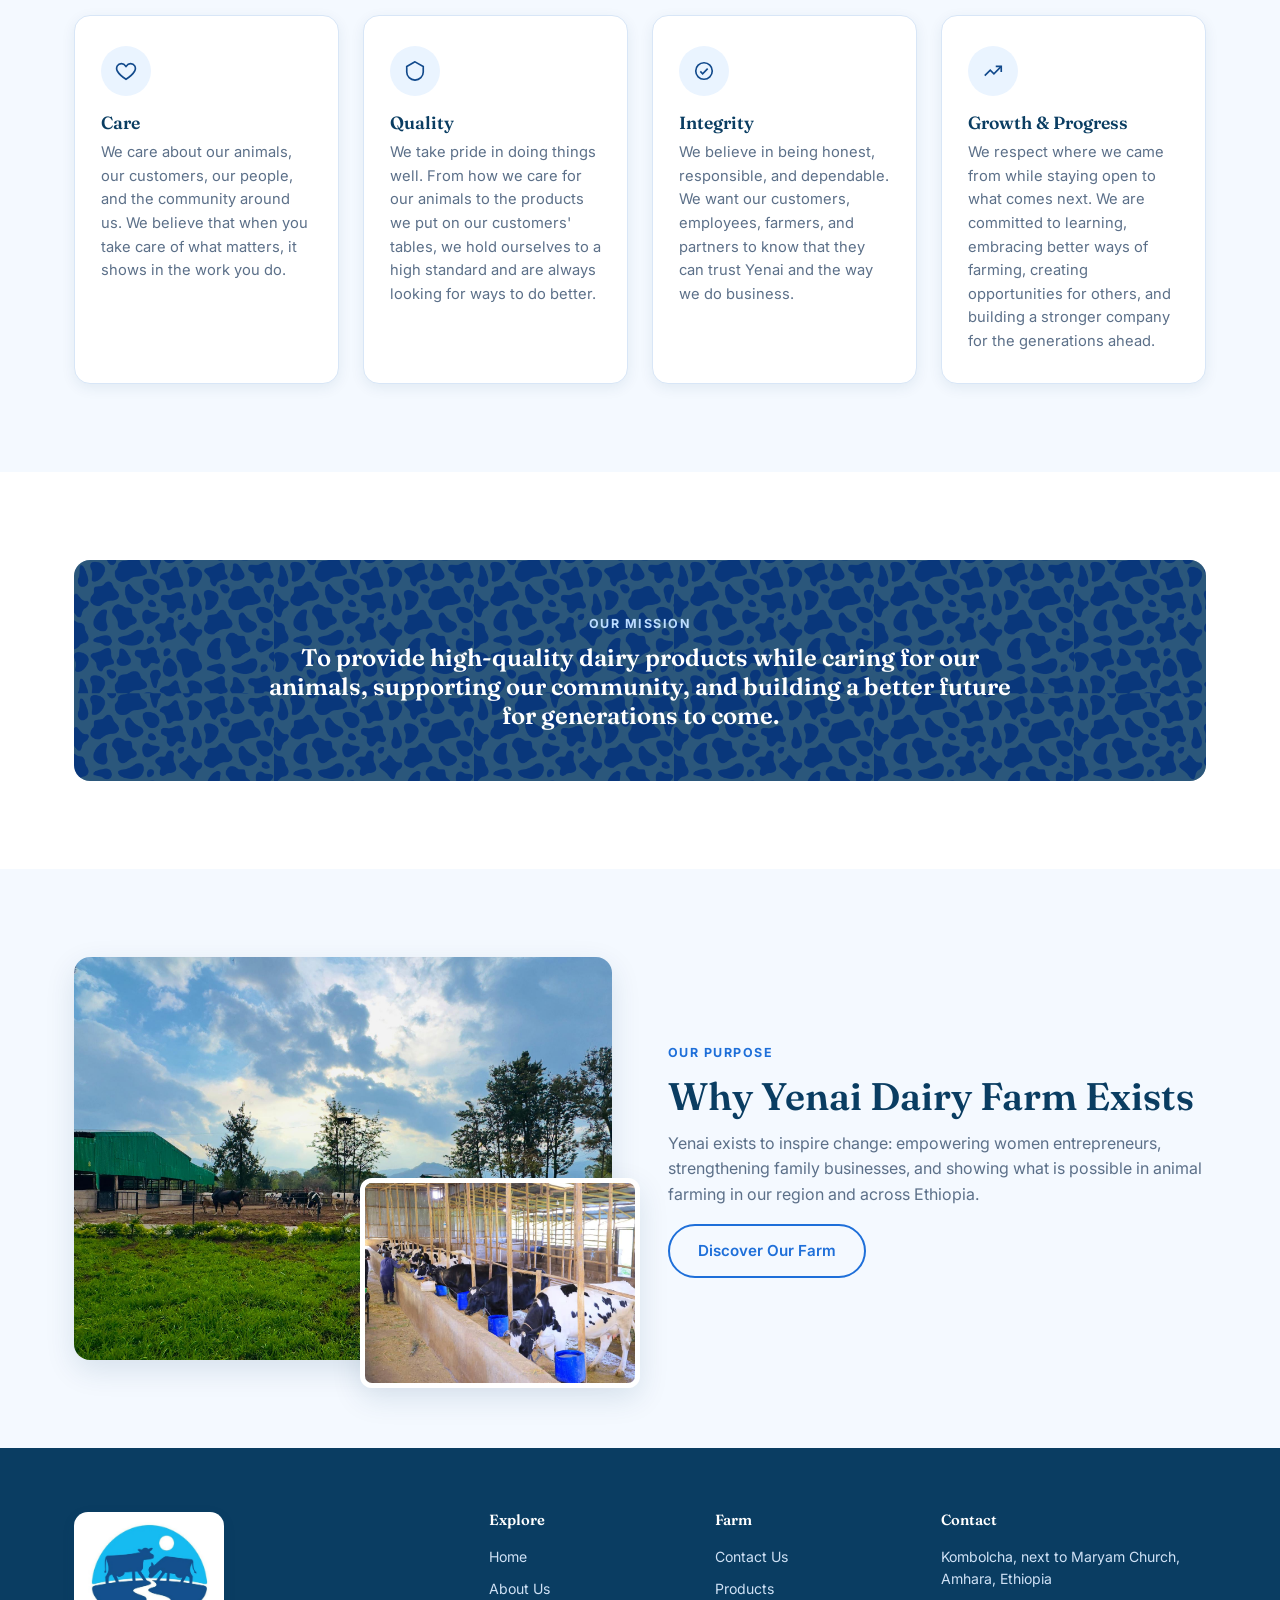
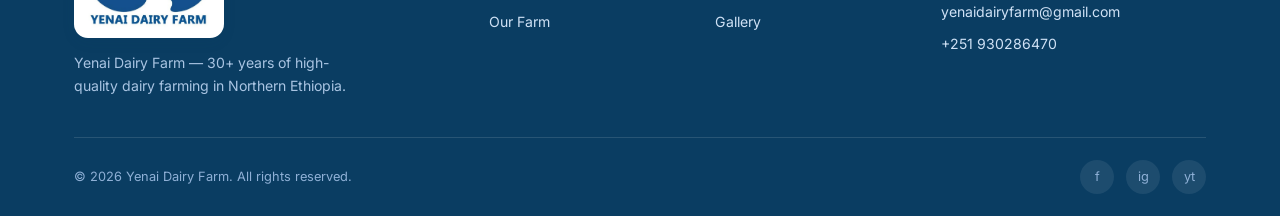
==== commit a9036b69: "Add real photos and video to Farm Gallery Replace the 7 placeholder tiles with a 13-item masonry gal" ====
--- a/about.html
+++ b/about.html
@@ -8,7 +8,7 @@
 <link rel="preconnect" href="https://fonts.googleapis.com" />
 <link rel="preconnect" href="https://fonts.gstatic.com" crossorigin />
 <link href="https://fonts.googleapis.com/css2?family=Fraunces:wght@500;600;700&family=Inter:wght@400;500;600;700&display=swap" rel="stylesheet" />
-<link rel="stylesheet" href="assets/css/style.css?v=15" />
+<link rel="stylesheet" href="assets/css/style.css?v=16" />
 </head>
 <body>
 
--- a/assets/css/style.css
+++ b/assets/css/style.css
@@ -620,6 +620,16 @@
 }
 .gallery-grid .placeholder { aspect-ratio: 1/1; }
 .gallery-grid .tall { grid-row: span 2; aspect-ratio: 1/2.1; }
+.gallery-item { aspect-ratio: 1/1; border-radius: var(--radius-sm); overflow: hidden; box-shadow: var(--shadow-sm); }
+.gallery-item.tall { grid-row: span 2; aspect-ratio: 1/2.1; }
+.gallery-item img, .gallery-item video {
+  display: block;
+  width: 100%;
+  height: 100%;
+  object-fit: cover;
+  cursor: pointer;
+  background: #000;
+}
 
 /* ---------- Contact ---------- */
 .contact-wrap {
@@ -1063,13 +1073,17 @@
   .home-gallery-item img,
   .cert-card img,
   .breed-card .placeholder,
-  .product-card img {
+  .product-card img,
+  .gallery-item img,
+  .gallery-item video {
     transition: transform 0.5s cubic-bezier(0.16, 1, 0.3, 1);
   }
   .tv-card:hover img,
   .home-gallery-item:hover img,
   .cert-card:hover img,
-  .product-card:hover img { transform: scale(1.08); }
+  .product-card:hover img,
+  .gallery-item:hover img,
+  .gallery-item:hover video { transform: scale(1.08); }
   .breed-card:hover .placeholder { transform: scale(1.05); }
 
   /* Carousel arrow: nudge + grow on hover */
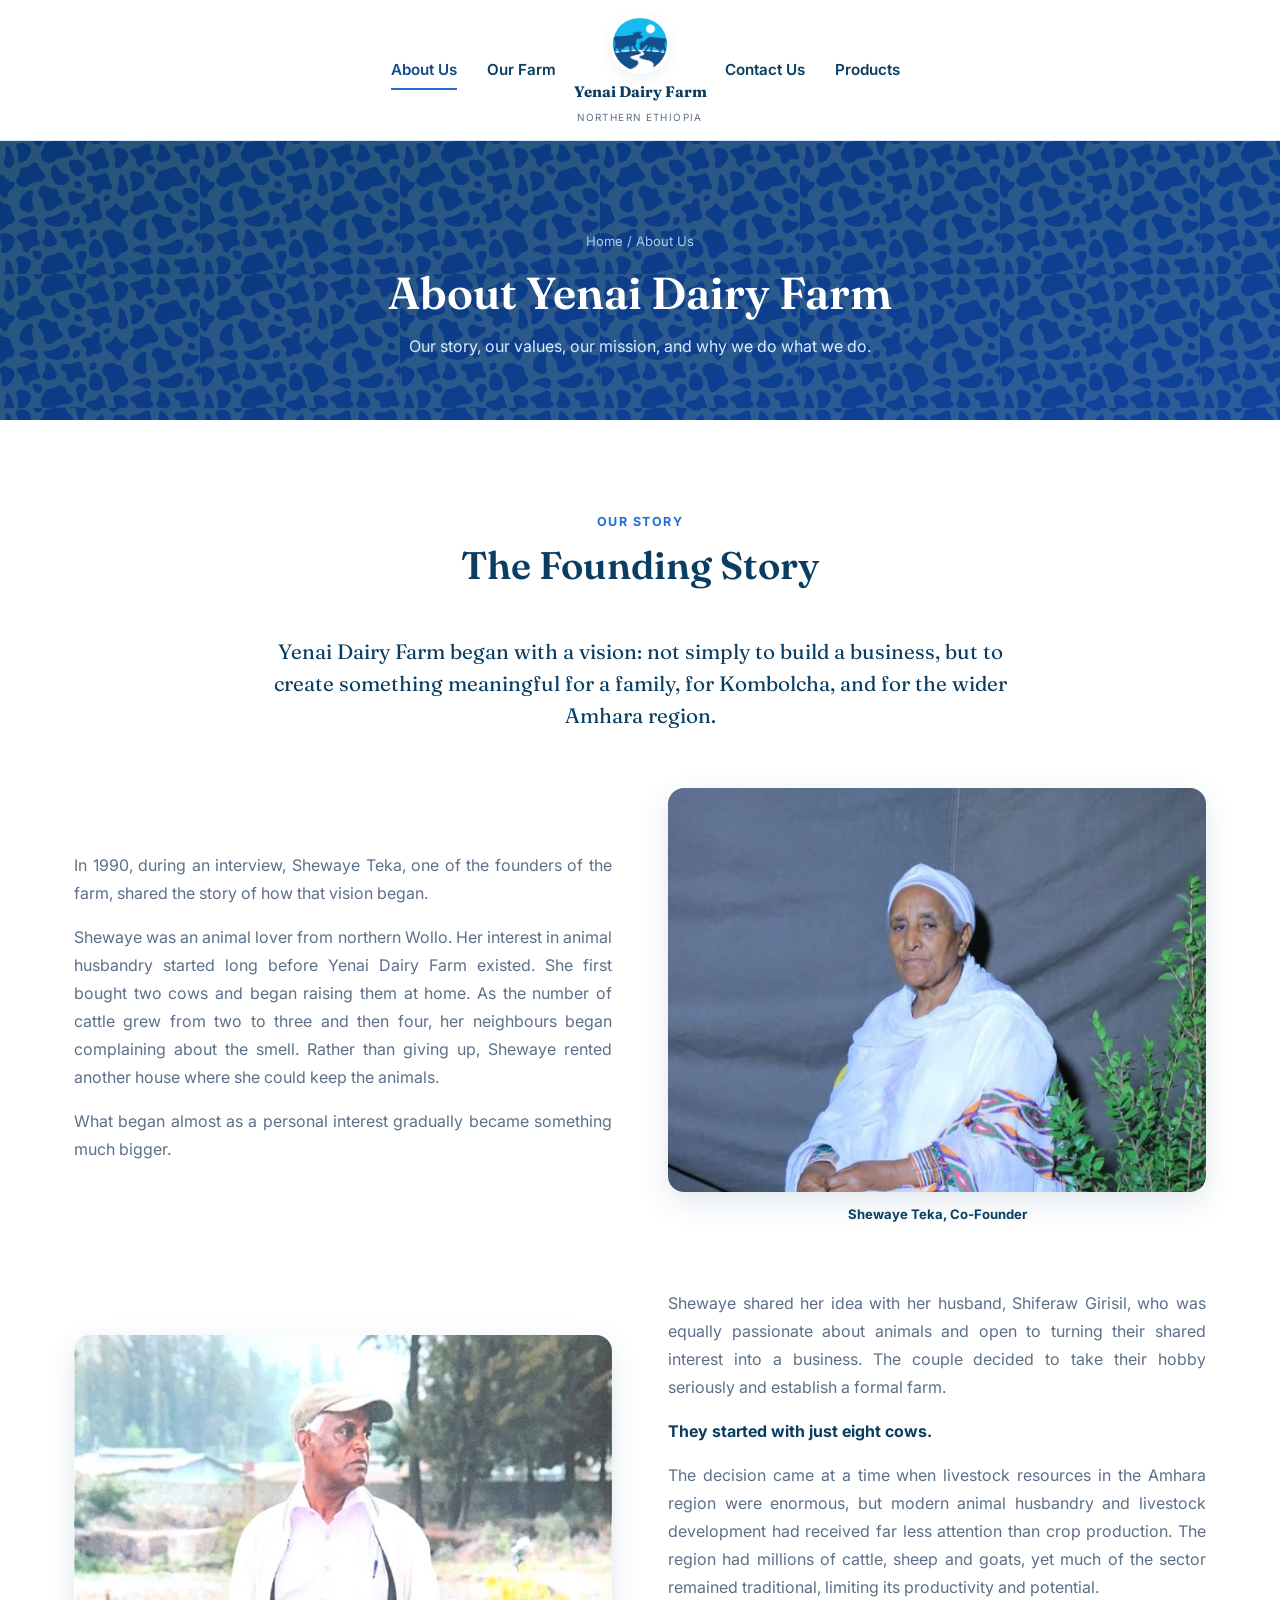
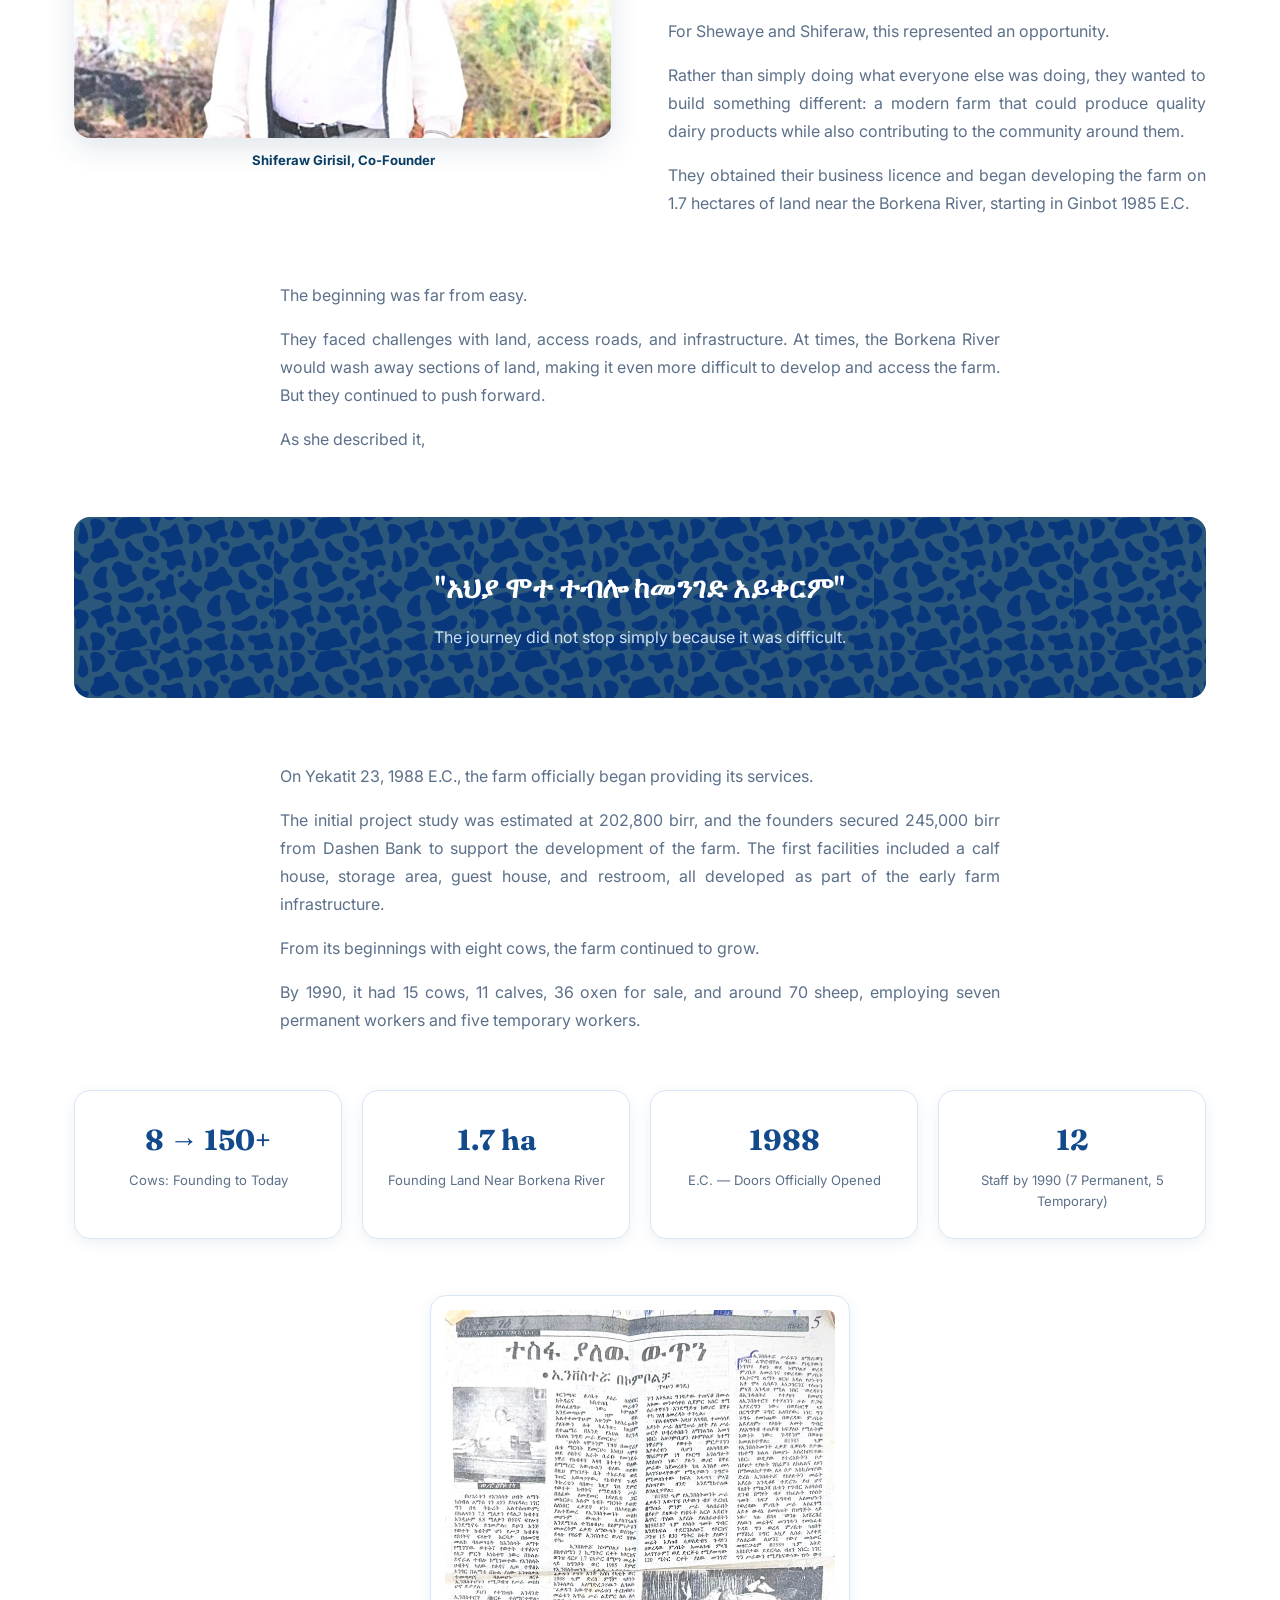
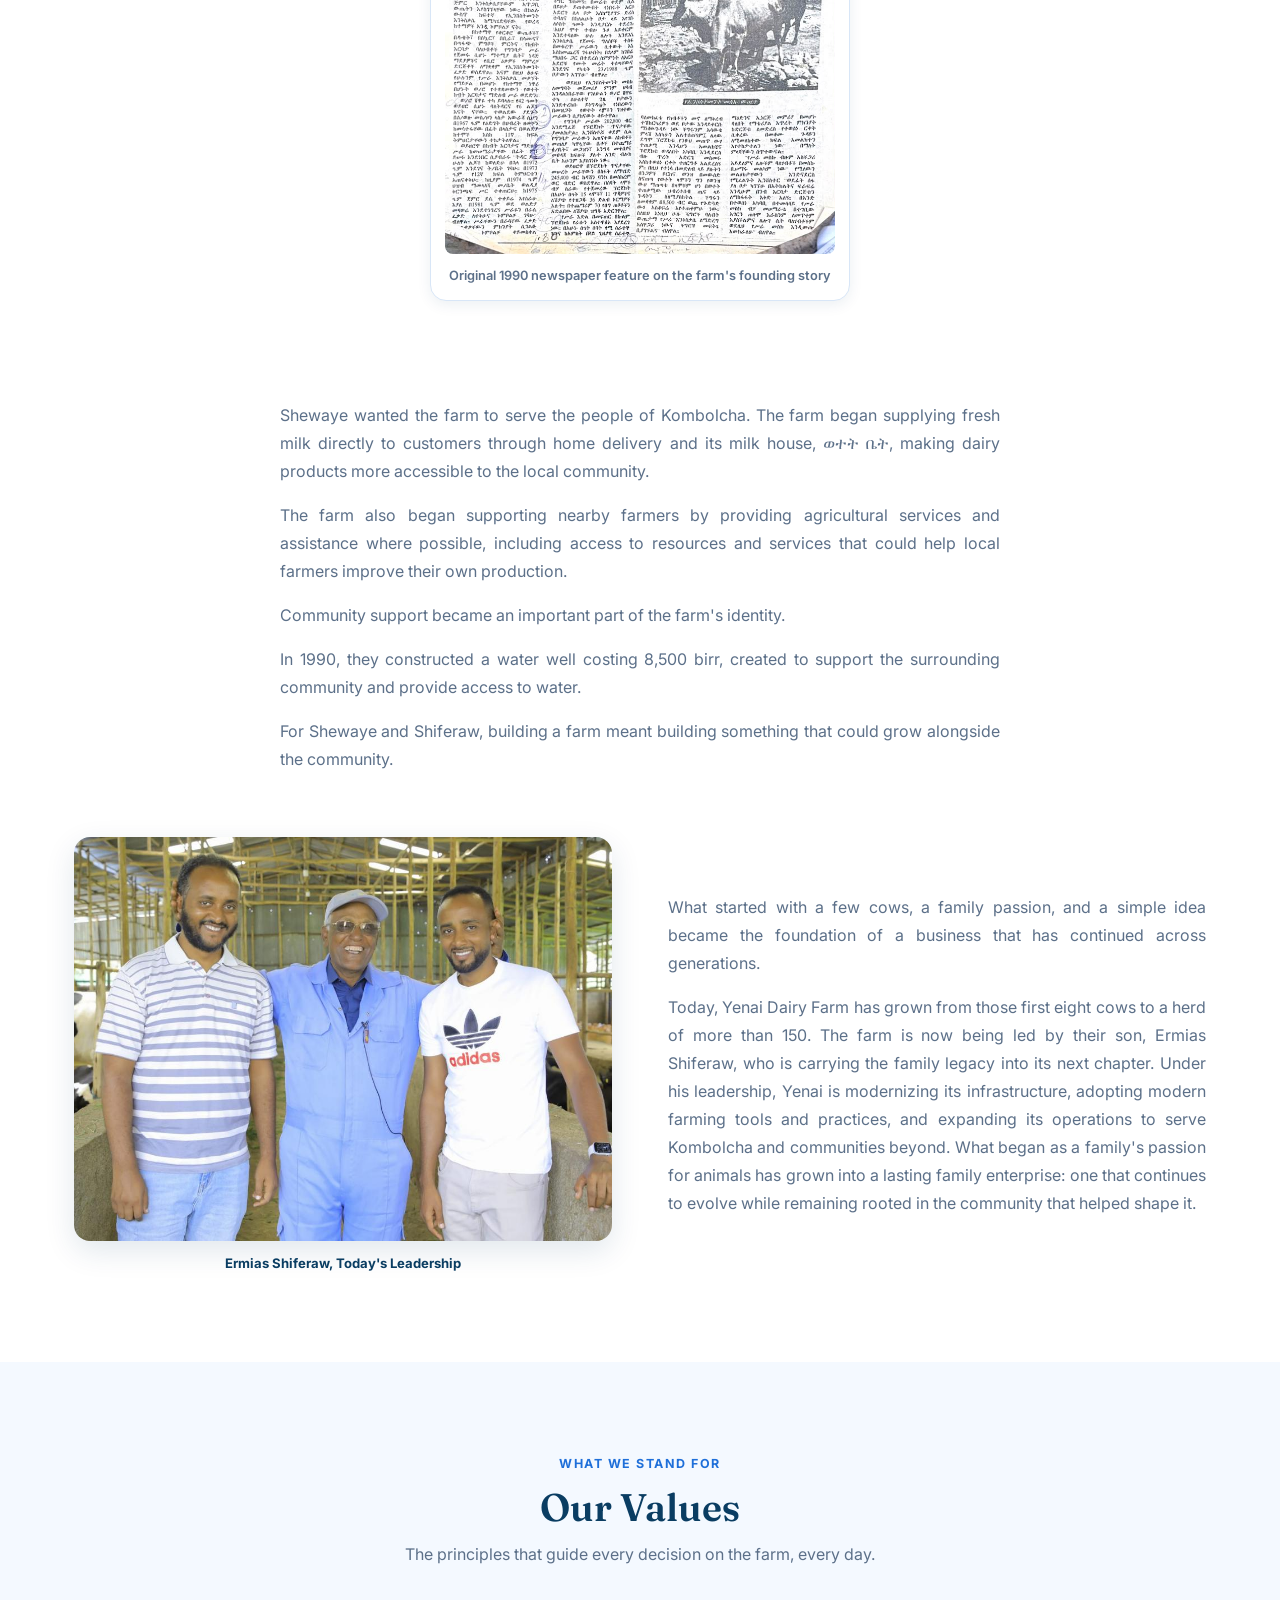
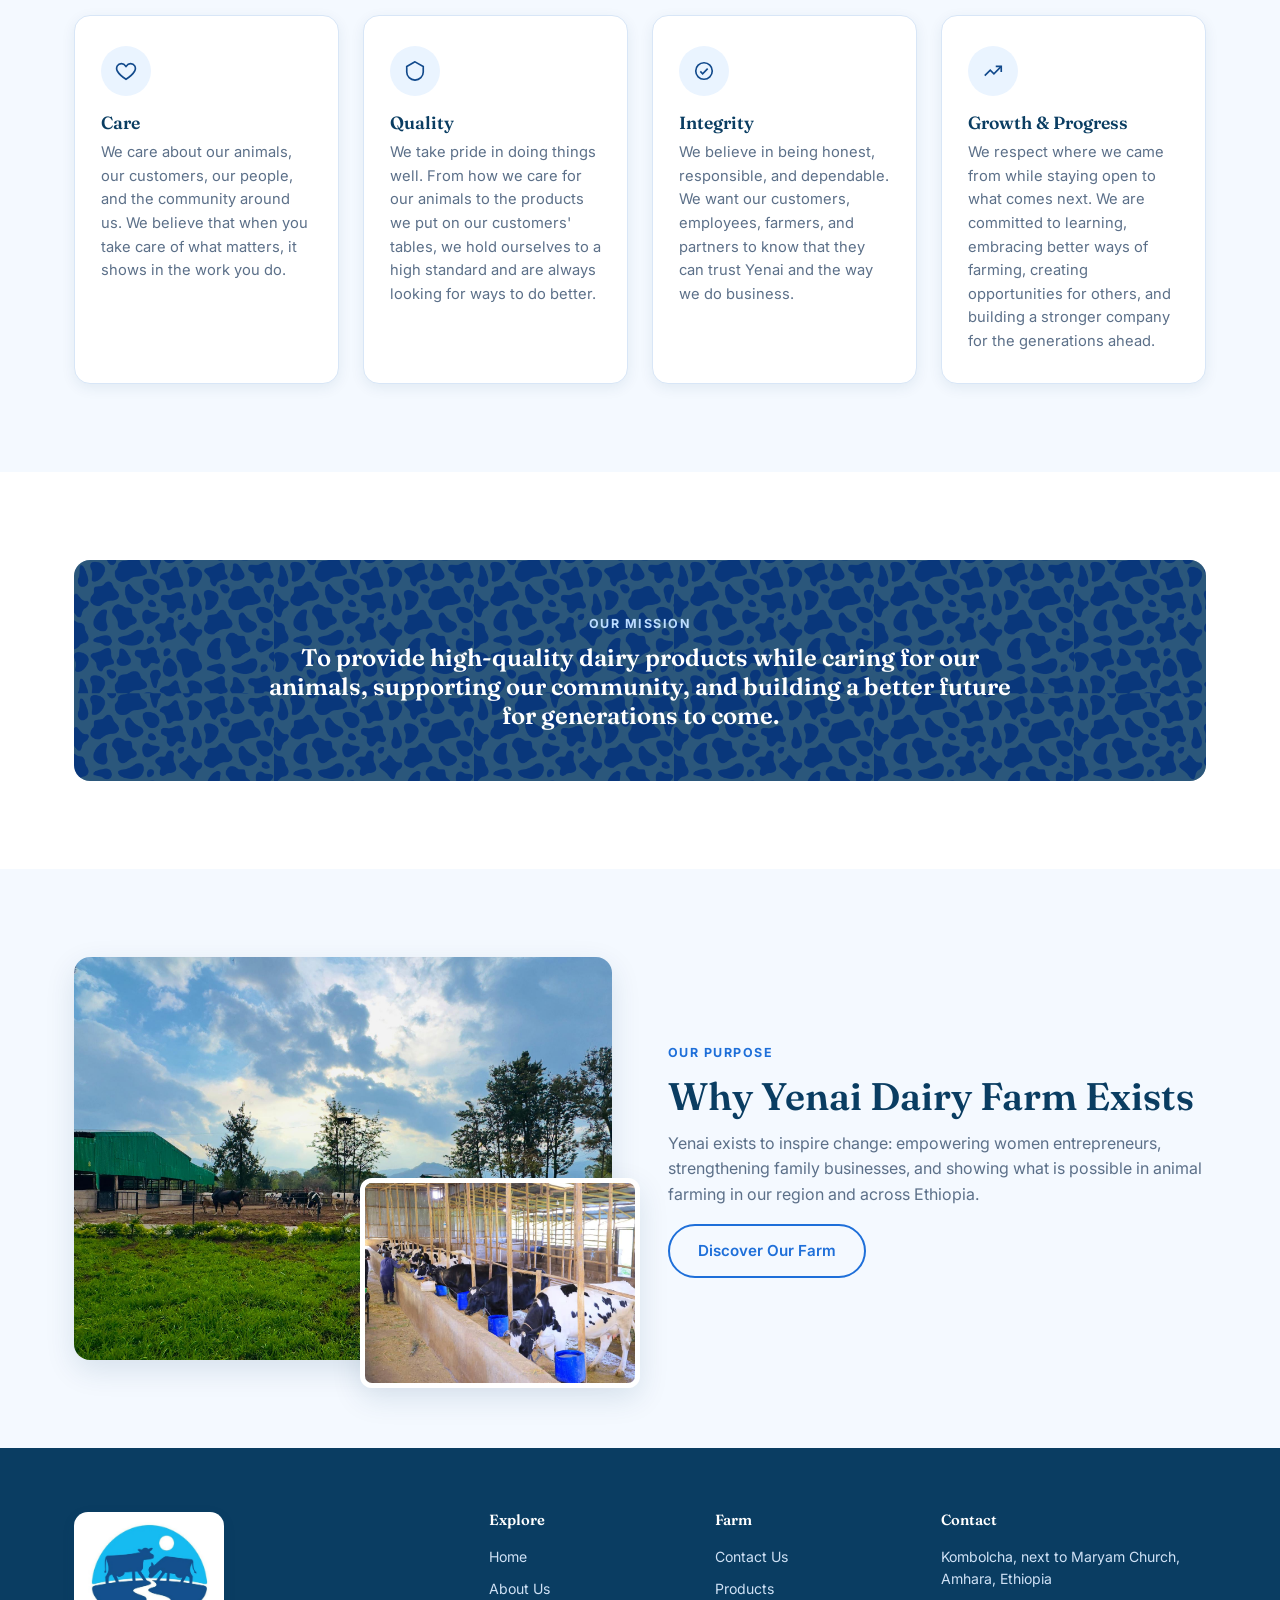
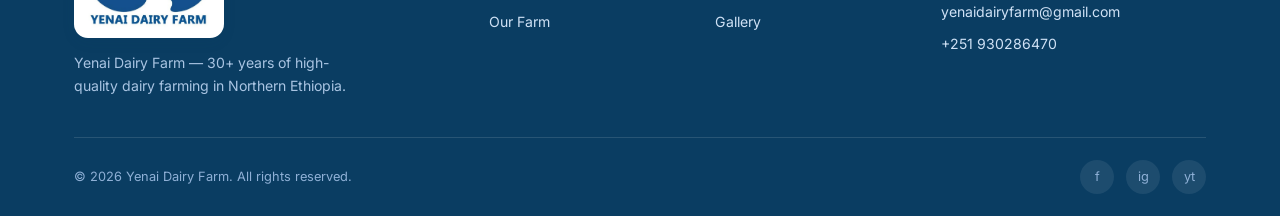
==== commit d951f792: "Make scroll-reveal animations repeat on every scroll, not just once The reveal observer previously u" ====
--- a/about.html
+++ b/about.html
@@ -327,6 +327,6 @@
   <img id="lightbox-img" src="" alt="" />
 </div>
 
-<script src="assets/js/main.js?v=2"></script>
+<script src="assets/js/main.js?v=3"></script>
 </body>
 </html>
